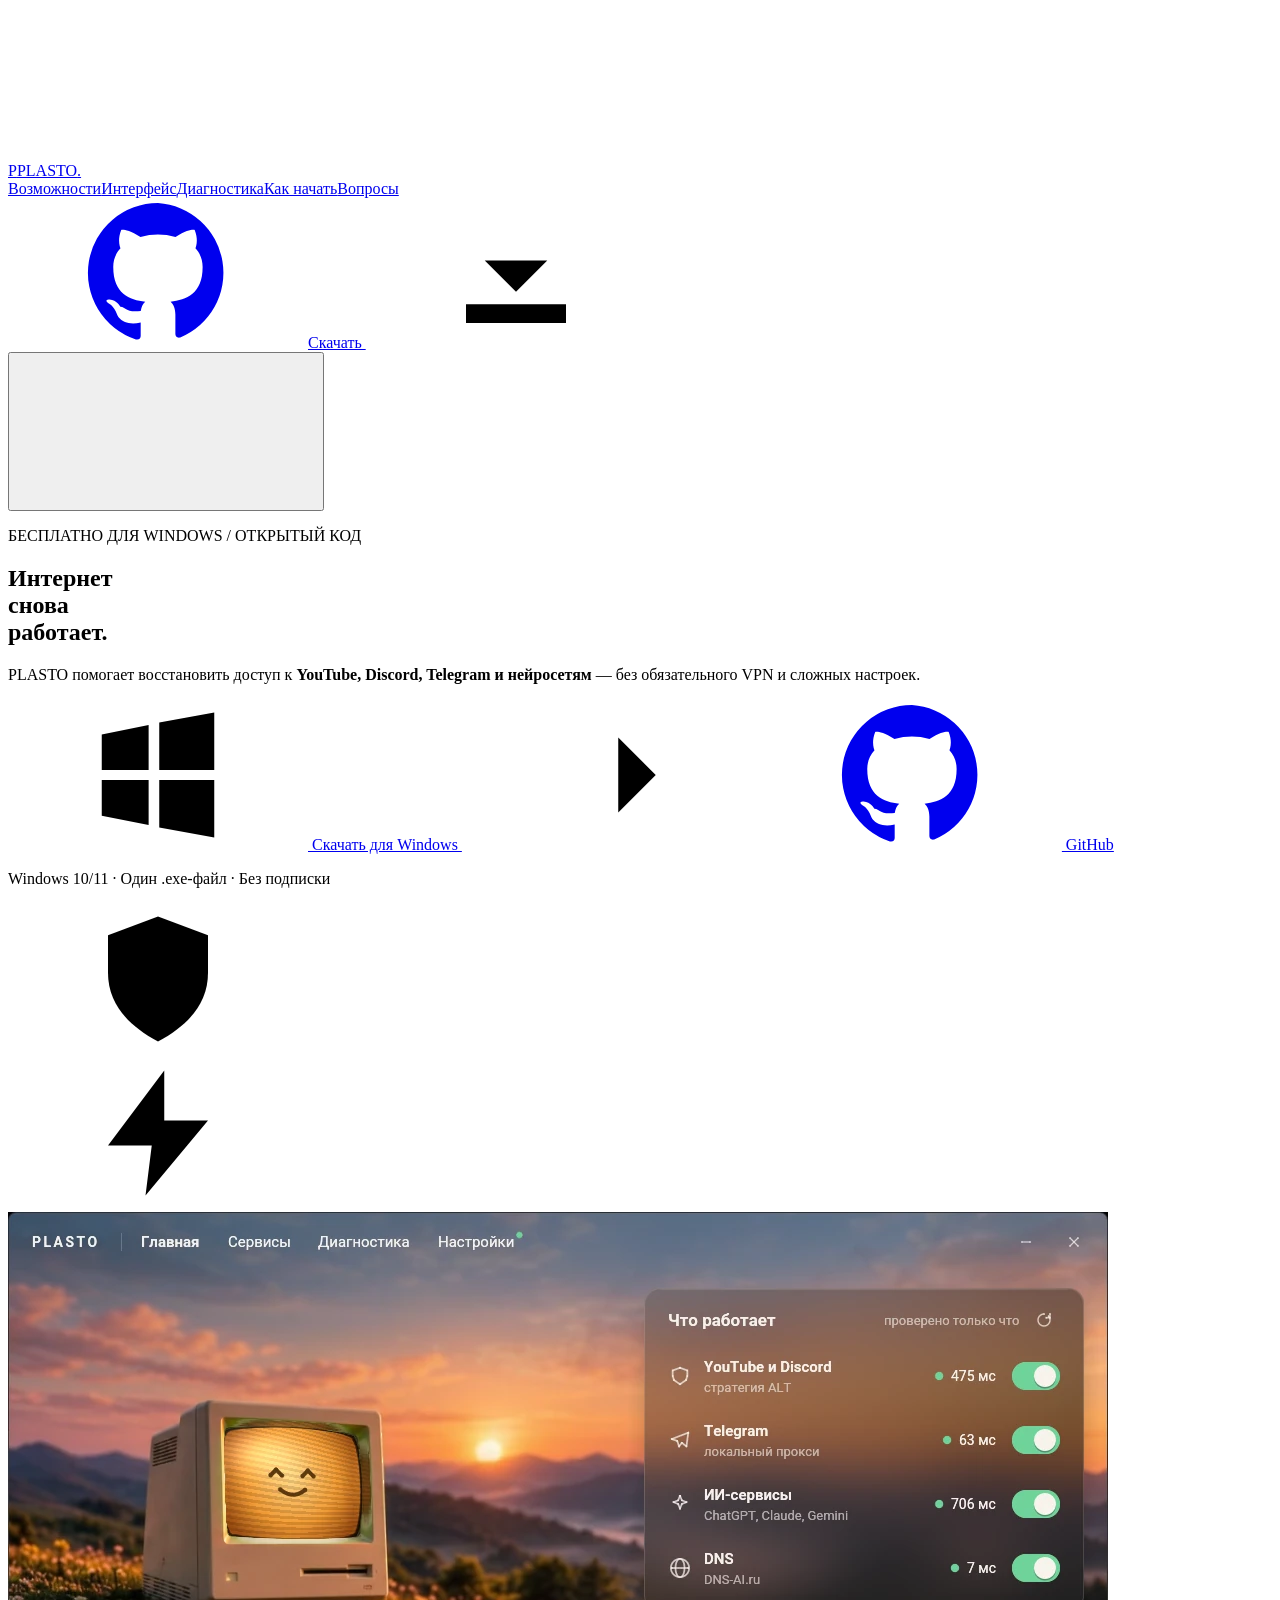
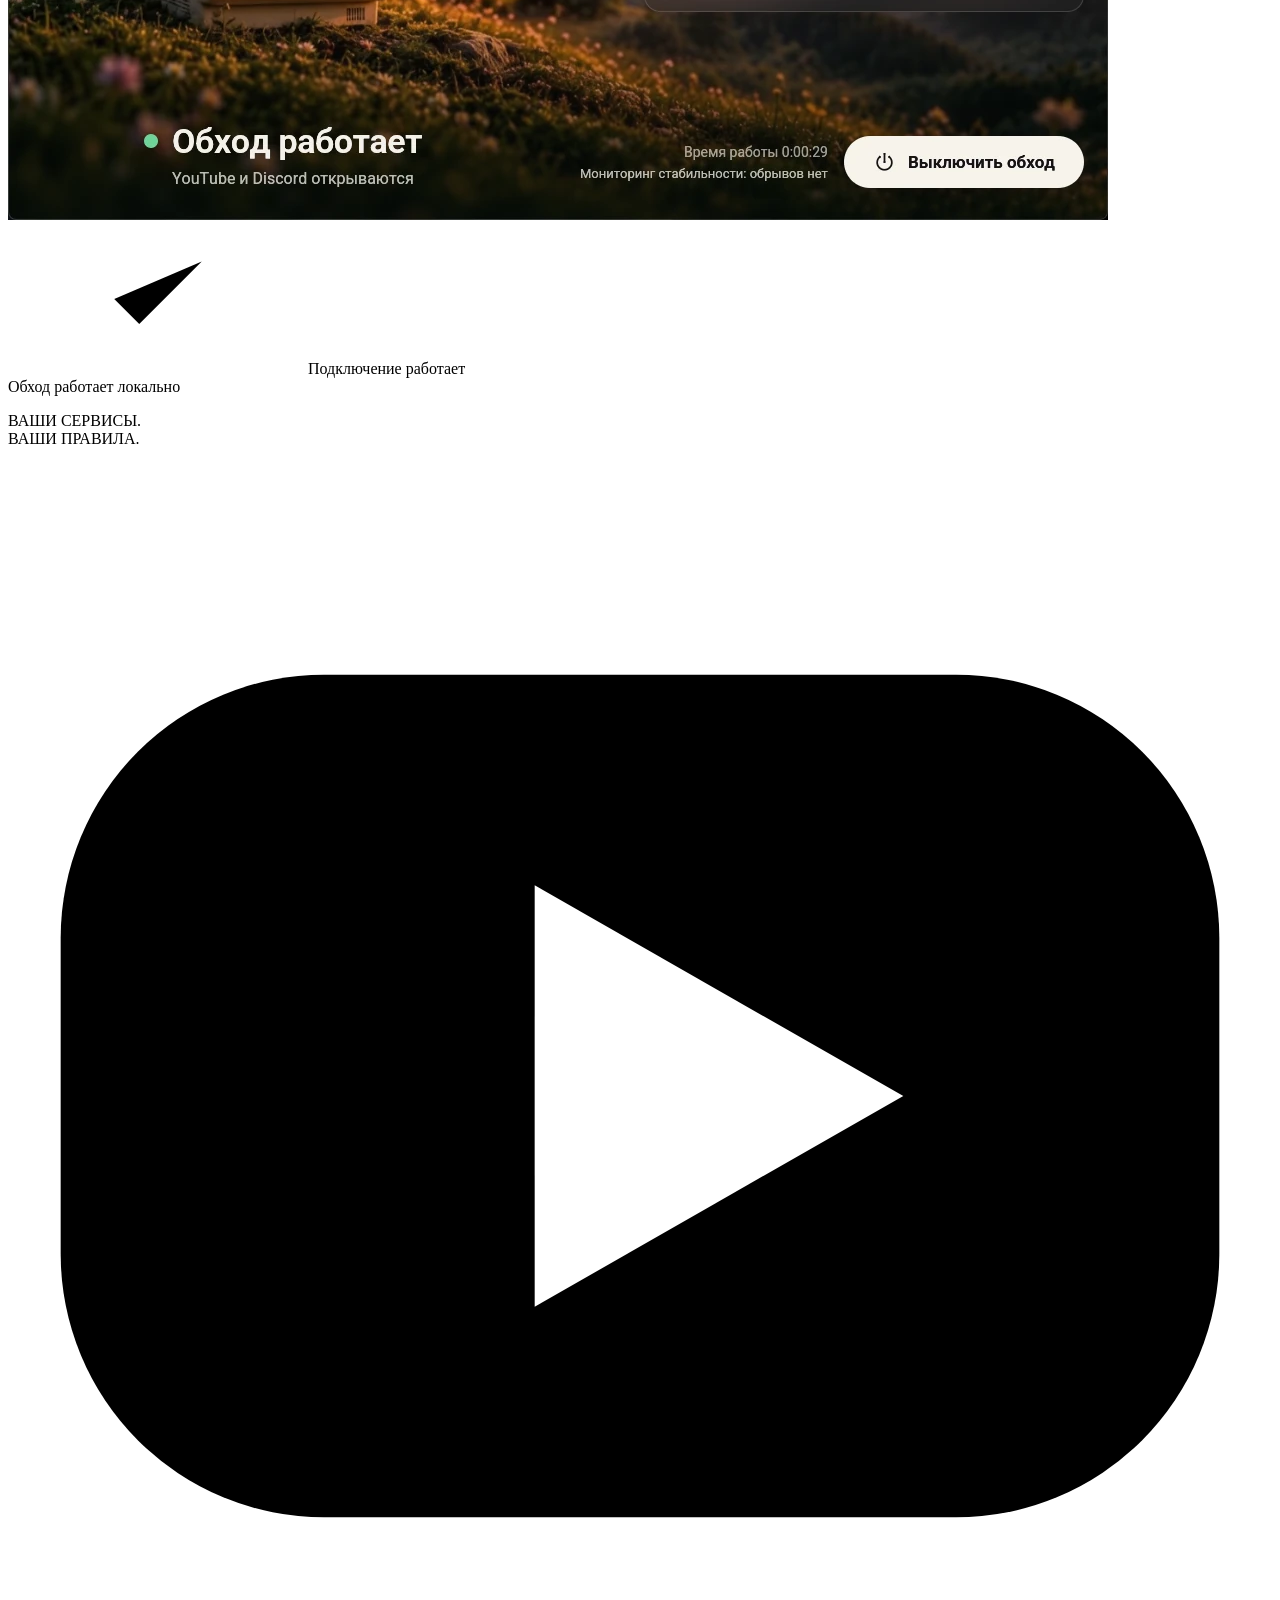
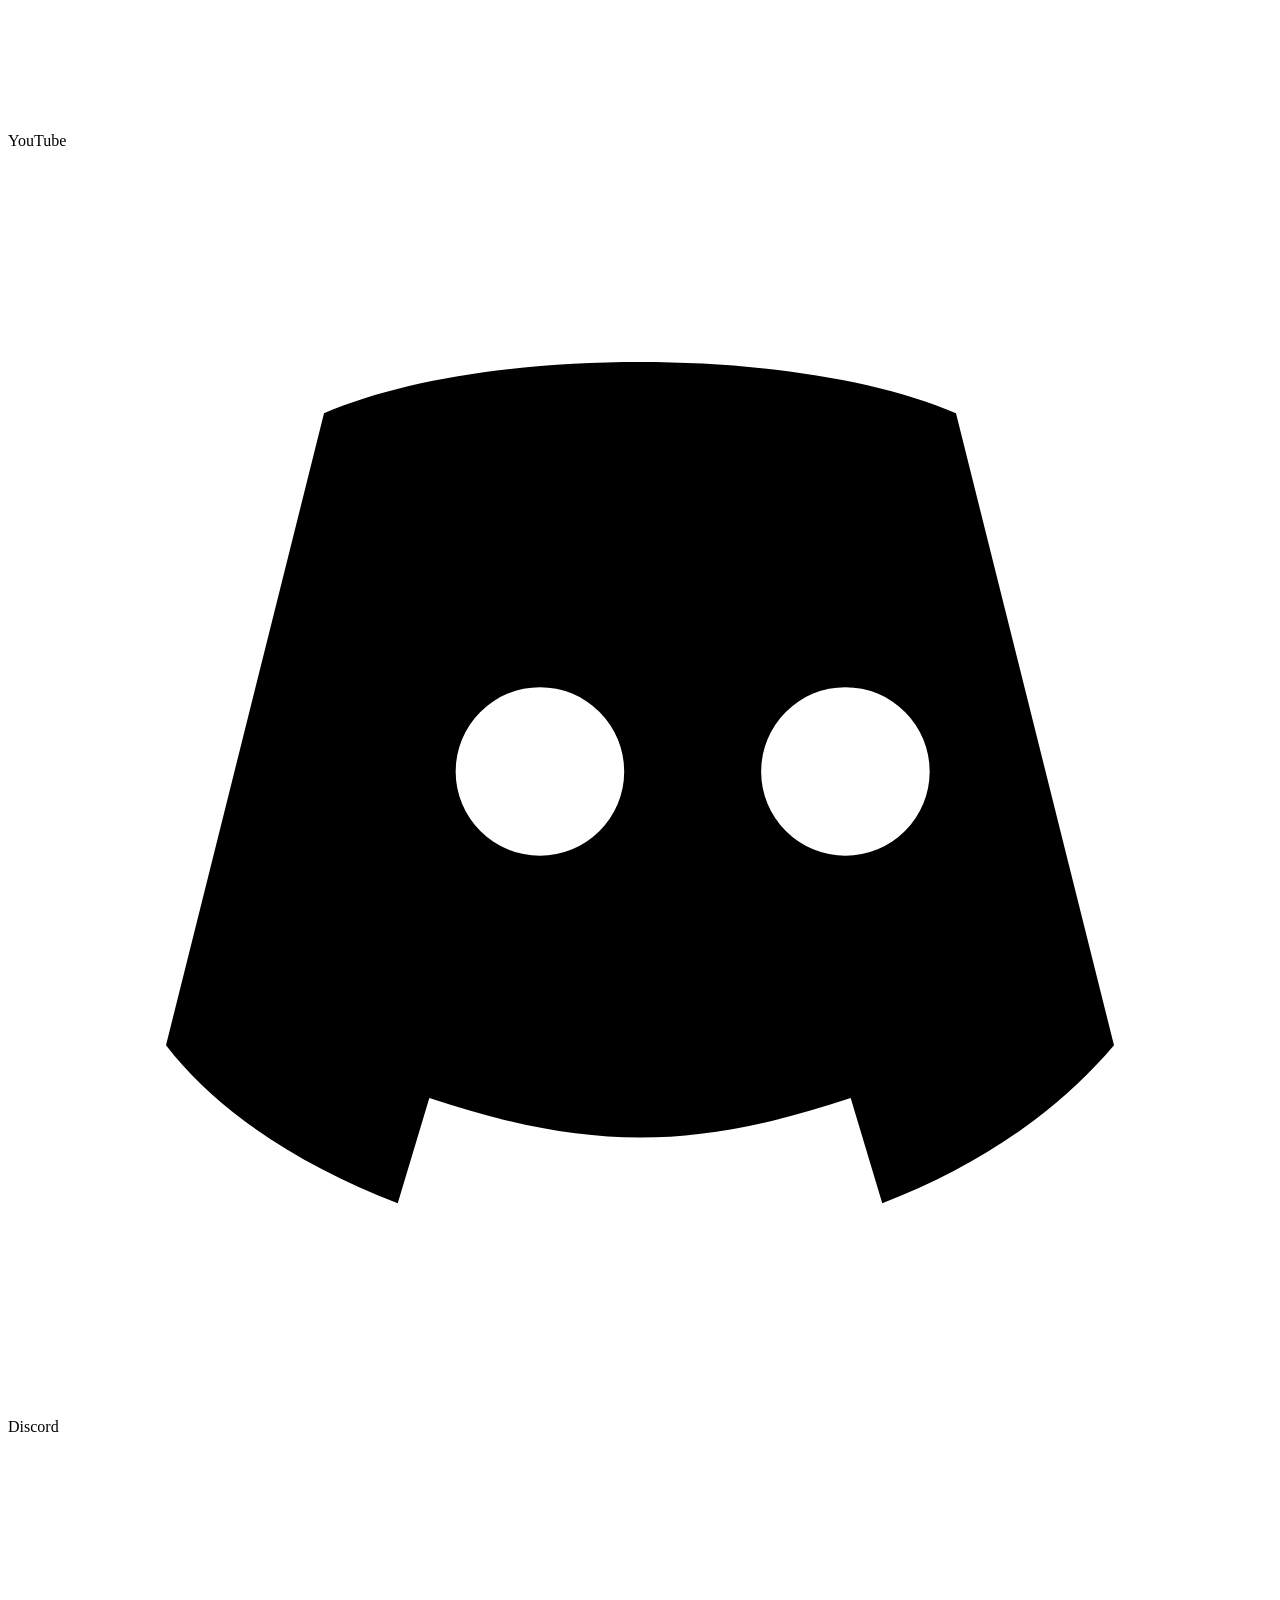
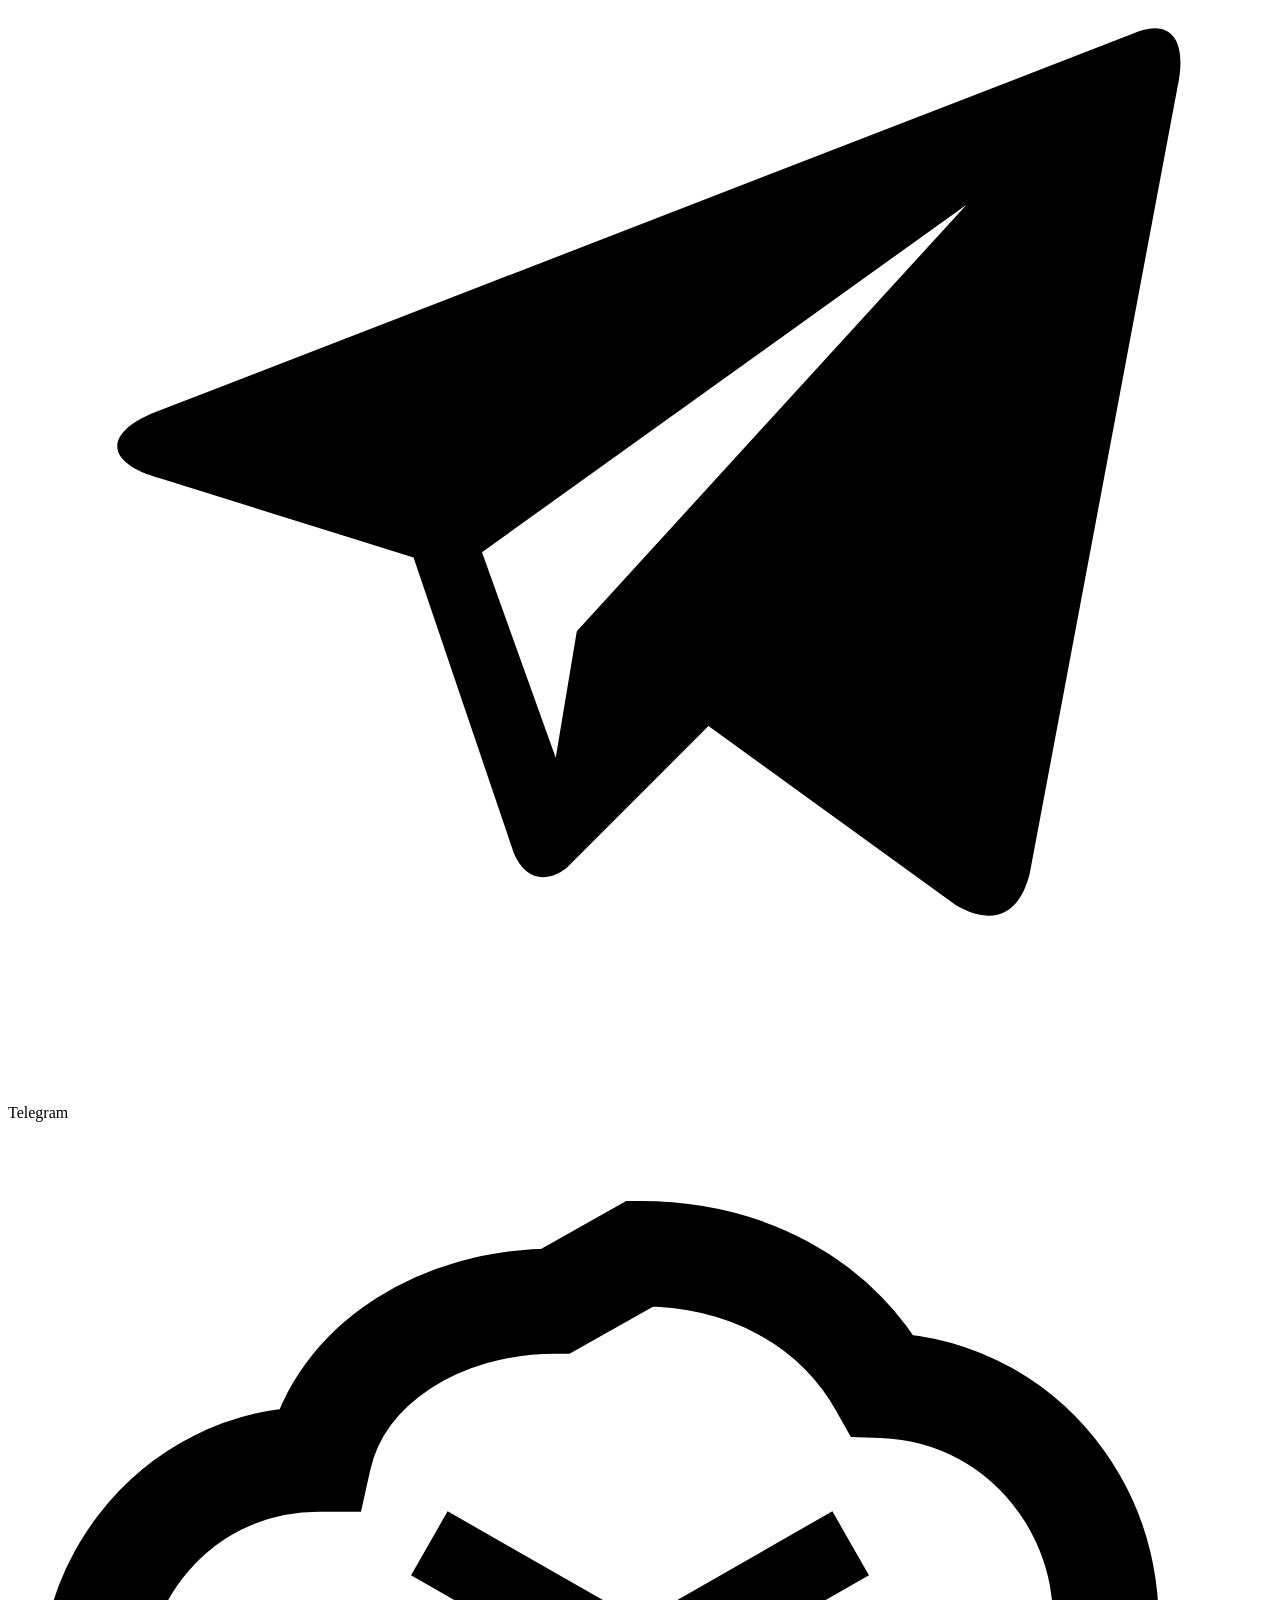
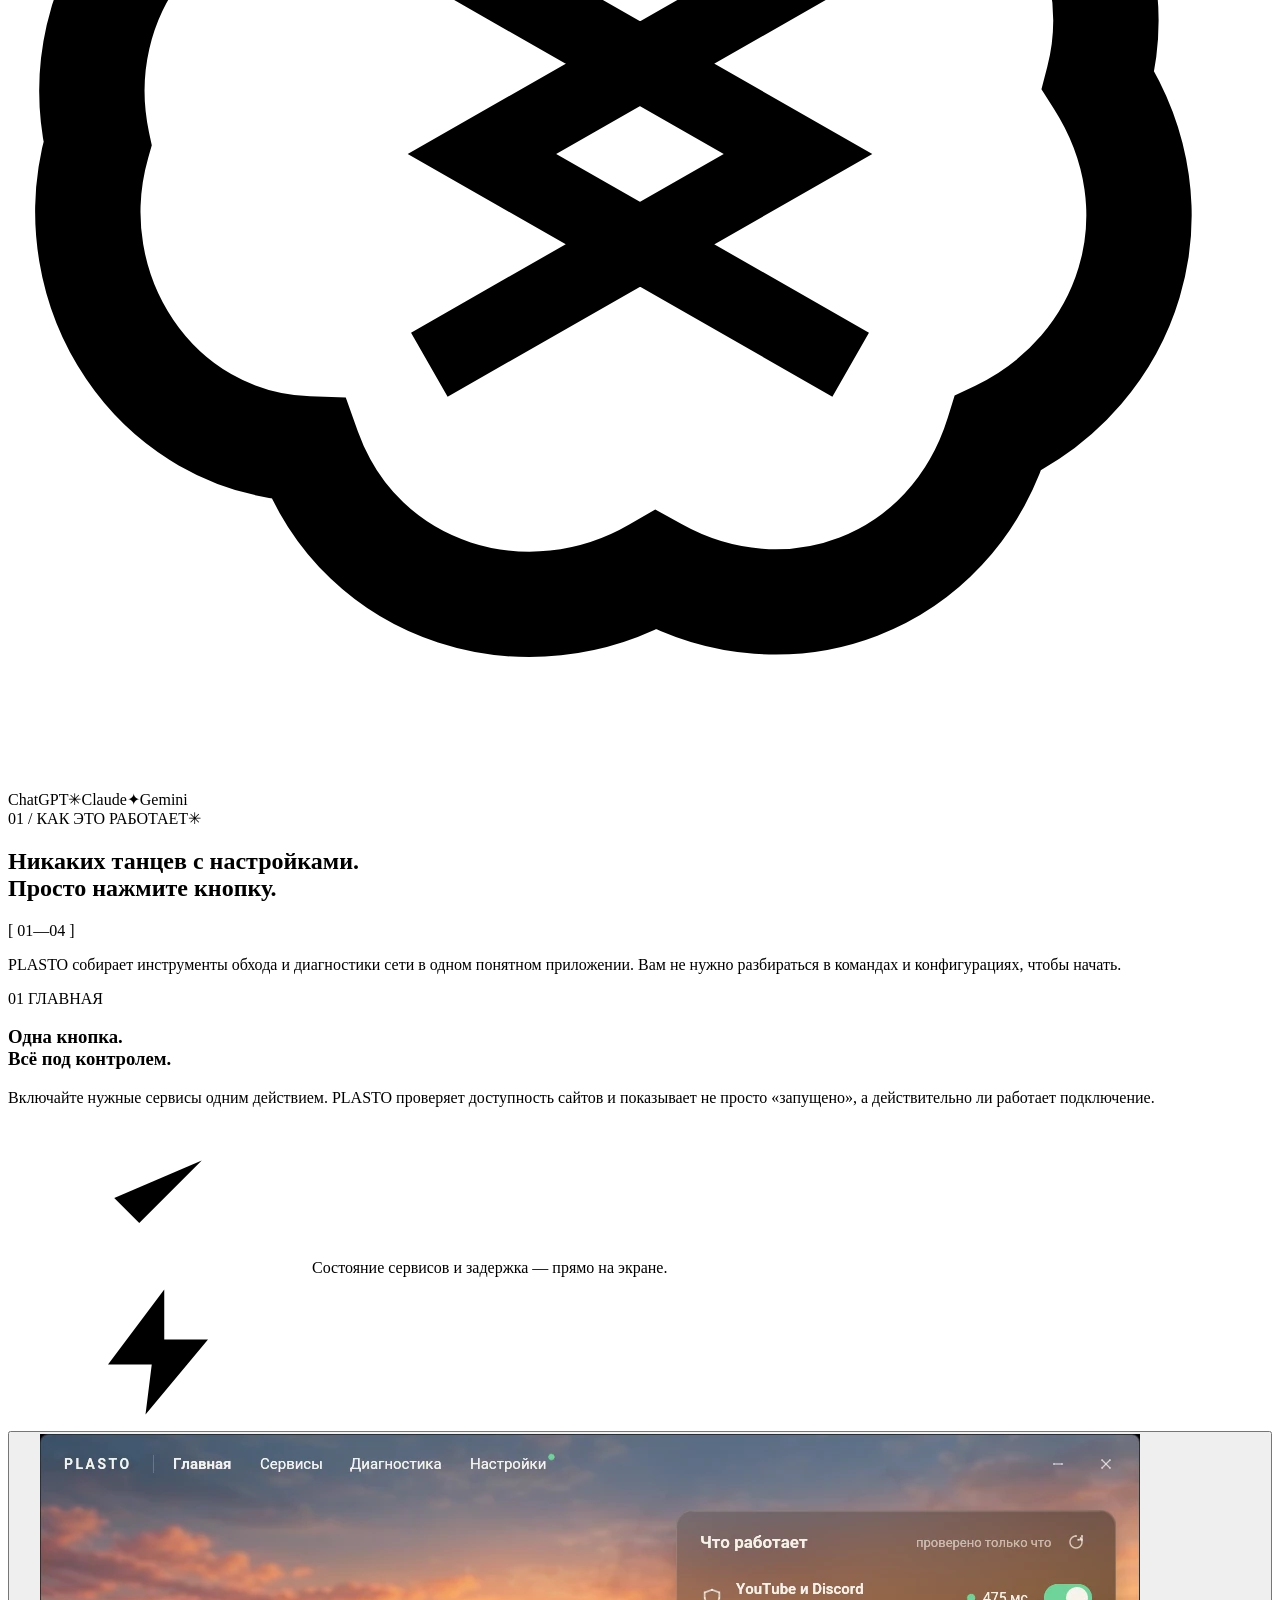
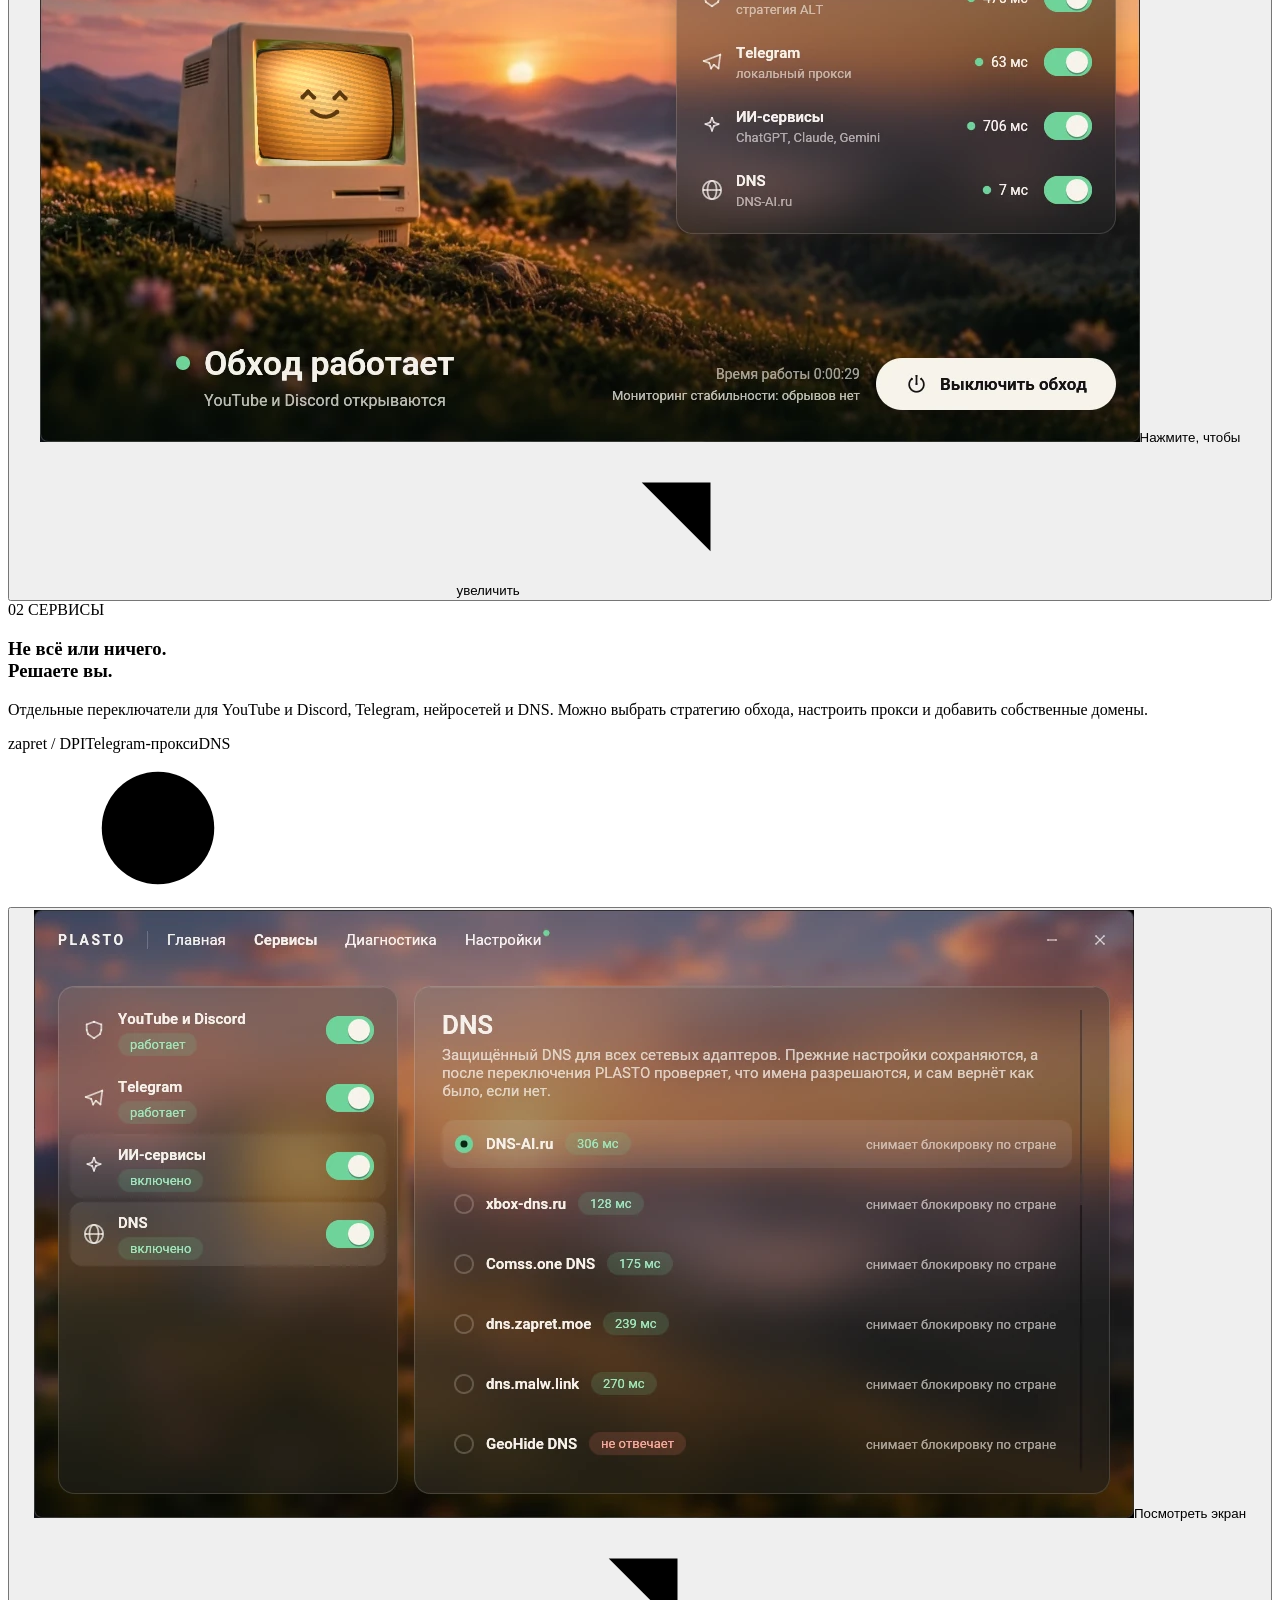
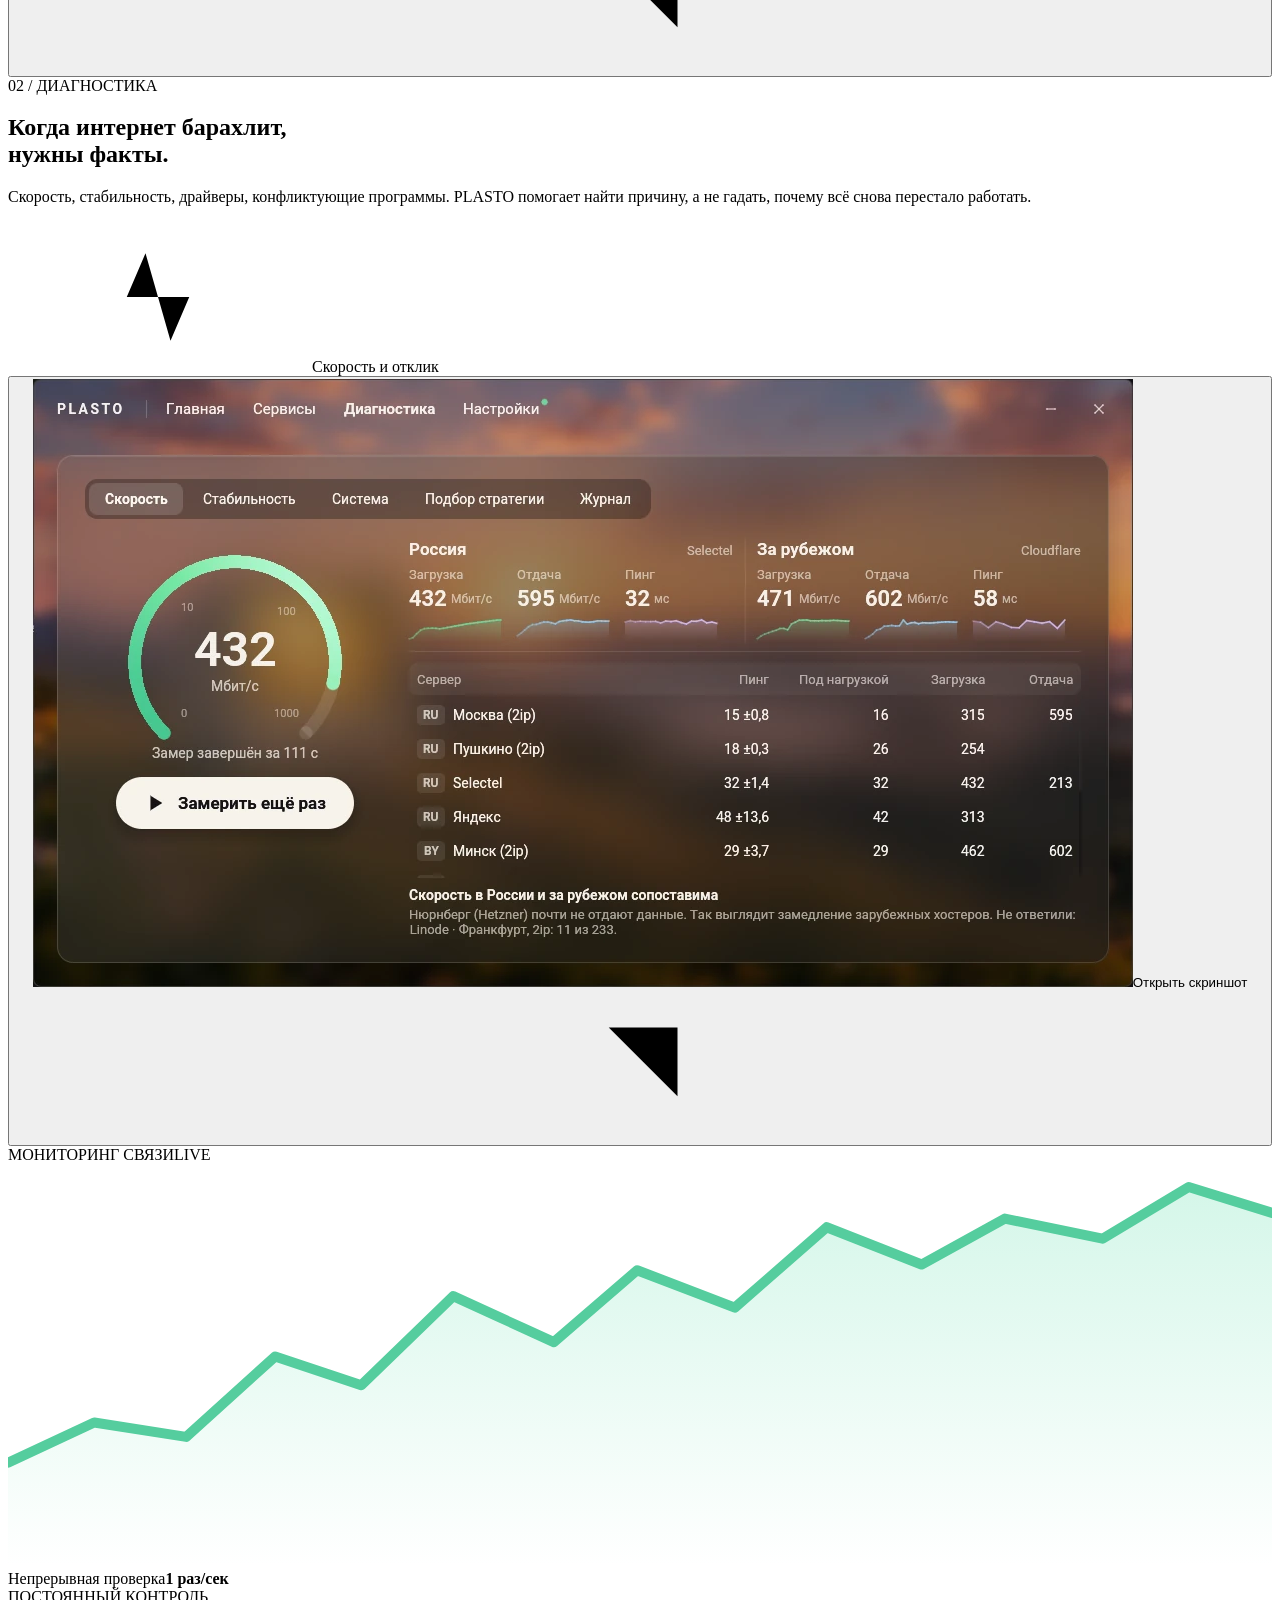
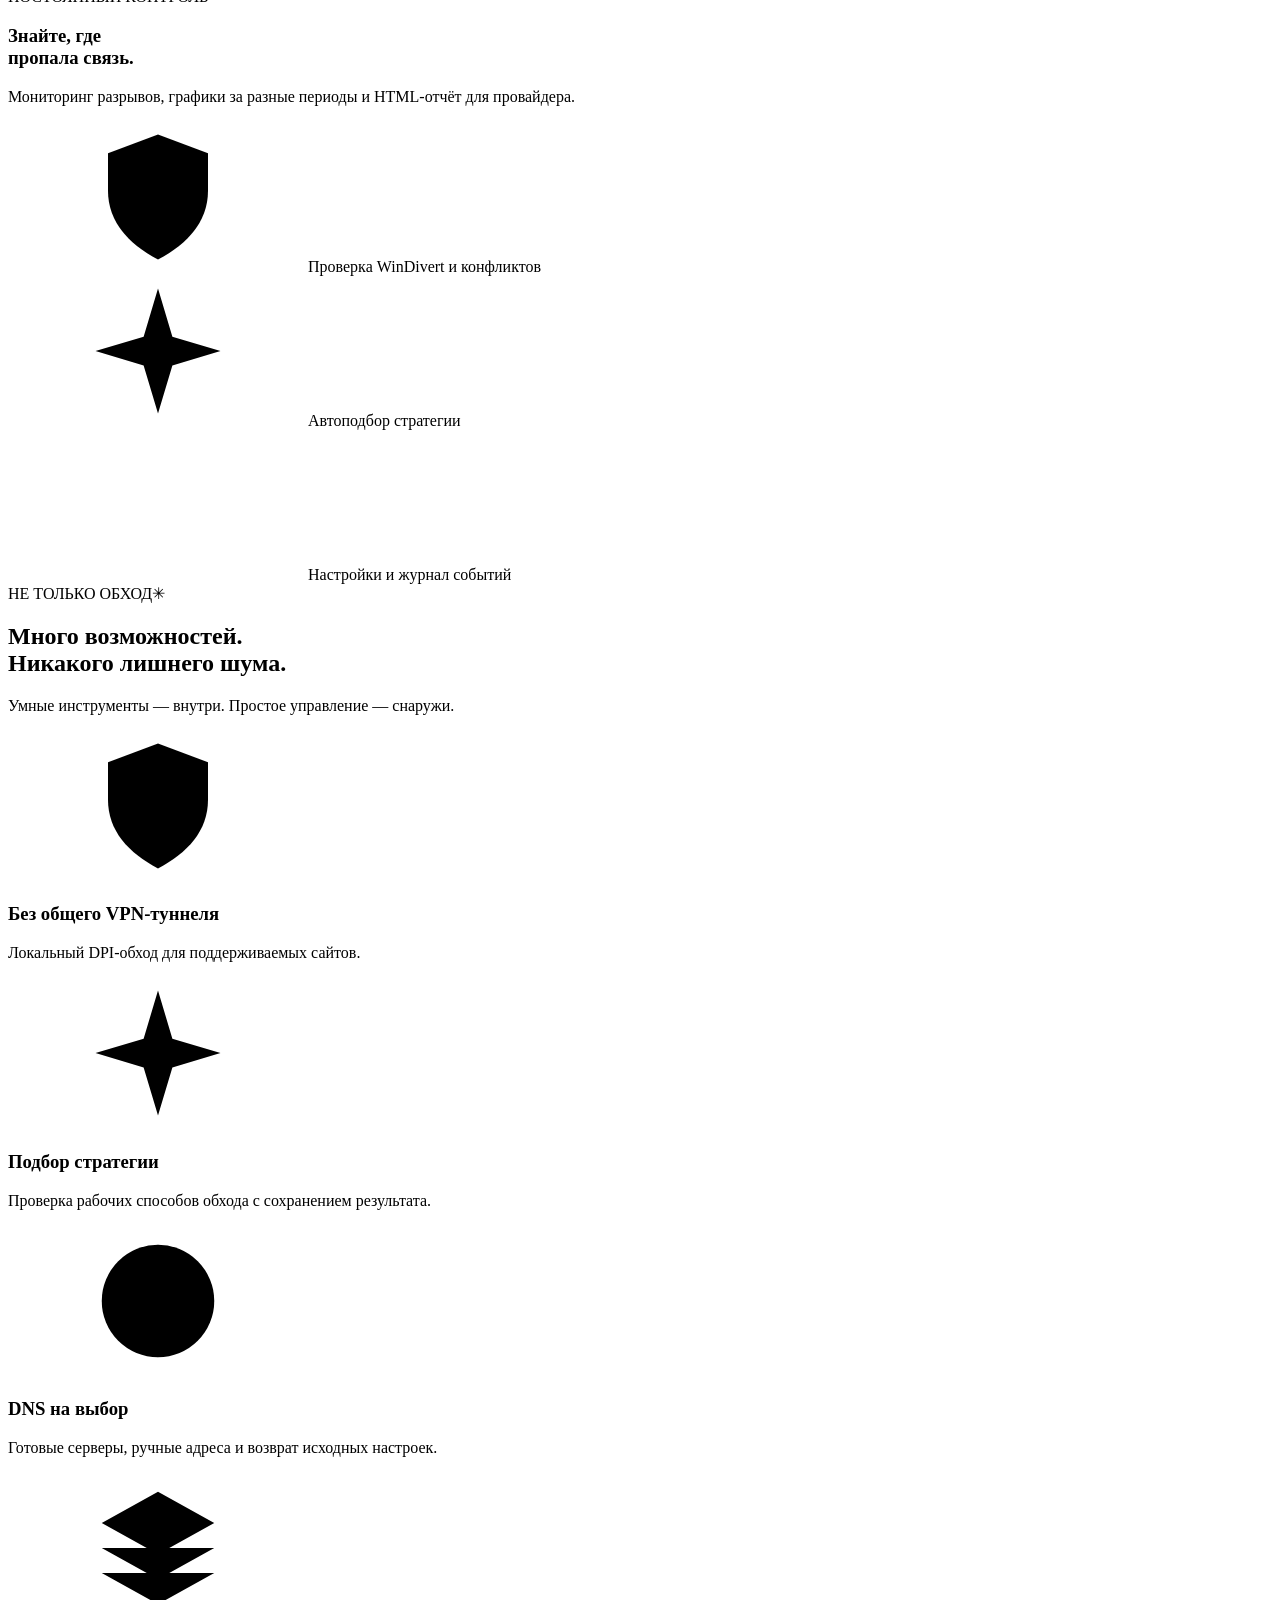
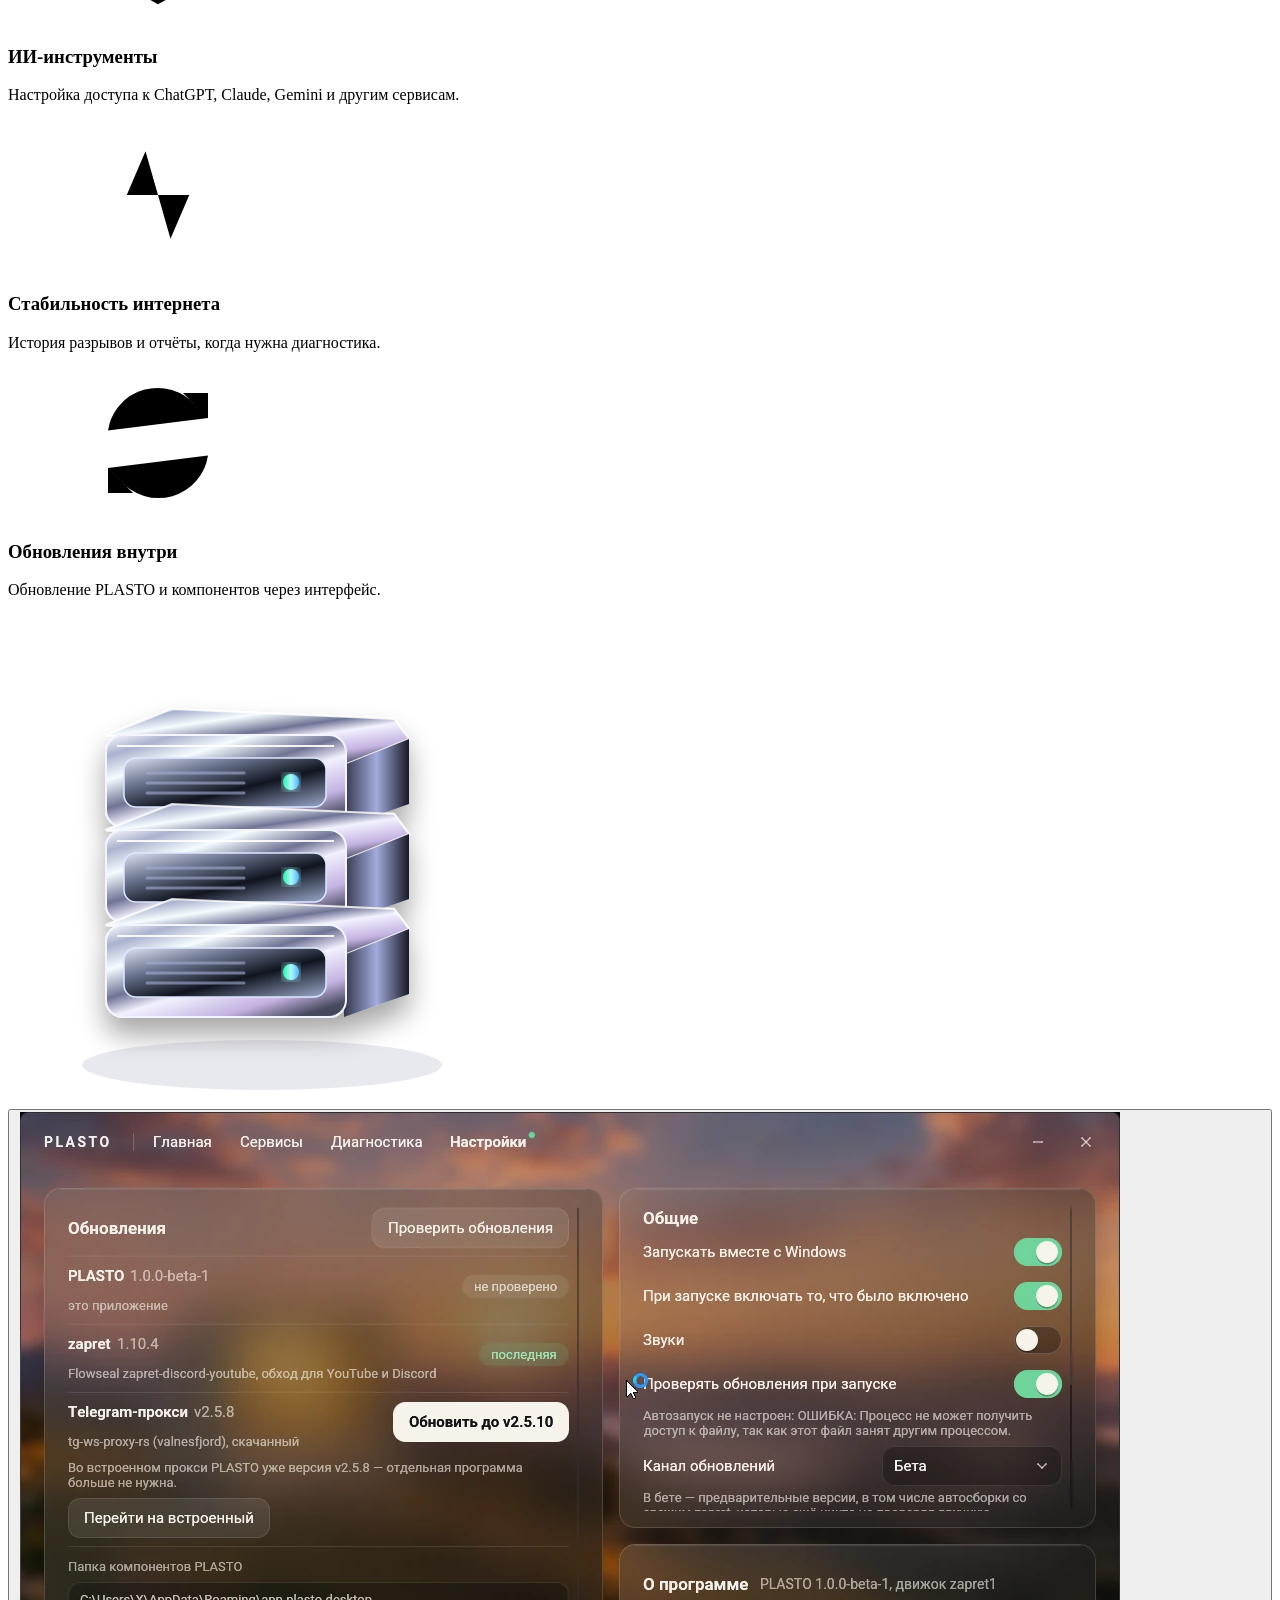
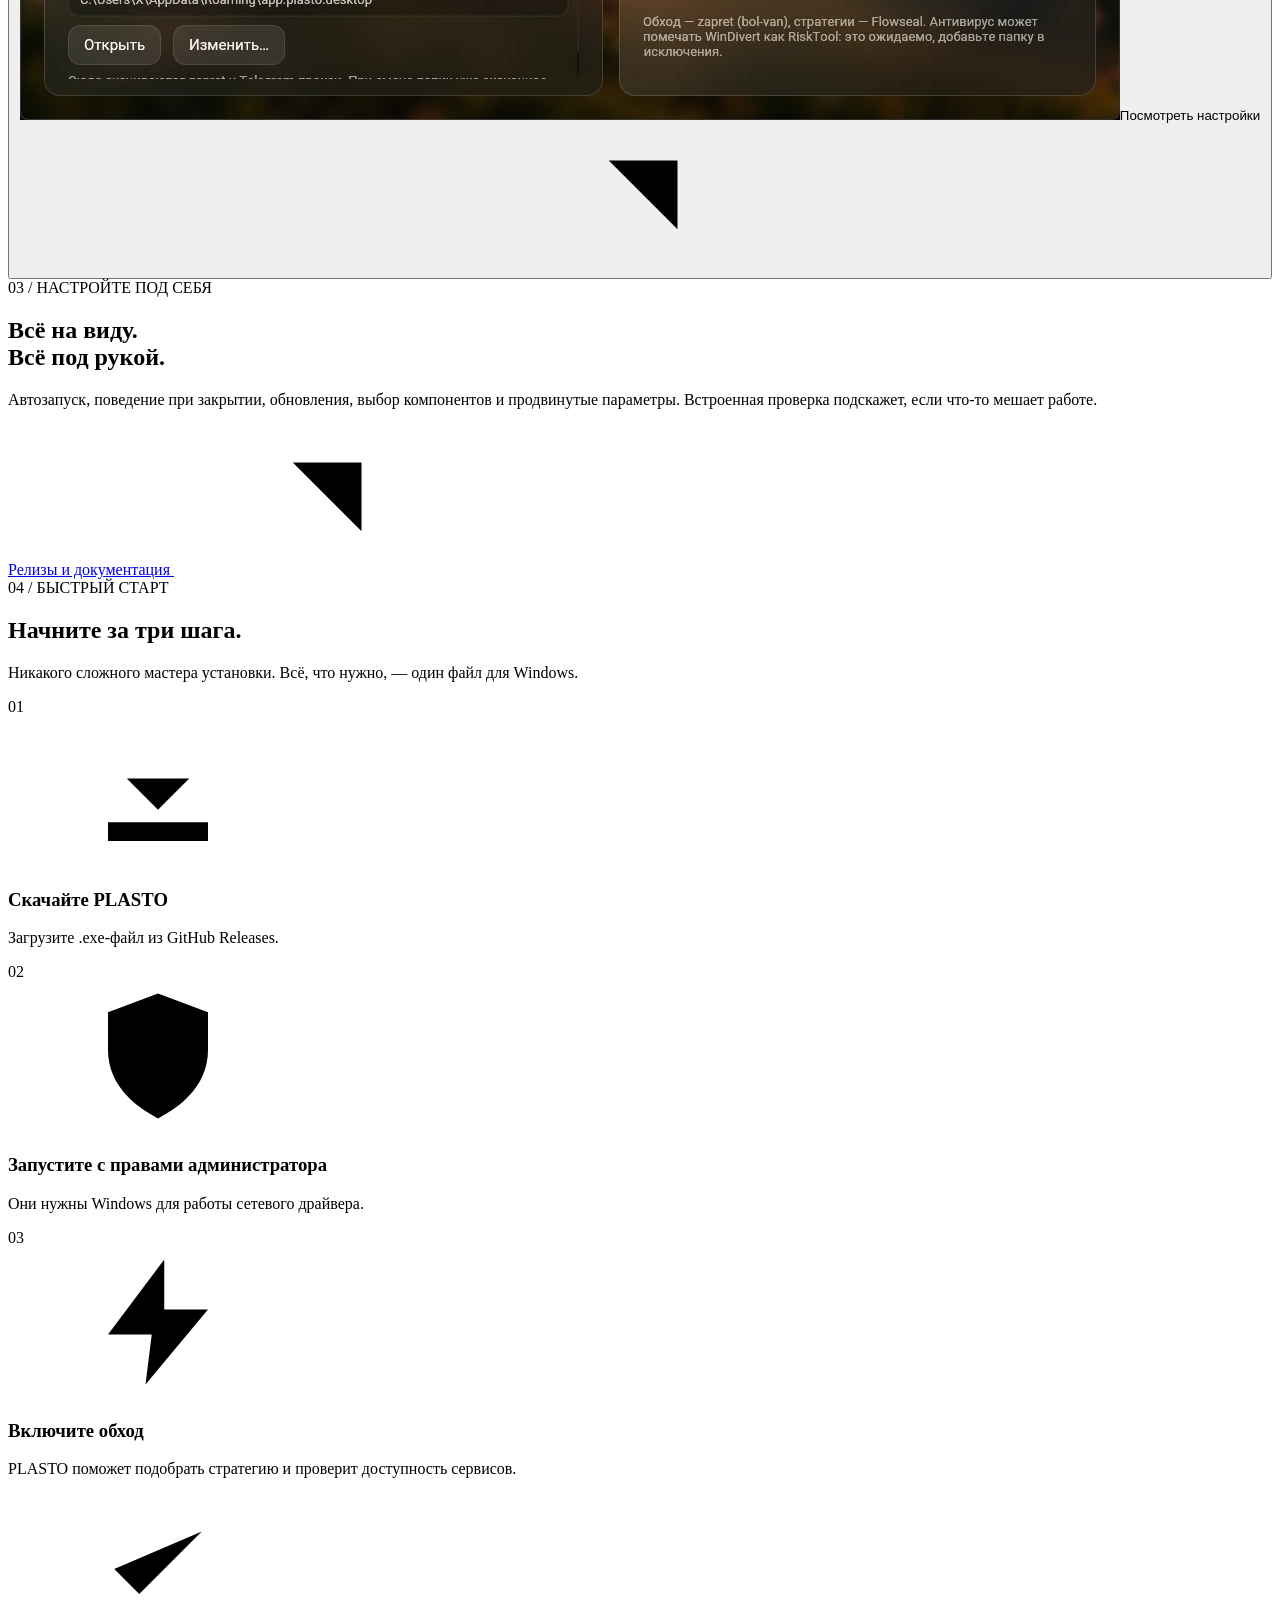
==== docs/index.html @ 97021235 "Update site links for personal account" ====
<!doctype html>
<html lang="ru">
<head>
  <meta charset="utf-8">
  <meta name="viewport" content="width=device-width, initial-scale=1, viewport-fit=cover">
  <meta name="theme-color" content="#f8f9fb">
  <meta name="color-scheme" content="light">
  <meta name="description" content="PLASTO — бесплатная программа для Windows 10/11: обход замедления YouTube и блокировок Discord, прокси для Telegram и ИИ-сервисов, DNS, проверка скорости и стабильности интернета. Без обязательного VPN.">
  <meta name="keywords" content="PLASTO, zapret, обход блокировок, YouTube, Discord, Telegram, Windows, DPI, ИИ, ChatGPT, Claude, DNS, мониторинг интернета">
  <meta name="author" content="PLASTO contributors">
  <meta property="og:type" content="website">
  <meta property="og:locale" content="ru_RU">
  <meta property="og:title" content="PLASTO — интернет снова работает">
  <meta property="og:description" content="Бесплатный инструмент для Windows: YouTube, Discord, Telegram, нейросети и диагностика сети — в одном приложении.">
  <meta property="og:image" content="https://plastoorg.github.io/PLASTO/assets/og-cover.png">
  <meta name="twitter:card" content="summary_large_image">
  <title>PLASTO — обход блокировок YouTube, Discord и Telegram для Windows</title>
  <link rel="icon" type="image/svg+xml" href="assets/favicon.svg">
  <link rel="preconnect" href="https://fonts.googleapis.com">
  <link rel="preconnect" href="https://fonts.gstatic.com" crossorigin>
  <link href="https://fonts.googleapis.com/css2?family=Manrope:wght@400;450;500;550;600;650;700;750;800&family=Instrument+Serif:ital@0;1&display=swap" rel="stylesheet">
  <link rel="stylesheet" href="css/styles.css">
  <script type="application/ld+json">{"@context":"https://schema.org","@type":"SoftwareApplication","name":"PLASTO","applicationCategory":"UtilitiesApplication","operatingSystem":"Windows 10, Windows 11","description":"Бесплатный инструмент обхода DPI-блокировок, настройки прокси и DNS, диагностики сети для Windows.","offers":{"@type":"Offer","price":"0","priceCurrency":"RUB"},"downloadUrl":"https://github.com/plastoorg/PLASTO/releases","softwareHelp":"https://github.com/plastoorg/PLASTO"}</script>
</head>
<body>
  <svg class="svg-defs" xmlns="http://www.w3.org/2000/svg" aria-hidden="true" focusable="false">
    <symbol id="i-arrow" viewBox="0 0 24 24"><path d="M5 12h14m-6-6 6 6-6 6"/></symbol>
    <symbol id="i-arrowup" viewBox="0 0 24 24"><path d="M6 18 18 6M7 6h11v11"/></symbol>
    <symbol id="i-download" viewBox="0 0 24 24"><path d="M12 3v12m-5-5 5 5 5-5M4 17v3h16v-3"/></symbol>
    <symbol id="i-check" viewBox="0 0 24 24"><path d="m5 12 4 4L19 6"/></symbol>
    <symbol id="i-bolt" viewBox="0 0 24 24"><path d="m13 2-9 12h7l-1 8 10-12h-7l0-8Z"/></symbol>
    <symbol id="i-shield" viewBox="0 0 24 24"><path d="M12 2 4 5v6c0 5 3.3 8.5 8 11 4.7-2.5 8-6 8-11V5l-8-3Z"/><path d="m9 11 2 2 4-4"/></symbol>
    <symbol id="i-layers" viewBox="0 0 24 24"><path d="m12 3-9 5 9 5 9-5-9-5Zm-9 9 9 5 9-5M3 16l9 5 9-5"/></symbol>
    <symbol id="i-globe" viewBox="0 0 24 24"><circle cx="12" cy="12" r="9"/><path d="M3 12h18M12 3c-4 4-4 14 0 18 4-4 4-14 0-18"/></symbol>
    <symbol id="i-activity" viewBox="0 0 24 24"><path d="M2 12h5l3-7 4 14 3-7h5"/></symbol>
    <symbol id="i-magic" viewBox="0 0 24 24"><path d="m12 2 2.3 7.7L22 12l-7.7 2.3L12 22l-2.3-7.7L2 12l7.7-2.3L12 2Z"/></symbol>
    <symbol id="i-sliders" viewBox="0 0 24 24"><path d="M4 7h16M4 17h16M9 4v6M15 14v6"/></symbol>
    <symbol id="i-refresh" viewBox="0 0 24 24"><path d="M20 8V4h-4M4 16v4h4M4 10a8 8 0 0 1 14-4l2 2M20 14a8 8 0 0 1-14 4l-2-2"/></symbol>
    <symbol id="i-windows" viewBox="0 0 24 24"><path d="M3 5.5 10.5 4v7.2H3Zm9.2-1.9L21 2v9.2h-8.8ZM3 12.8h7.5V20L3 18.5Zm9.2 0H21V22l-8.8-1.6Z"/></symbol>
    <symbol id="i-menu" viewBox="0 0 24 24"><path d="M3 7h18M3 12h18M3 17h18"/></symbol>
    <symbol id="i-close" viewBox="0 0 24 24"><path d="m5 5 14 14M19 5 5 19"/></symbol>
    <symbol id="i-github" viewBox="0 0 24 24"><path fill="currentColor" stroke="none" d="M12 .8a11.2 11.2 0 0 0-3.54 21.83c.56.1.77-.24.77-.55v-2.16c-3.13.68-3.79-1.33-3.79-1.33-.51-1.31-1.26-1.66-1.26-1.66-1.02-.7.08-.69.08-.69 1.13.08 1.73 1.16 1.73 1.16 1 .1.8.95 3.25.68.1-.72.4-1.2.72-1.48-2.5-.28-5.12-1.25-5.12-5.55 0-1.22.43-2.22 1.16-3-.12-.28-.5-1.42.11-2.95 0 0 .94-.3 3.08 1.14a10.6 10.6 0 0 1 5.61 0c2.14-1.45 3.07-1.14 3.07-1.14.62 1.53.23 2.67.12 2.95.72.78 1.15 1.78 1.15 3 0 4.31-2.62 5.26-5.13 5.54.41.35.77 1.03.77 2.08v3.1c0 .3.2.66.78.55A11.2 11.2 0 0 0 12 .8Z"/></symbol>
  </svg>
  <div class="page-top" id="top"></div>
  <header class="site-header" id="header">
    <div class="nav-wrap shell">
      <a href="#top" class="wordmark" aria-label="PLASTO — главная"><span class="brand-mark" aria-hidden="true">P<span class="brand-dot"></span></span><span>PLASTO<span class="wordmark-period">.</span></span></a>
      <nav class="primary-nav" id="primary-nav" aria-label="Основная навигация">
        <a href="#features">Возможности</a><a href="#experience">Интерфейс</a><a href="#diagnostics">Диагностика</a><a href="#start">Как начать</a><a href="#faq">Вопросы</a>
      </nav>
      <div class="nav-cta"><a class="nav-github" href="https://github.com/plastoorg/PLASTO" target="_blank" rel="noopener noreferrer" aria-label="Репозиторий на GitHub"><svg><use href="#i-github"/></svg></a><a class="btn btn-dark btn-small" href="https://github.com/plastoorg/PLASTO/releases" target="_blank" rel="noopener noreferrer">Скачать <svg><use href="#i-download"/></svg></a></div>
      <button class="mobile-menu-btn" id="menu-toggle" aria-expanded="false" aria-controls="primary-nav" aria-label="Открыть меню"><svg><use href="#i-menu"/></svg></button>
    </div>
  </header>
  <main>
    <section class="hero shell" aria-labelledby="hero-title">
      <div class="hero-left" data-reveal>
        <p class="eyebrow"><span class="status-light"></span> БЕСПЛАТНО ДЛЯ WINDOWS <span class="eyebrow-divider">/</span> ОТКРЫТЫЙ КОД</p>
        <h1 id="hero-title">Интернет<br>снова<br><span class="accent-serif">работает.</span></h1>
        <p class="hero-description">PLASTO помогает восстановить доступ к <strong>YouTube, Discord, Telegram и нейросетям</strong> — без обязательного VPN и сложных настроек.</p>
        <div class="hero-actions"><a class="btn btn-dark btn-large" href="https://github.com/plastoorg/PLASTO/releases" target="_blank" rel="noopener noreferrer"><svg><use href="#i-windows"/></svg> Скачать для Windows <span class="btn-circle"><svg><use href="#i-arrow"/></svg></span></a><a class="btn btn-glass btn-large" href="https://github.com/plastoorg/PLASTO" target="_blank" rel="noopener noreferrer"><svg><use href="#i-github"/></svg> GitHub</a></div>
        <p class="hero-meta">Windows 10/11 <span>·</span> Один .exe-файл <span>·</span> Без подписки</p>
      </div>
      <div class="hero-art" data-reveal>
        <div class="hero-aura"></div>
        <div class="orbit orbit-one" aria-hidden="true"></div>
        <div class="orbit orbit-two" aria-hidden="true"></div>
        <div class="metal-seal seal-top" aria-hidden="true"><svg><use href="#i-shield"/></svg></div>
        <div class="metal-seal seal-bottom" aria-hidden="true"><svg><use href="#i-bolt"/></svg></div>
        <div class="app-window hero-window"><img src="assets/home.webp" alt="Главный экран PLASTO: проверка доступности YouTube, Discord, Telegram, ИИ-сервисов и DNS" width="1100" height="608" fetchpriority="high"></div>
        <div class="hero-float hero-float-top"><span class="float-check"><svg><use href="#i-check"/></svg></span><span>Подключение работает</span></div>
        <div class="hero-float hero-float-bottom"><span class="float-dot"></span><span>Обход работает локально</span></div>
      </div>
    </section>

    <section class="brands shell" aria-label="Поддерживаемые сервисы">
      <p class="brands-label">ВАШИ СЕРВИСЫ.<br> ВАШИ ПРАВИЛА.</p>
      <div class="brand-rail"><span class="service-logo"><span class="brand-icon youtube"><svg viewBox="0 0 24 24" aria-hidden="true"><rect x="1" y="4" width="22" height="16" rx="5"/><path d="m10 8 7 4-7 4Z" fill="white"/></svg></span>YouTube</span><span class="service-logo"><span class="brand-icon discord"><svg viewBox="0 0 24 24" aria-hidden="true"><path d="M6 5c3-1.3 9-1.3 12 0l3 12c-1.1 1.3-2.6 2.3-4.4 3L16 18c-3 1-5 1-8 0l-.6 2C5.6 19.3 4 18.3 3 17Zm2.5 6.8a1.6 1.6 0 1 0 3.2 0 1.6 1.6 0 0 0-3.2 0Zm5.8 0a1.6 1.6 0 1 0 3.2 0 1.6 1.6 0 0 0-3.2 0Z"/></svg></span>Discord</span><span class="service-logo"><span class="brand-icon telegram"><svg viewBox="0 0 24 24" aria-hidden="true"><path d="M21.5 3.7 2.9 10.9c-1.1.4-1.1 1 0 1.3l4.8 1.5 1.9 5.6c.2.5.6.6 1 .3l2.7-2.7 4.7 3.4c.7.4 1.2.2 1.4-.6L22.2 4.8c.2-.9-.1-1.3-.7-1.1ZM9 13.6 18.2 7l-7.4 8.1-.4 2.4Z"/></svg></span>Telegram</span><span class="service-logo"><span class="brand-icon chatgpt"><svg viewBox="0 0 24 24" aria-hidden="true"><path d="M12 2.5c2 0 3.7.9 4.6 2.5 2.9.1 4.8 2.9 4.1 5.6 1.6 2.5.6 5.5-1.9 6.7-.9 2.9-4 4-6.5 2.6-2.4 1.4-5.6.5-6.6-2.3-2.9-.1-4.8-3-4-5.8-.6-2.8 1.4-5.4 4.2-5.4.4-1.8 2.3-3 4.5-3Z" fill="none" stroke="currentColor" stroke-width="2"/><path d="m8 8 7 4-7 4m8-8-7 4 7 4" fill="none" stroke="currentColor" stroke-width="1.4"/></svg></span>ChatGPT</span><span class="service-logo"><span class="brand-icon claude">✳</span>Claude</span><span class="service-logo"><span class="brand-icon gemini">✦</span>Gemini</span></div>
    </section>

    <section class="statement shell" id="features" aria-labelledby="statement-title"><div class="statement-top"><span class="section-index">01 / КАК ЭТО РАБОТАЕТ</span><span class="tiny-asterisk">✳</span></div><h2 id="statement-title" data-reveal>Никаких танцев с настройками.<br><span class="muted">Просто нажмите кнопку.</span></h2><div class="statement-sub"><span class="statement-number">[ 01—04 ]</span><p>PLASTO собирает инструменты обхода и диагностики сети в одном понятном приложении. Вам не нужно разбираться в командах и конфигурациях, чтобы начать.</p></div></section>

    <section class="feature-showcase shell" id="experience" aria-label="Основные возможности PLASTO">
      <article class="showcase-row row-first">
        <div class="showcase-copy" data-reveal><span class="overline"><span class="round-number">01</span> ГЛАВНАЯ</span><h3>Одна кнопка.<br><span class="subtle-serif">Всё под контролем.</span></h3><p>Включайте нужные сервисы одним действием. PLASTO проверяет доступность сайтов и показывает не просто «запущено», а действительно ли работает подключение.</p><div class="mini-proof"><span class="proof-icon"><svg><use href="#i-check"/></svg></span> Состояние сервисов и задержка — прямо на экране.</div></div>
        <div class="showcase-visual visual-peach" data-reveal><div class="visual-glow"></div><div class="glass-icon popup-power" aria-hidden="true"><svg><use href="#i-bolt"/></svg></div><button class="shot-button" data-shot="home" aria-label="Увеличить главный экран PLASTO"><span class="app-window"><img src="assets/home.webp" alt="Работающий обход на главном экране PLASTO" width="1100" height="608" loading="lazy"></span><span class="zoom-hint">Нажмите, чтобы увеличить <svg><use href="#i-arrowup"/></svg></span></button></div>
      </article>
      <article class="showcase-row reverse-row">
        <div class="showcase-copy" data-reveal><span class="overline"><span class="round-number">02</span> СЕРВИСЫ</span><h3>Не всё или ничего.<br><span class="subtle-serif">Решаете вы.</span></h3><p>Отдельные переключатели для YouTube и Discord, Telegram, нейросетей и DNS. Можно выбрать стратегию обхода, настроить прокси и добавить собственные домены.</p><div class="feature-tags"><span>zapret / DPI</span><span>Telegram-прокси</span><span>DNS</span></div></div>
        <div class="showcase-visual visual-lavender" data-reveal><div class="visual-glow"></div><div class="glass-icon popup-globe" aria-hidden="true"><svg><use href="#i-globe"/></svg></div><button class="shot-button" data-shot="services" aria-label="Увеличить экран сервисов PLASTO"><span class="app-window"><img src="assets/services.webp" alt="Выбор DNS в разделе сервисов PLASTO" width="1100" height="608" loading="lazy"></span><span class="zoom-hint">Посмотреть экран <svg><use href="#i-arrowup"/></svg></span></button></div>
      </article>
    </section>

    <section class="diagnostics" id="diagnostics"><div class="shell"><div class="diagnostics-intro"><div><span class="section-index">02 / ДИАГНОСТИКА</span><h2 data-reveal>Когда интернет барахлит,<br><span class="muted">нужны факты.</span></h2></div><p>Скорость, стабильность, драйверы, конфликтующие программы. PLASTO помогает найти причину, а не гадать, почему всё снова перестало работать.</p></div><div class="diag-layout"><div class="diag-large" data-reveal><span class="diag-badge"><svg><use href="#i-activity"/></svg> Скорость и отклик</span><button class="shot-button" data-shot="speed" aria-label="Увеличить экран замера скорости"><span class="app-window"><img src="assets/speed.webp" alt="Замер скорости PLASTO: серверы в России и за рубежом, задержка, загрузка и отдача" width="1100" height="608" loading="lazy"></span><span class="zoom-hint">Открыть скриншот <svg><use href="#i-arrowup"/></svg></span></button></div><div class="diag-side" data-reveal><div class="signal-demo" aria-label="Иллюстрация мониторинга связи"><div class="signal-top"><span><i class="signal-live"></i> МОНИТОРИНГ СВЯЗИ</span><span>LIVE</span></div><svg viewBox="0 0 440 140" preserveAspectRatio="none" aria-hidden="true"><defs><linearGradient id="chartFill" x1="0" y1="0" x2="0" y2="1"><stop offset="0" stop-color="#62dfad" stop-opacity=".27"/><stop offset="1" stop-color="#62dfad" stop-opacity="0"/></linearGradient></defs><path d="M0 104 30 90 62 95 93 67 123 77 155 46 190 62 219 37 253 50 285 22 318 35 347 19 381 26 411 8 440 17 V140 H0Z" fill="url(#chartFill)"/><path d="M0 104 30 90 62 95 93 67 123 77 155 46 190 62 219 37 253 50 285 22 318 35 347 19 381 26 411 8 440 17" fill="none" stroke="#55cd9e" stroke-width="3.5" stroke-linejoin="round" stroke-linecap="round"/></svg><div class="signal-stats"><span>Непрерывная проверка</span><strong>1 раз/сек</strong></div></div><div class="diag-side-copy"><span class="overline">ПОСТОЯННЫЙ КОНТРОЛЬ</span><h3>Знайте, где<br>пропала связь.</h3><p>Мониторинг разрывов, графики за разные периоды и HTML-отчёт для провайдера.</p></div></div></div><div class="diag-bottom"><div><svg><use href="#i-shield"/></svg><span>Проверка WinDivert и конфликтов</span></div><div><svg><use href="#i-magic"/></svg><span>Автоподбор стратегии</span></div><div><svg><use href="#i-sliders"/></svg><span>Настройки и журнал событий</span></div></div></div></section>

    <section class="dark-band shell" aria-labelledby="dark-title"><div class="dark-inner"><div class="dark-band-top"><span class="eyebrow eyebrow-light">НЕ ТОЛЬКО ОБХОД</span><span class="dark-symbol">✳</span></div><div class="dark-band-title"><h2 id="dark-title">Много возможностей.<br><span>Никакого лишнего шума.</span></h2><p>Умные инструменты — внутри. Простое управление — снаружи.</p></div><div class="dark-grid"><div class="dark-cell"><span class="dark-cell-icon"><svg><use href="#i-shield"/></svg></span><h3>Без общего VPN-туннеля</h3><p>Локальный DPI-обход для поддерживаемых сайтов.</p></div><div class="dark-cell"><span class="dark-cell-icon"><svg><use href="#i-magic"/></svg></span><h3>Подбор стратегии</h3><p>Проверка рабочих способов обхода с сохранением результата.</p></div><div class="dark-cell"><span class="dark-cell-icon"><svg><use href="#i-globe"/></svg></span><h3>DNS на выбор</h3><p>Готовые серверы, ручные адреса и возврат исходных настроек.</p></div><div class="dark-cell"><span class="dark-cell-icon"><svg><use href="#i-layers"/></svg></span><h3>ИИ-инструменты</h3><p>Настройка доступа к ChatGPT, Claude, Gemini и другим сервисам.</p></div><div class="dark-cell"><span class="dark-cell-icon"><svg><use href="#i-activity"/></svg></span><h3>Стабильность интернета</h3><p>История разрывов и отчёты, когда нужна диагностика.</p></div><div class="dark-cell"><span class="dark-cell-icon"><svg><use href="#i-refresh"/></svg></span><h3>Обновления внутри</h3><p>Обновление PLASTO и компонентов через интерфейс.</p></div></div><img class="dark-servers" src="assets/chrome-servers.svg" alt="" aria-hidden="true" loading="lazy"></div></section>

    <section class="settings-section shell"><div class="settings-visual" data-reveal><div class="settings-ambient"></div><button class="shot-button" data-shot="settings" aria-label="Увеличить экран настроек"><span class="app-window"><img src="assets/settings.webp" alt="Настройки PLASTO: обновления компонентов и автозапуск в Windows" width="1100" height="608" loading="lazy"></span><span class="zoom-hint">Посмотреть настройки <svg><use href="#i-arrowup"/></svg></span></button></div><div class="settings-copy" data-reveal><span class="section-index">03 / НАСТРОЙТЕ ПОД СЕБЯ</span><h2>Всё на виду.<br><span class="muted">Всё под рукой.</span></h2><p>Автозапуск, поведение при закрытии, обновления, выбор компонентов и продвинутые параметры. Встроенная проверка подскажет, если что-то мешает работе.</p><a class="inline-link" href="https://github.com/plastoorg/PLASTO" target="_blank" rel="noopener noreferrer">Релизы и документация <svg><use href="#i-arrowup"/></svg></a></div></section>

    <section class="steps-section shell" id="start"><div class="steps-heading"><div><span class="section-index">04 / БЫСТРЫЙ СТАРТ</span><h2>Начните за <span class="accent-serif">три шага.</span></h2></div><p>Никакого сложного мастера установки. Всё, что нужно, — один файл для Windows.</p></div><div class="steps-grid"><div class="step"><span class="step-index">01</span><div class="step-art"><svg><use href="#i-download"/></svg></div><h3>Скачайте PLASTO</h3><p>Загрузите .exe-файл из GitHub Releases.</p></div><div class="step"><span class="step-index">02</span><div class="step-art"><svg><use href="#i-shield"/></svg></div><h3>Запустите с правами администратора</h3><p>Они нужны Windows для работы сетевого драйвера.</p></div><div class="step"><span class="step-index">03</span><div class="step-art"><svg><use href="#i-bolt"/></svg></div><h3>Включите обход</h3><p>PLASTO поможет подобрать стратегию и проверит доступность сервисов.</p></div></div><p class="steps-note"><svg><use href="#i-check"/></svg> Для базового DPI-обхода компоненты zapret уже включены в сборку.</p></section>

    <section class="faq-section shell" id="faq"><div class="faq-left"><span class="section-index">05 / ВОПРОСЫ</span><h2>Коротко<br>о <span class="accent-serif">главном.</span></h2><p>Никакой магии — только понятные инструменты.</p></div><div class="faq-list"><details><summary>Это действительно бесплатно?<span>+</span></summary><p>Да. PLASTO распространяется бесплатно. Описание проекта и версии для скачивания доступны в публичном репозитории на GitHub.</p></details><details><summary>PLASTO — это VPN?<span>+</span></summary><p>Нет. Для сайтов с DPI-блокировками PLASTO использует локальные способы обхода и не отправляет весь интернет-трафик через единый VPN-сервер. При этом для отдельных сервисов, включая Telegram и некоторые ИИ-платформы, могут использоваться отдельные прокси.</p></details><details><summary>Какая версия Windows нужна?<span>+</span></summary><p>Windows 10 или Windows 11, 64-бит. Для некоторых функций зашифрованного DNS нужна Windows 11. Для сетевого драйвера WinDivert потребуются права администратора.</p></details><details><summary>Что делать, если сервис перестал открываться?<span>+</span></summary><p>Проверьте статус на главном экране, запустите подбор стратегии или диагностику системы. Доступность зависит от конкретного провайдера и действующих ограничений; работа всех сервисов не гарантируется.</p></details><details><summary>Как удалить PLASTO без следов?<span>+</span></summary><p>Сначала выключите обход, при необходимости восстановите hosts и DNS через настройки, затем отключите автозапуск. После завершения приложения удалите .exe и каталог <code>%AppData%\app.plasto.desktop</code>.</p></details></div></section>

    <section class="final-cta shell"><div class="cta-surface"><div class="cta-orbit" aria-hidden="true"></div><div class="cta-content"><span class="eyebrow">PLASTO / WINDOWS</span><h2>Интернет должен<br><span class="accent-serif">работать.</span></h2><p>Скачайте бесплатное приложение для Windows. Всё самое важное — в одном окне.</p><div class="cta-actions"><a class="btn btn-dark btn-large" href="https://github.com/plastoorg/PLASTO/releases" target="_blank" rel="noopener noreferrer"><svg><use href="#i-windows"/></svg> Скачать бесплатно <span class="btn-circle"><svg><use href="#i-arrow"/></svg></span></a><a class="btn btn-glass btn-large" href="https://github.com/plastoorg/PLASTO" target="_blank" rel="noopener noreferrer"><svg><use href="#i-github"/></svg> Открыть GitHub</a></div></div><div class="cta-emblem" aria-hidden="true"><div class="emblem-ring"><div class="emblem-core">P<span>.</span></div></div></div></div></section>
  </main>
  <footer class="footer shell"><div class="footer-first"><a href="#top" class="wordmark"><span class="brand-mark">P<span class="brand-dot"></span></span><span>PLASTO<span class="wordmark-period">.</span></span></a><p>Бесплатный инструмент для свободного доступа и диагностики сети на Windows.</p></div><div class="footer-links"><div><span>ПРОЕКТ</span><a href="https://github.com/plastoorg/PLASTO" target="_blank" rel="noopener noreferrer">GitHub</a><a href="https://github.com/plastoorg/PLASTO/releases" target="_blank" rel="noopener noreferrer">Все релизы</a><a href="https://github.com/plastoorg/PLASTO/issues" target="_blank" rel="noopener noreferrer">Сообщить о проблеме</a></div><div><span>ОСНОВА</span><a href="https://github.com/bol-van/zapret" target="_blank" rel="noopener noreferrer">zapret / bol-van</a><a href="https://github.com/Flowseal/zapret-discord-youtube" target="_blank" rel="noopener noreferrer">Flowseal</a><a href="https://github.com/valnesfjord/tg-ws-proxy-rs" target="_blank" rel="noopener noreferrer">tg-ws-proxy-rs</a></div></div><div class="footer-bottom"><span>© 2026 PLASTO · Приложение для Windows</span><a href="#top">Наверх ↑</a></div></footer>
  <dialog class="lightbox" id="lightbox" aria-label="Скриншот приложения PLASTO"><button class="lightbox-close" id="lightbox-close" aria-label="Закрыть"><svg><use href="#i-close"/></svg></button><button class="lightbox-prev" id="lightbox-prev" aria-label="Предыдущий скриншот">‹</button><figure><img id="lightbox-image" alt=""><figcaption id="lightbox-caption"></figcaption></figure><button class="lightbox-next" id="lightbox-next" aria-label="Следующий скриншот">›</button></dialog>
  <script src="js/main.js" defer></script>
</body>
</html>
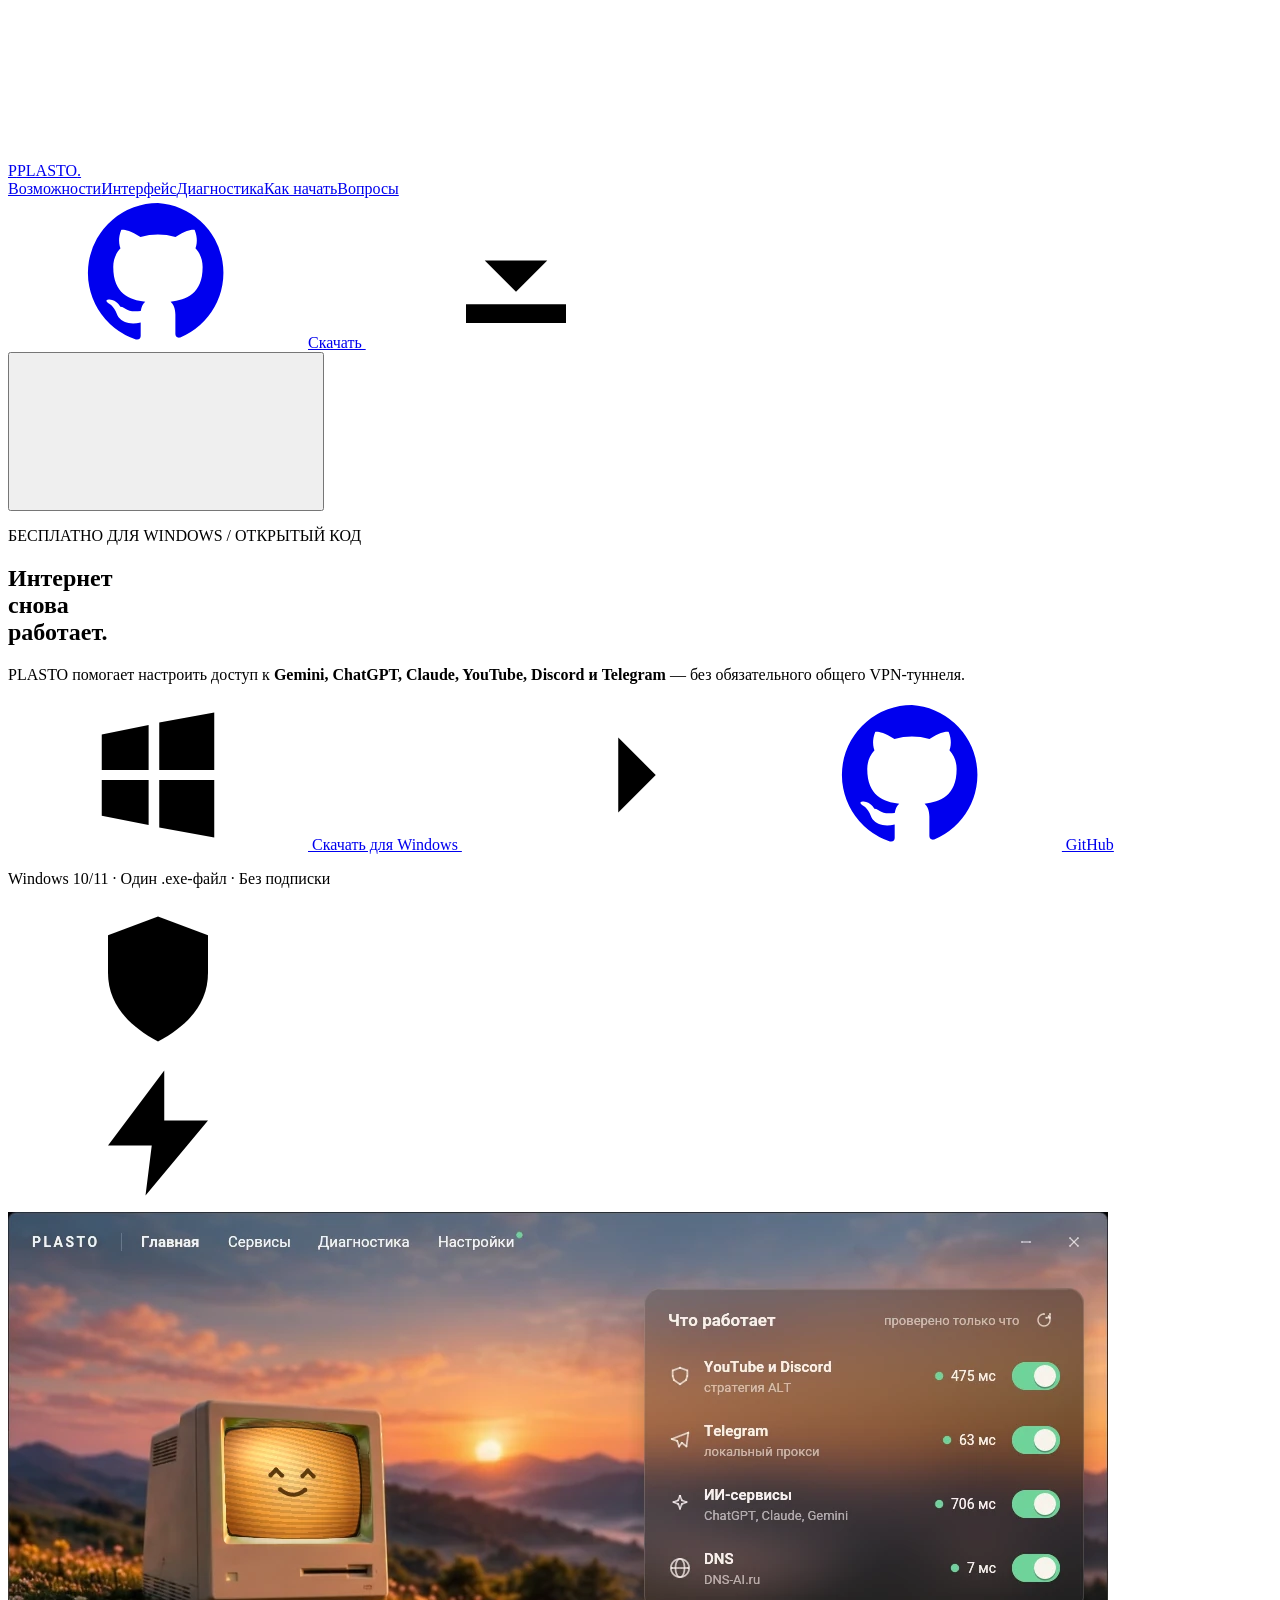
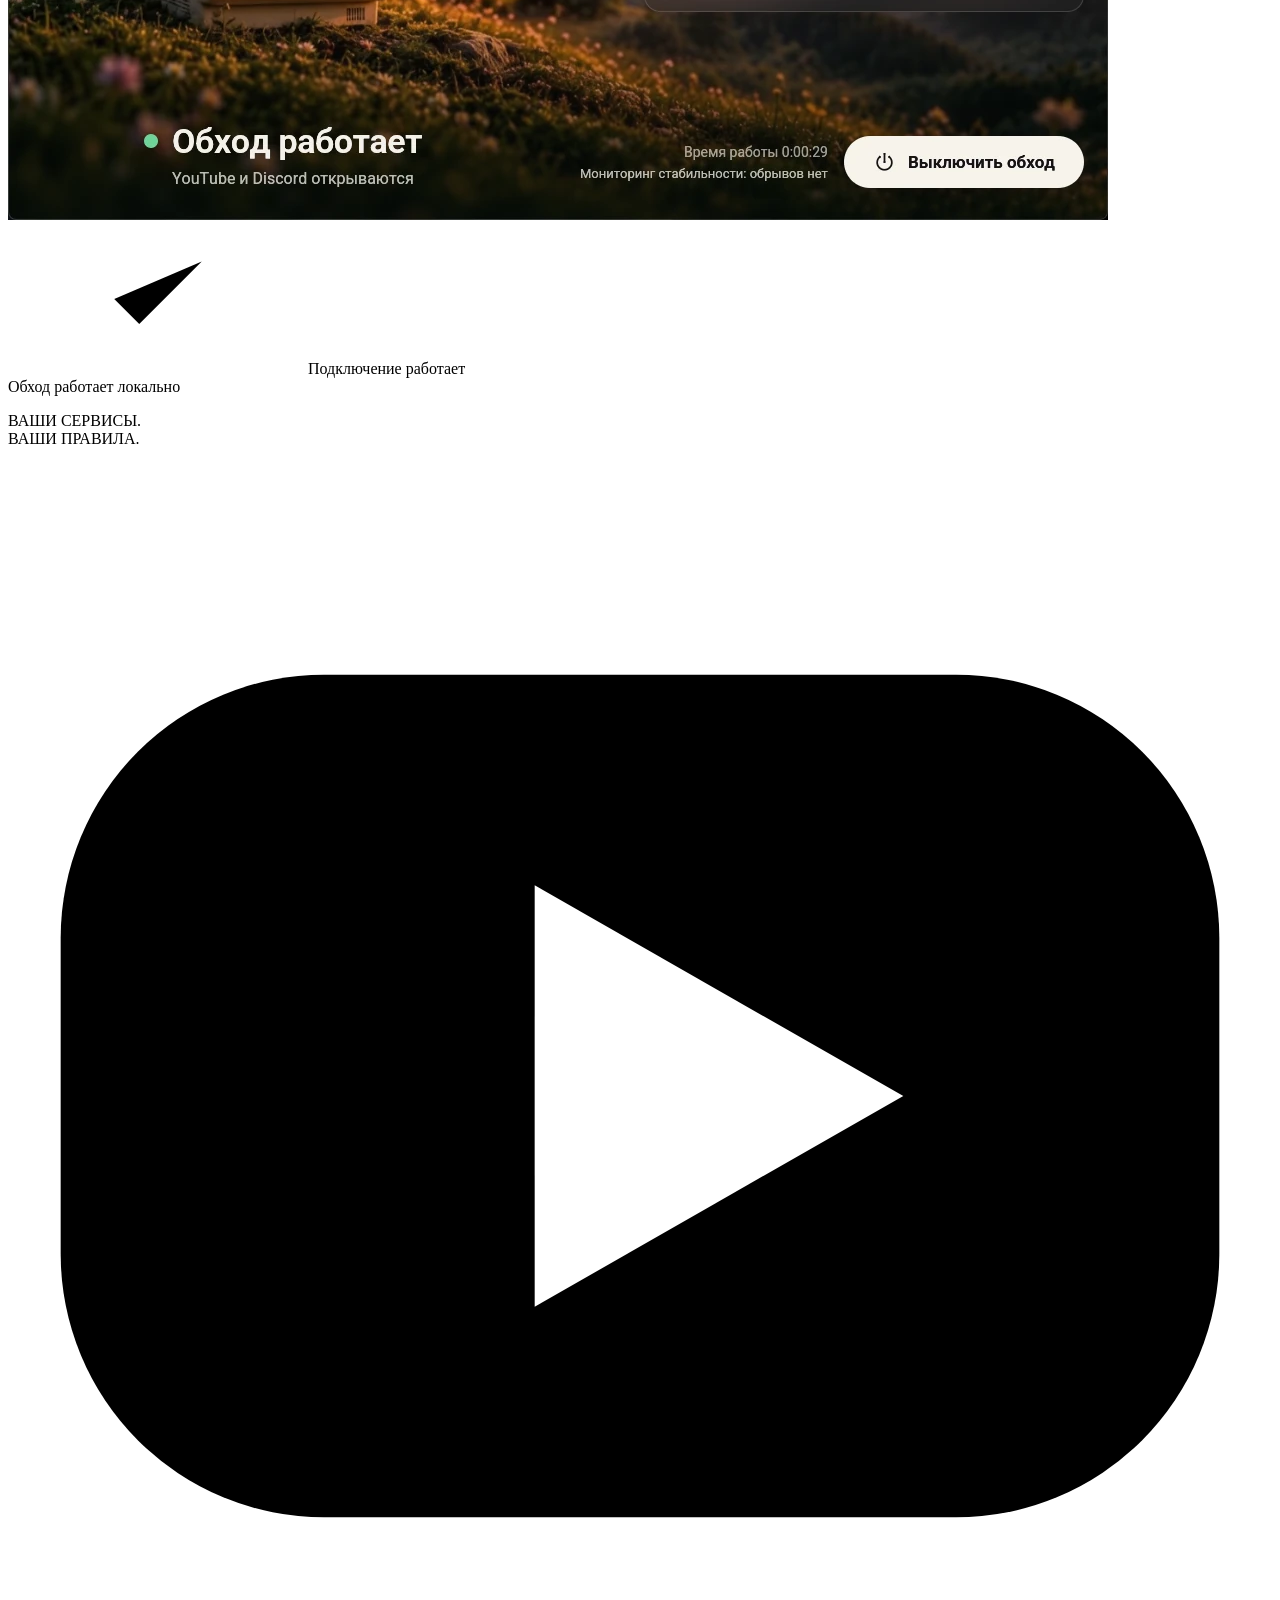
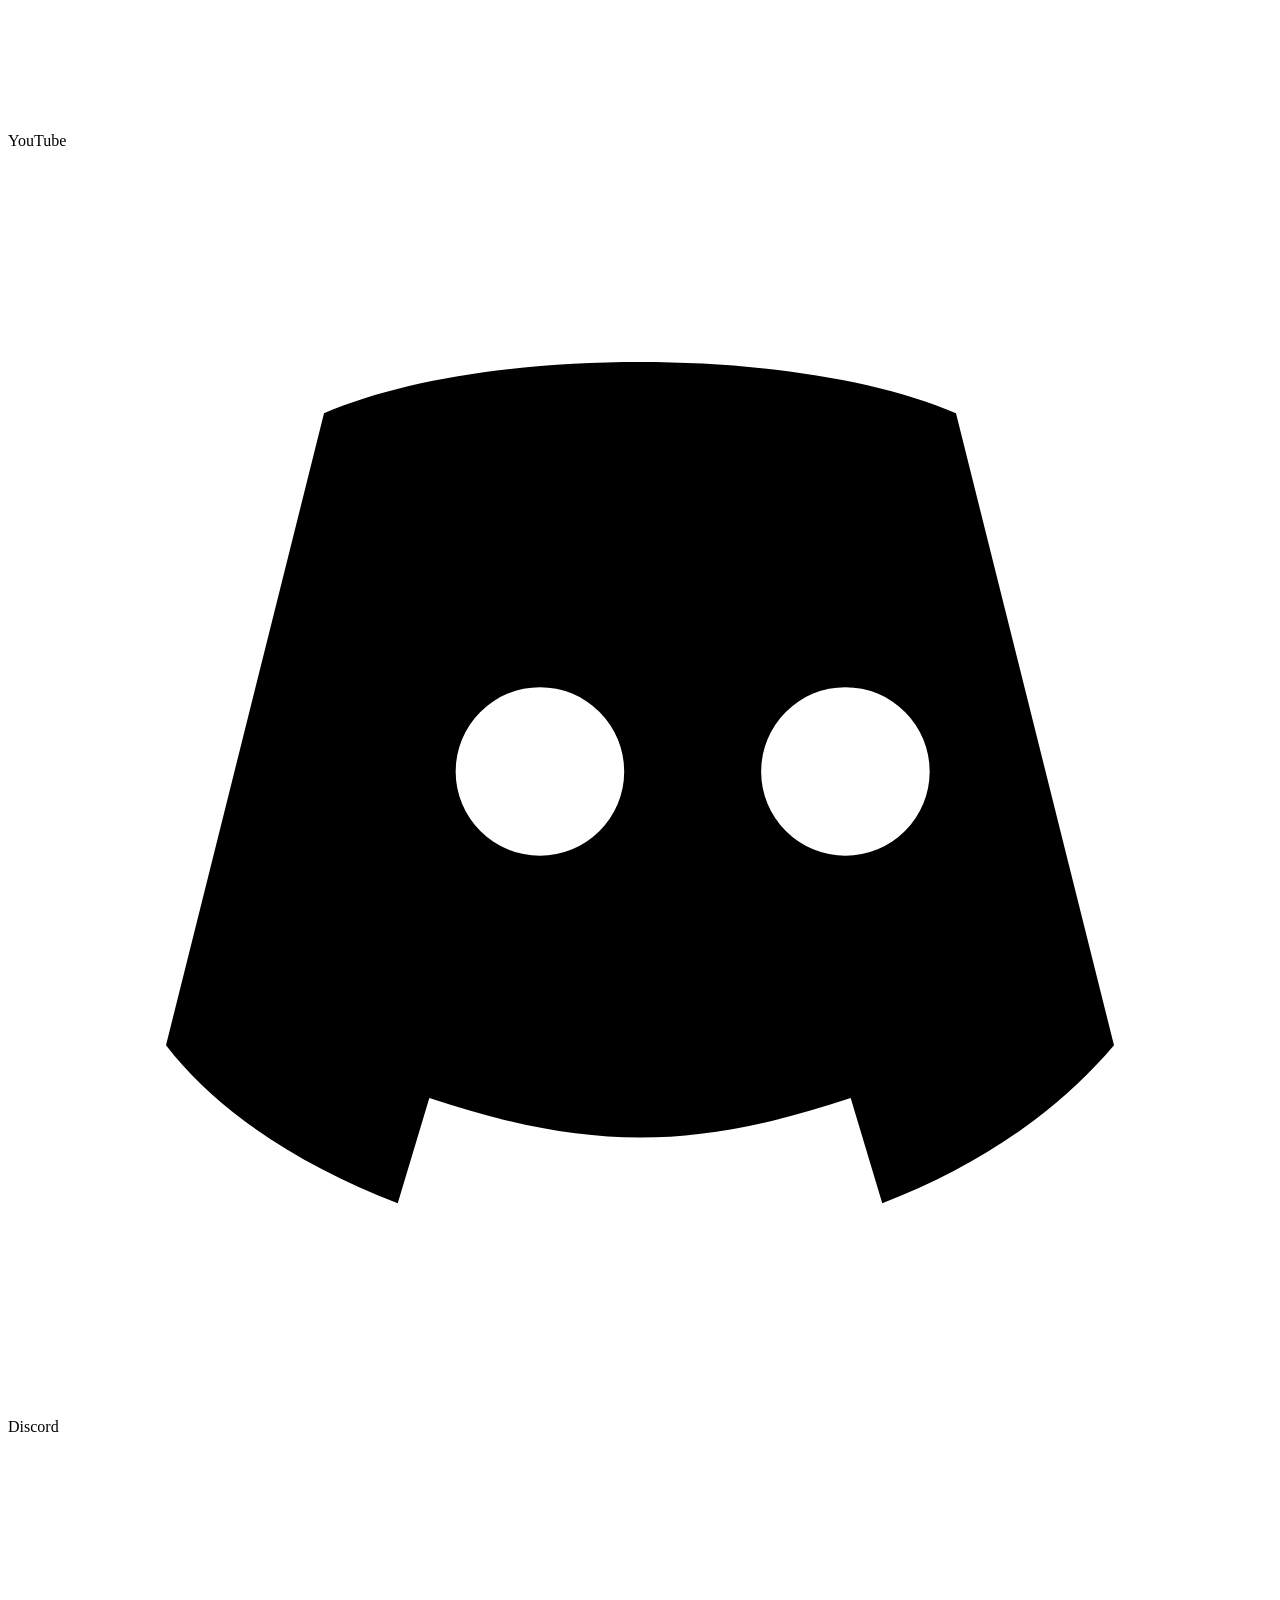
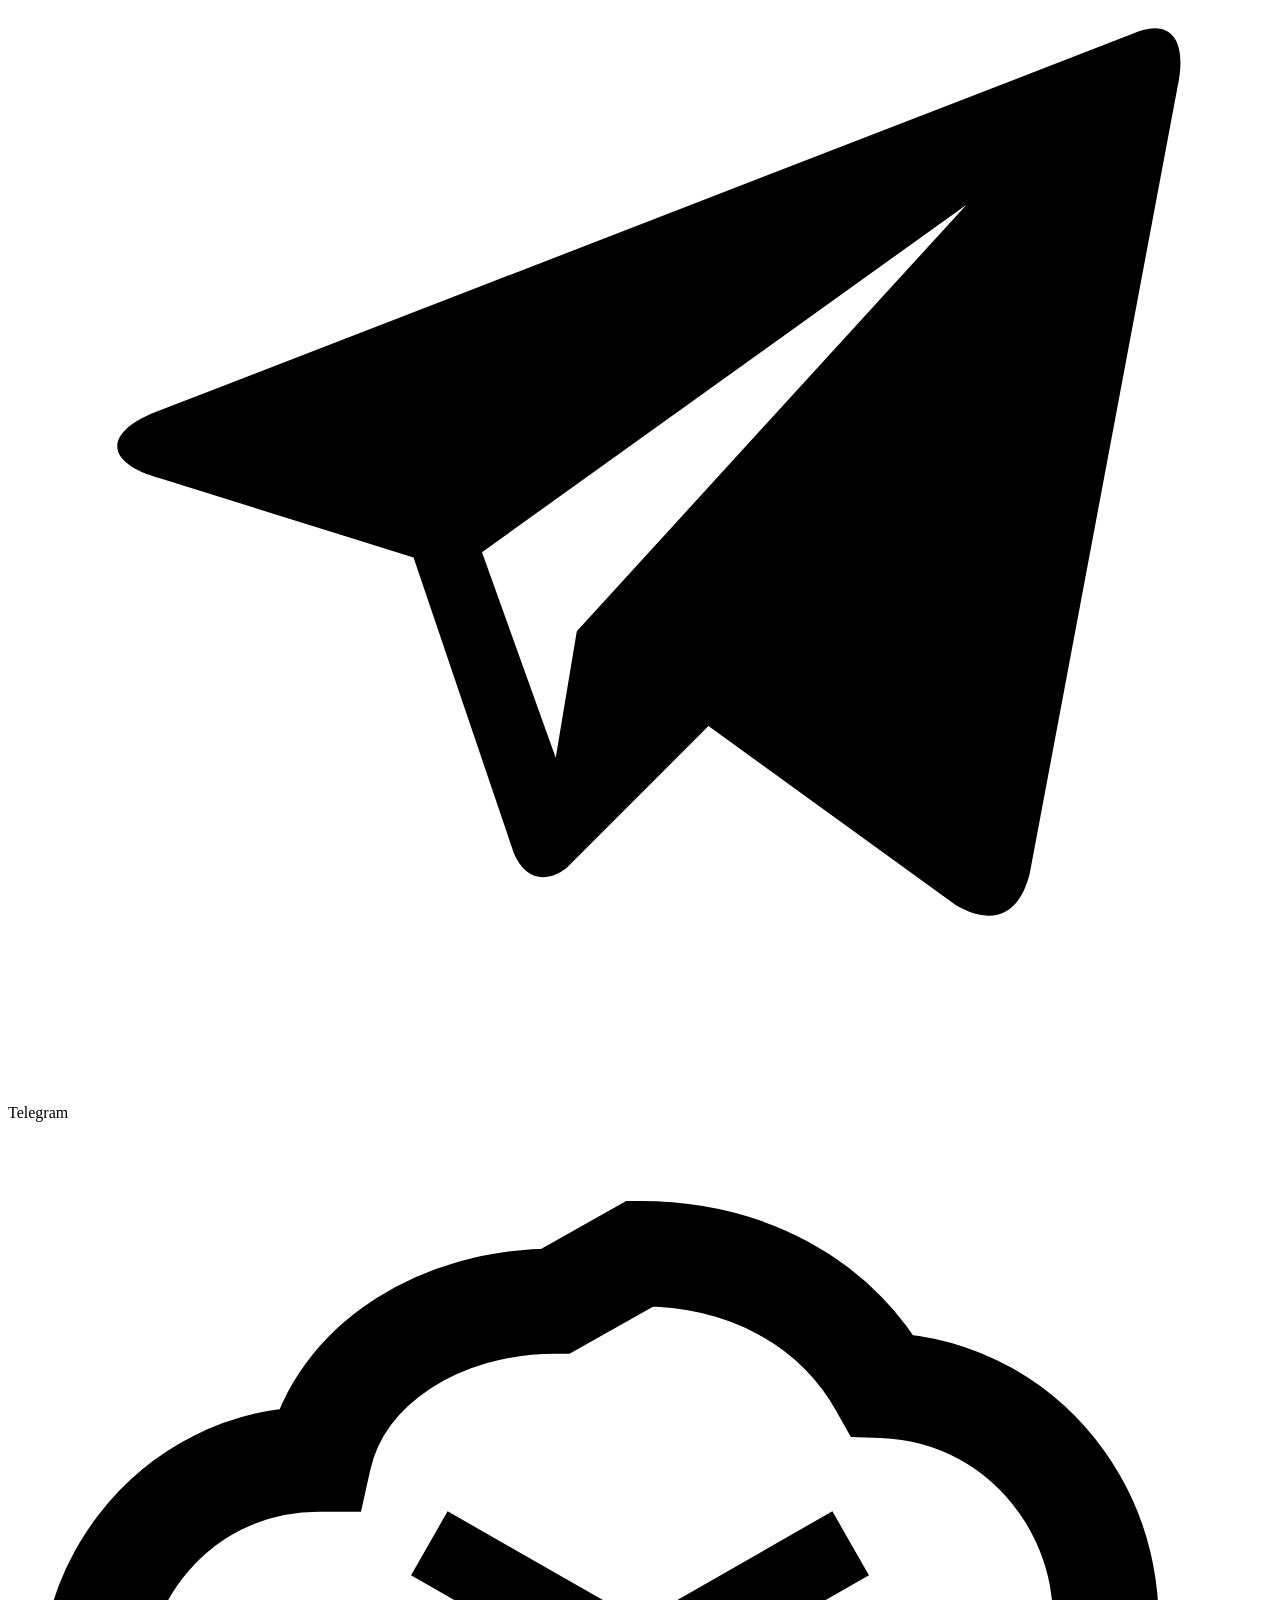
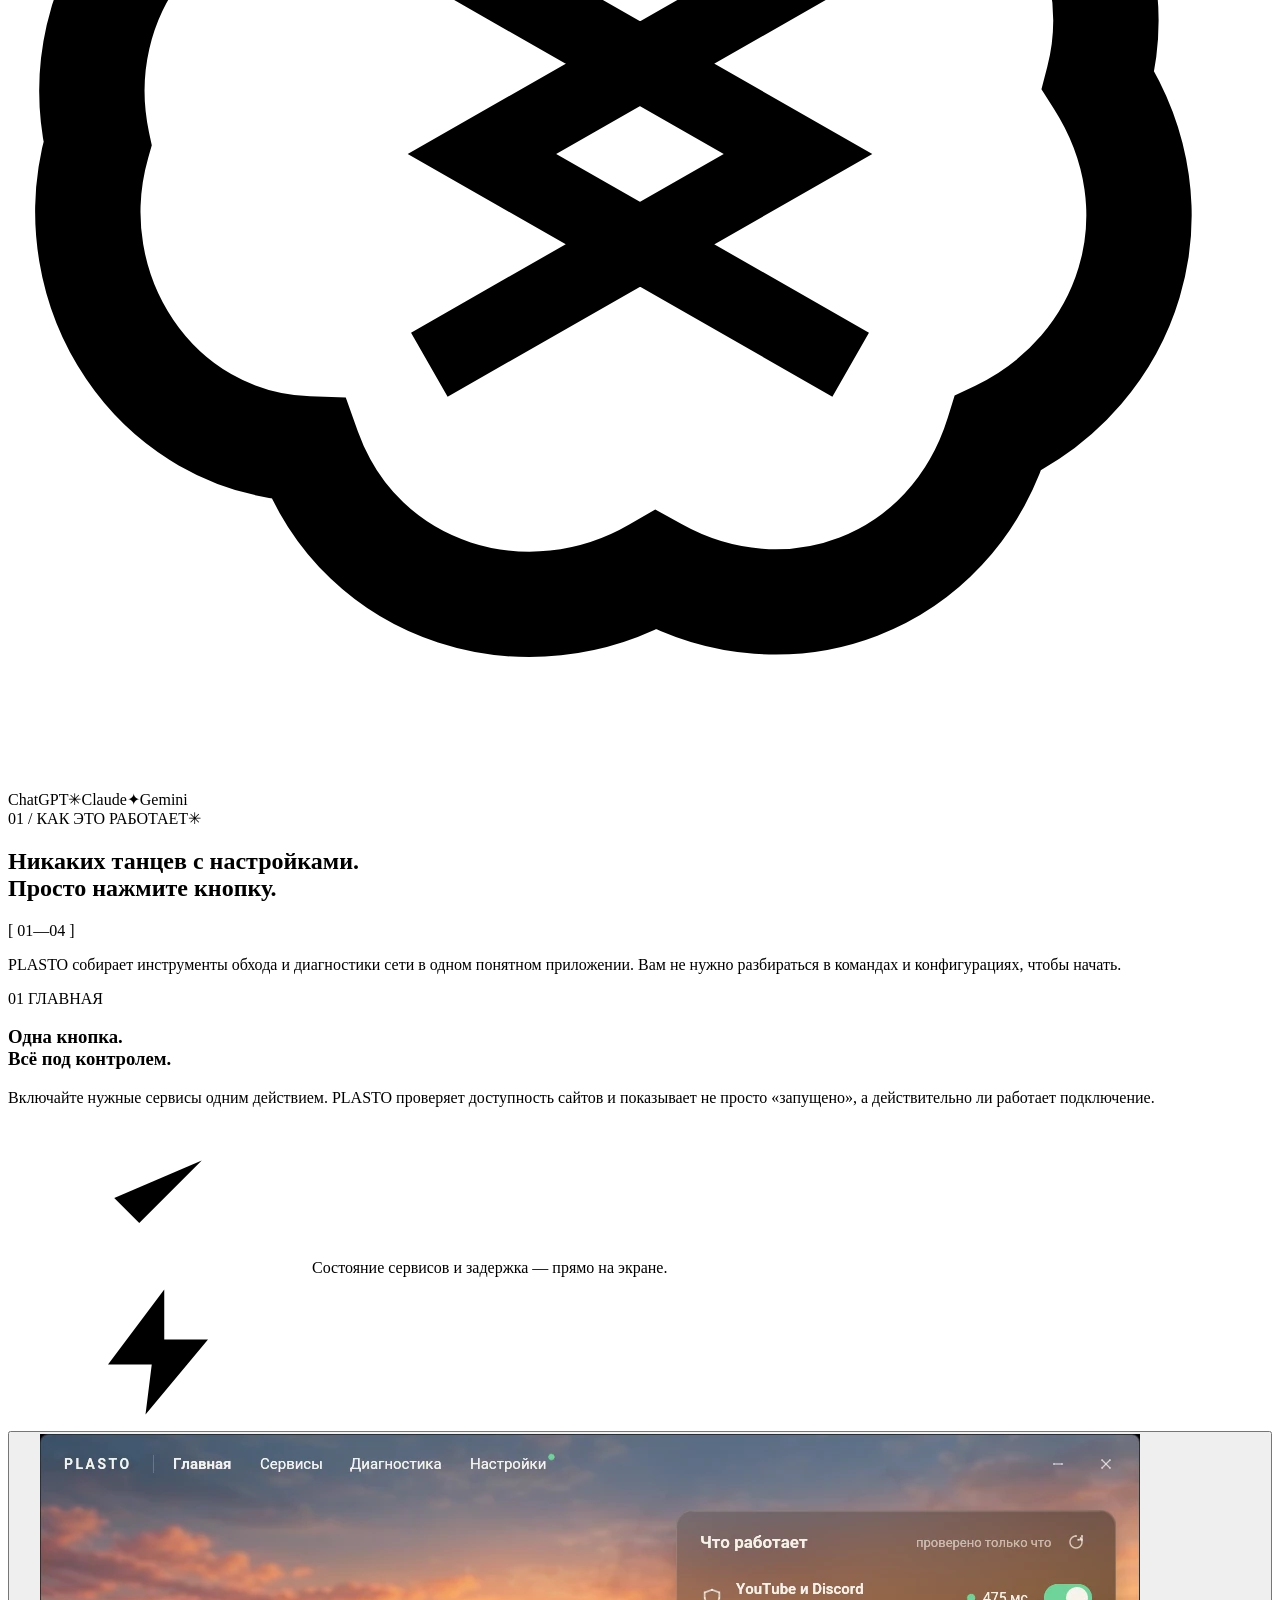
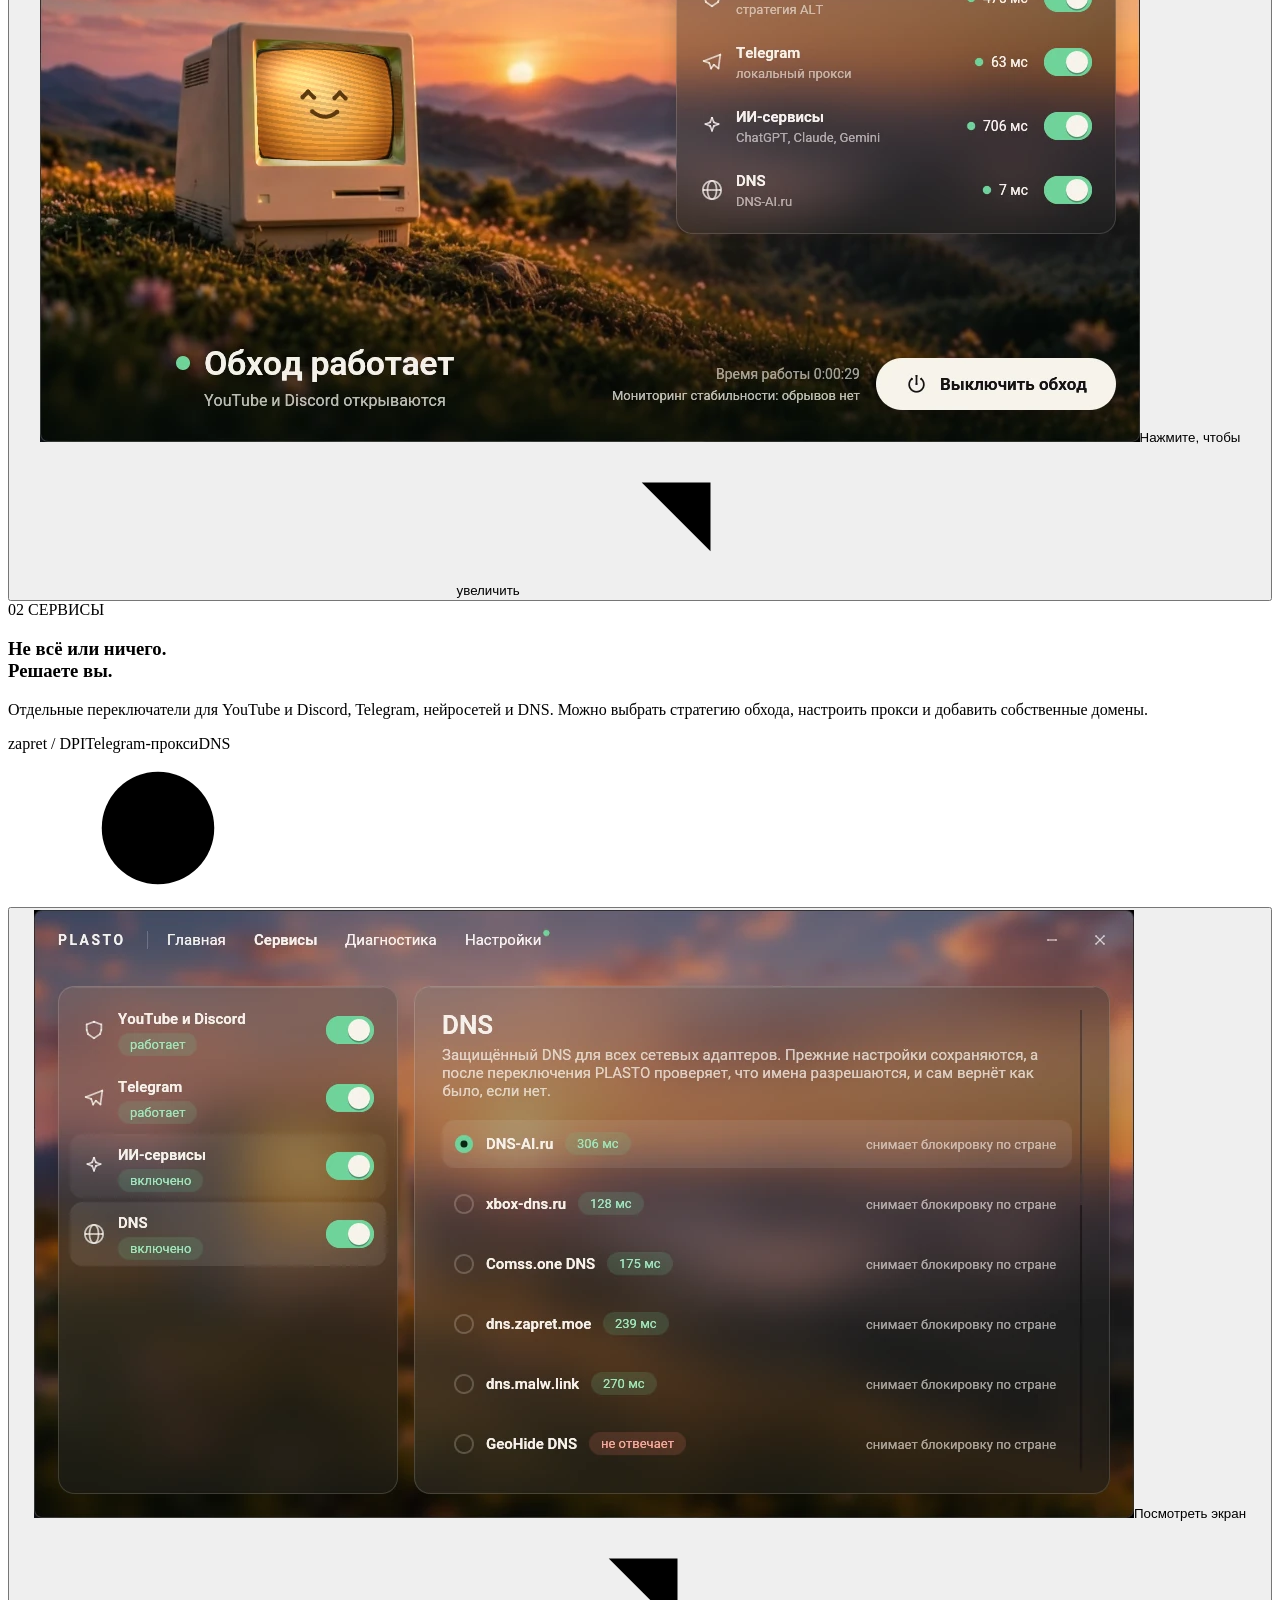
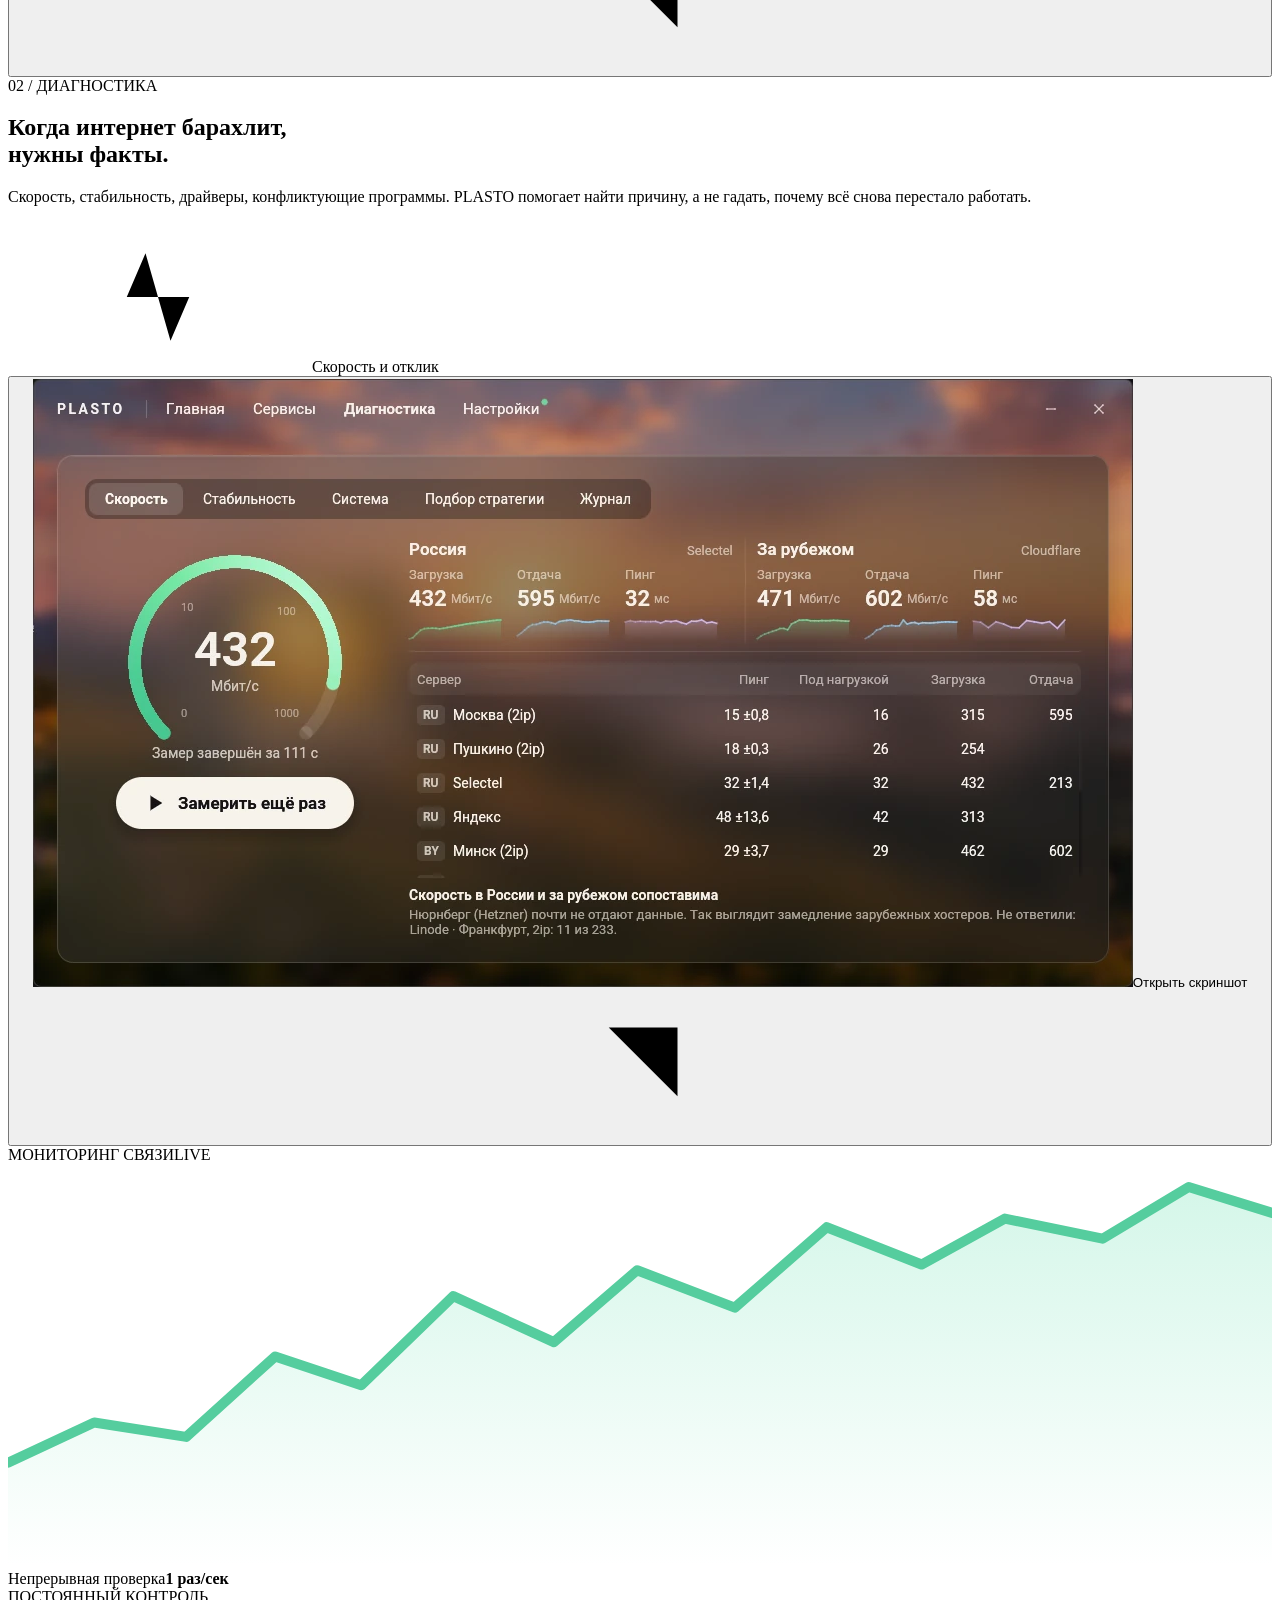
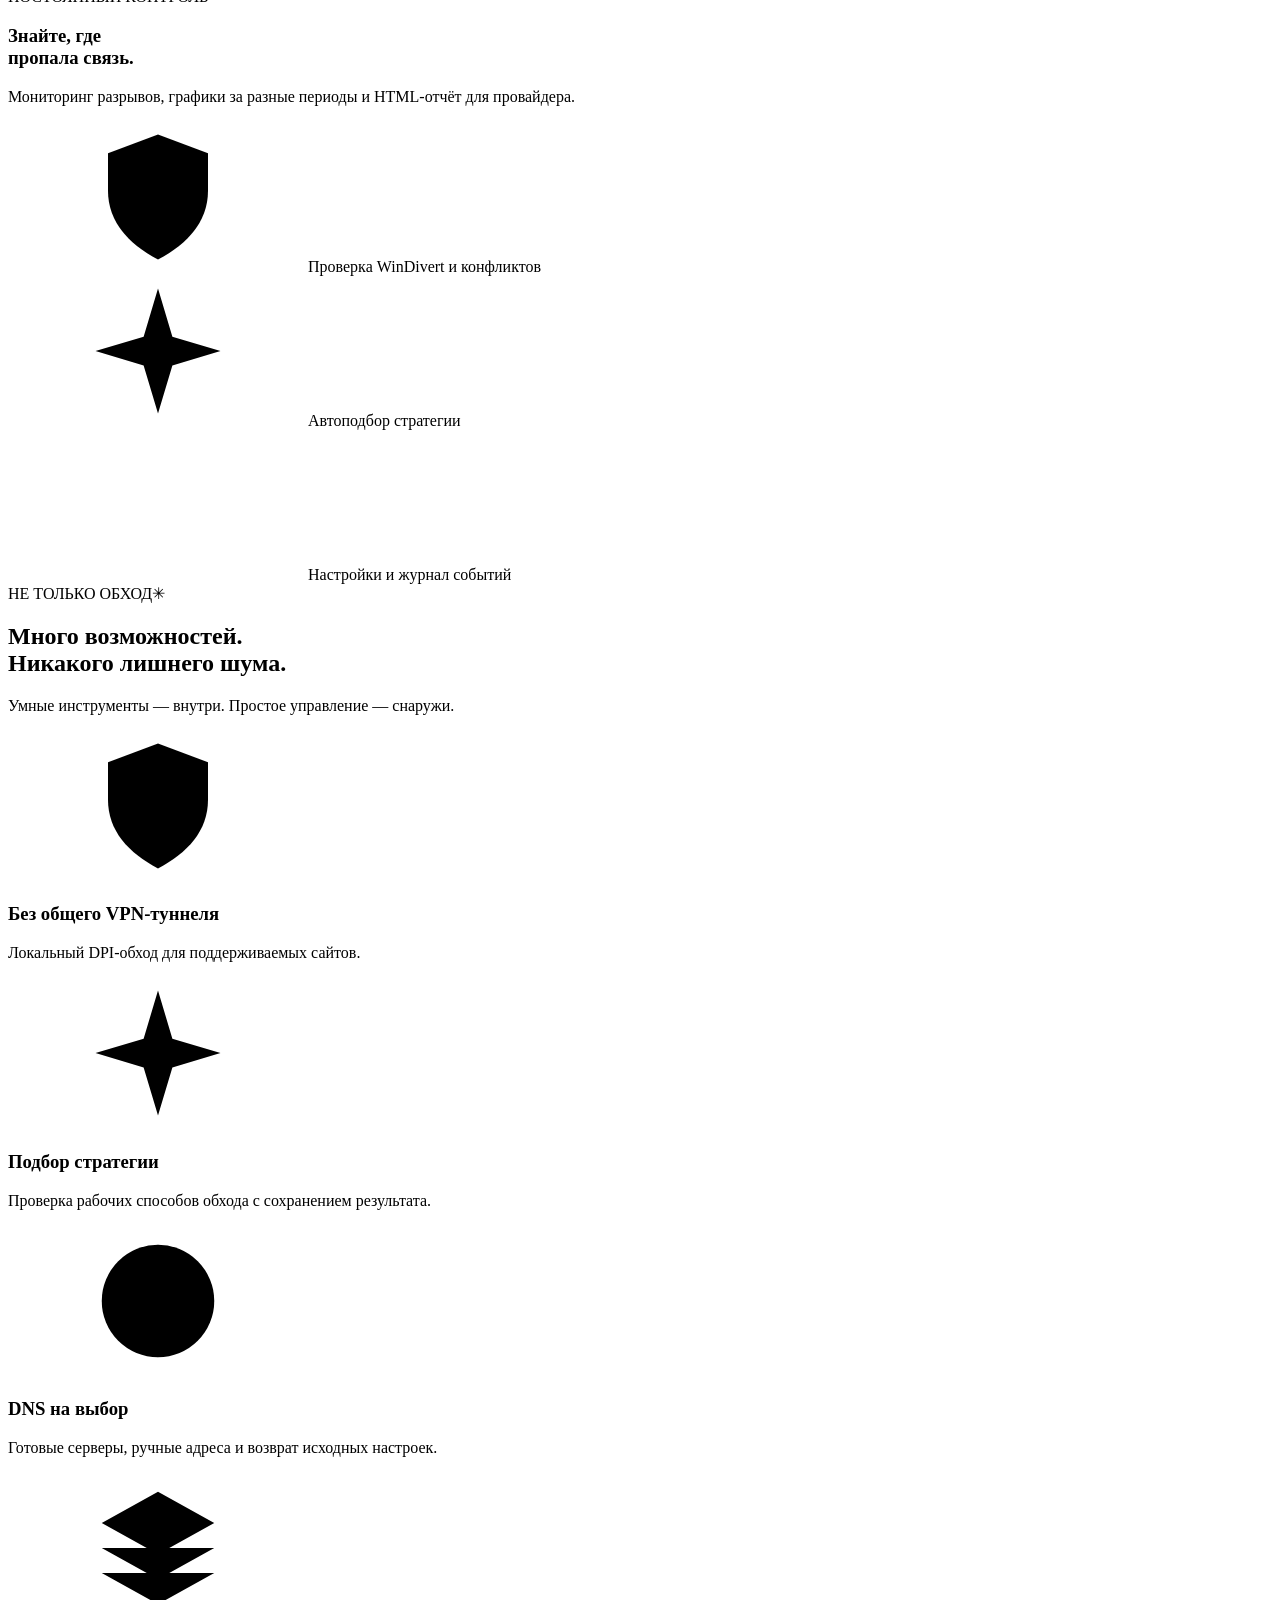
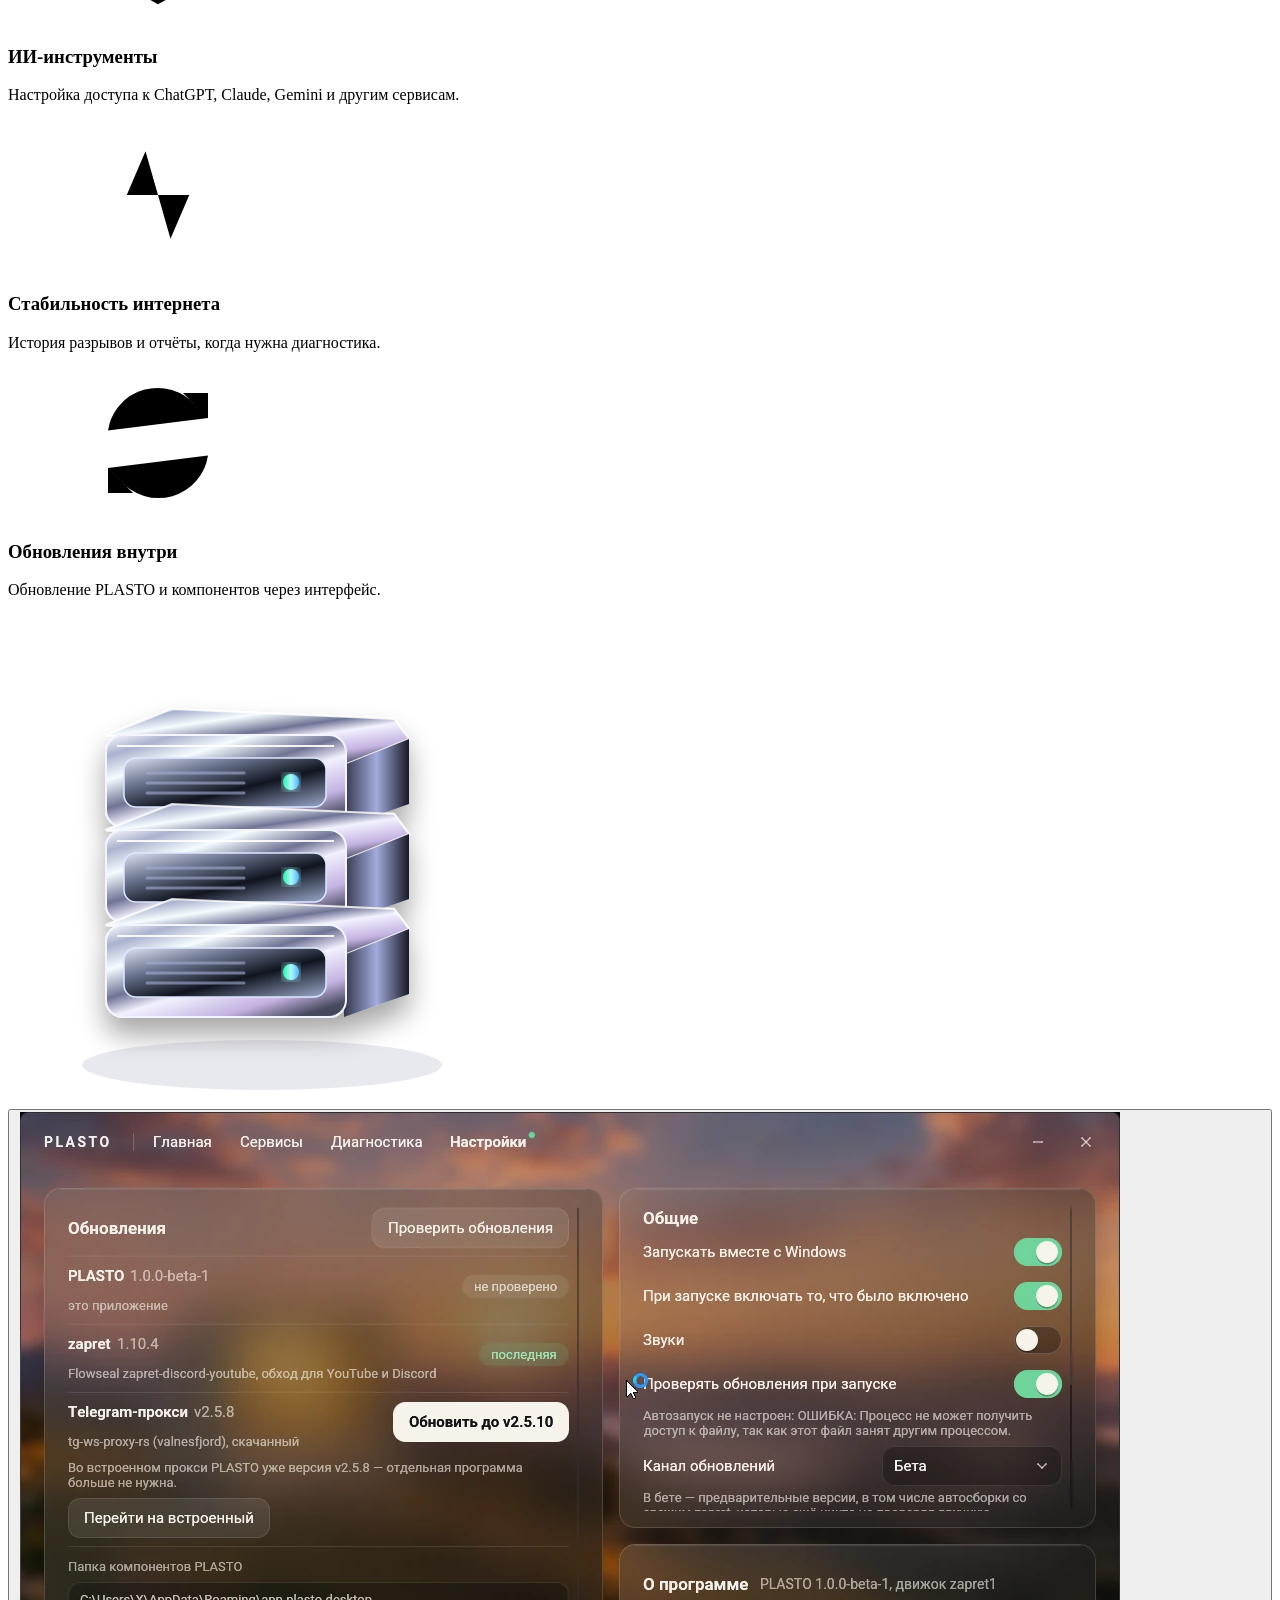
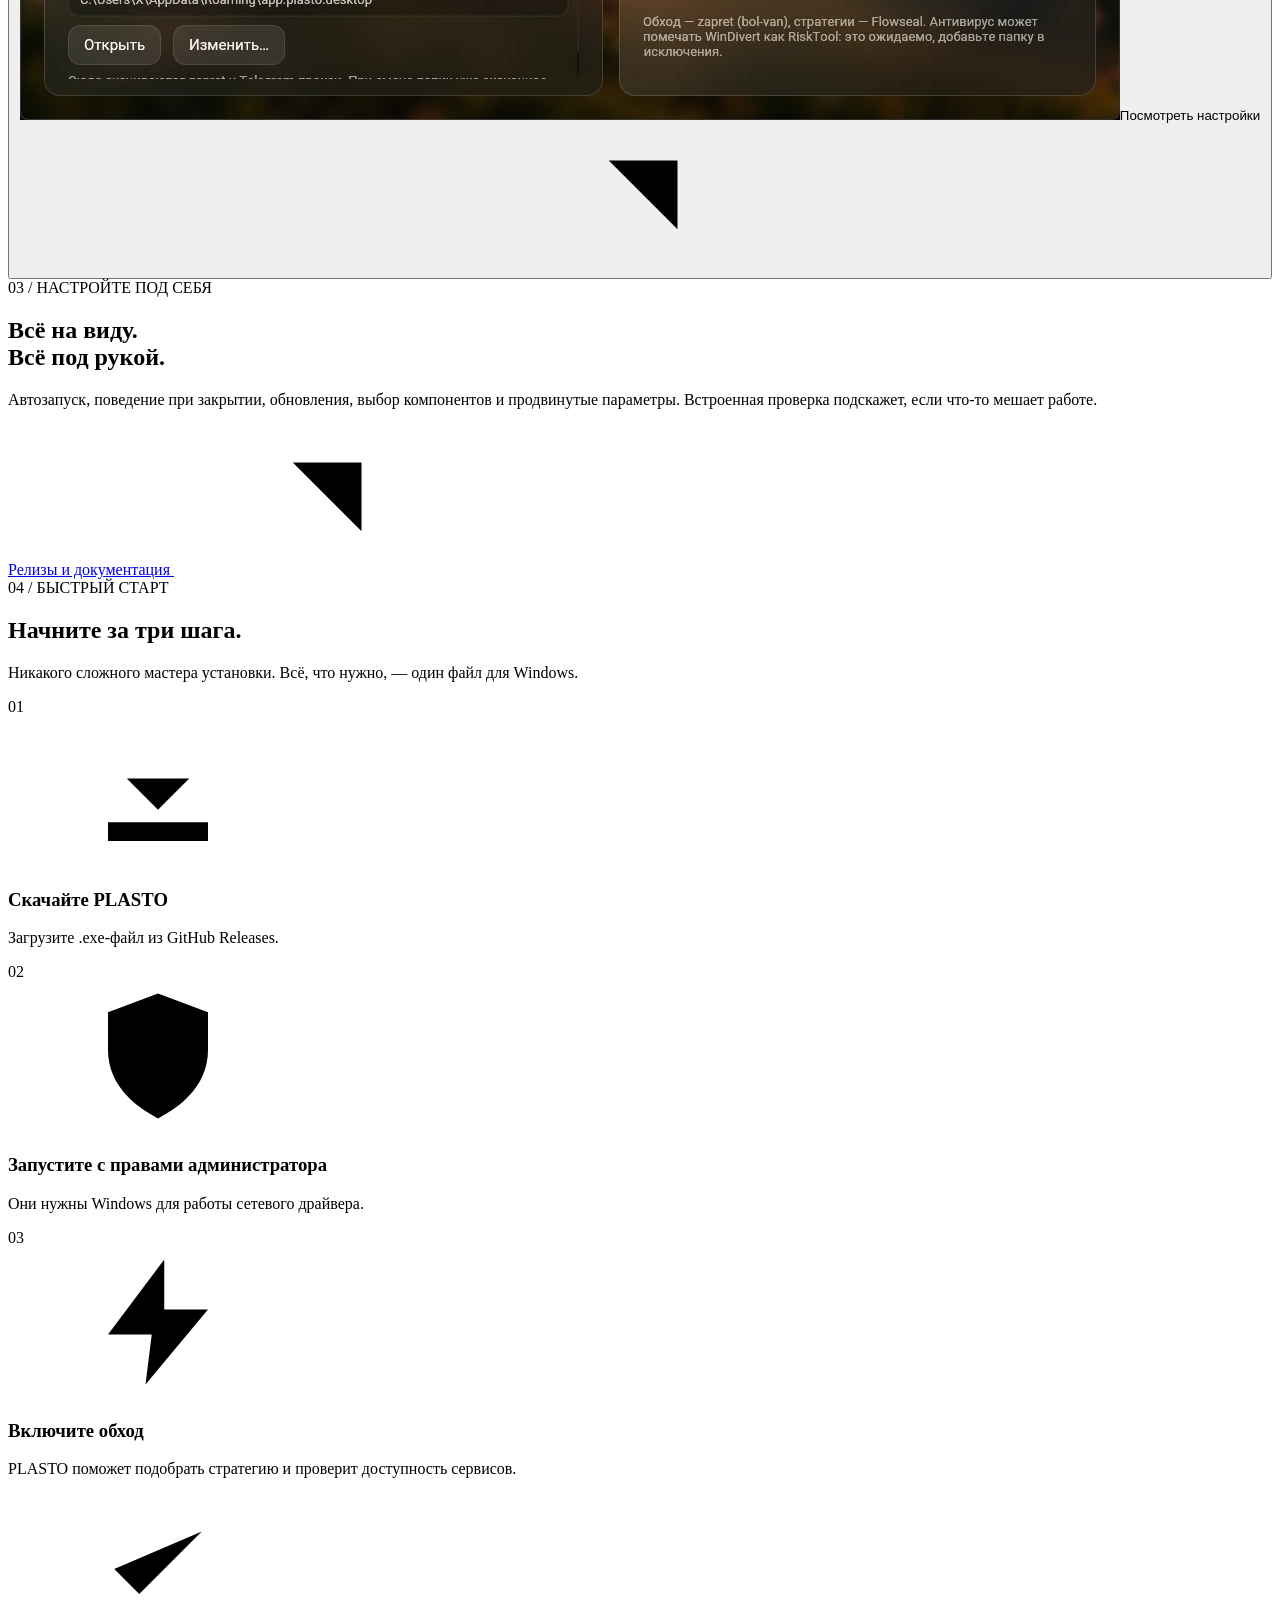
==== commit 7877b4d2: "Highlight Gemini and AI access" ====
--- a/docs/index.html
+++ b/docs/index.html
@@ -5,16 +5,21 @@
   <meta name="viewport" content="width=device-width, initial-scale=1, viewport-fit=cover">
   <meta name="theme-color" content="#f8f9fb">
   <meta name="color-scheme" content="light">
-  <meta name="description" content="PLASTO — бесплатная программа для Windows 10/11: обход замедления YouTube и блокировок Discord, прокси для Telegram и ИИ-сервисов, DNS, проверка скорости и стабильности интернета. Без обязательного VPN.">
-  <meta name="keywords" content="PLASTO, zapret, обход блокировок, YouTube, Discord, Telegram, Windows, DPI, ИИ, ChatGPT, Claude, DNS, мониторинг интернета">
+  <meta name="description" content="PLASTO для Windows 10/11 помогает настроить доступ к Gemini, ChatGPT, Claude, YouTube, Discord и Telegram. Прокси, DPI-обход, DNS и диагностика сети в одном приложении.">
+  <meta name="keywords" content="PLASTO, Gemini, Google Gemini, ChatGPT, Claude, нейросети, доступ к ИИ, YouTube, Discord, Telegram, Windows, zapret, DPI, DNS">
   <meta name="author" content="PLASTO contributors">
   <meta property="og:type" content="website">
   <meta property="og:locale" content="ru_RU">
   <meta property="og:title" content="PLASTO — интернет снова работает">
-  <meta property="og:description" content="Бесплатный инструмент для Windows: YouTube, Discord, Telegram, нейросети и диагностика сети — в одном приложении.">
+  <meta property="og:description" content="Gemini, ChatGPT, Claude, YouTube, Discord и Telegram: настройка доступа и диагностика сети в приложении для Windows.">
   <meta property="og:image" content="https://plastoorg.github.io/PLASTO/assets/og-cover.png">
+  <link rel="canonical" href="https://plastoorg.github.io/PLASTO/">
+  <meta property="og:url" content="https://plastoorg.github.io/PLASTO/">
+  <meta name="twitter:title" content="PLASTO — приложение для Windows">
+  <meta name="twitter:description" content="Настройка доступа к Gemini, ChatGPT, Claude, YouTube и Discord, Telegram-прокси и диагностика сети.">
+  <meta name="twitter:image" content="https://plastoorg.github.io/PLASTO/assets/og-cover.png">
   <meta name="twitter:card" content="summary_large_image">
-  <title>PLASTO — обход блокировок YouTube, Discord и Telegram для Windows</title>
+  <title>PLASTO — Gemini, ChatGPT, Claude, YouTube и Discord для Windows</title>
   <link rel="icon" type="image/svg+xml" href="assets/favicon.svg">
   <link rel="preconnect" href="https://fonts.googleapis.com">
   <link rel="preconnect" href="https://fonts.gstatic.com" crossorigin>
@@ -57,7 +62,7 @@
       <div class="hero-left" data-reveal>
         <p class="eyebrow"><span class="status-light"></span> БЕСПЛАТНО ДЛЯ WINDOWS <span class="eyebrow-divider">/</span> ОТКРЫТЫЙ КОД</p>
         <h1 id="hero-title">Интернет<br>снова<br><span class="accent-serif">работает.</span></h1>
-        <p class="hero-description">PLASTO помогает восстановить доступ к <strong>YouTube, Discord, Telegram и нейросетям</strong> — без обязательного VPN и сложных настроек.</p>
+        <p class="hero-description">PLASTO помогает настроить доступ к <strong>Gemini, ChatGPT, Claude, YouTube, Discord и Telegram</strong> — без обязательного общего VPN-туннеля.</p>
         <div class="hero-actions"><a class="btn btn-dark btn-large" href="https://github.com/plastoorg/PLASTO/releases" target="_blank" rel="noopener noreferrer"><svg><use href="#i-windows"/></svg> Скачать для Windows <span class="btn-circle"><svg><use href="#i-arrow"/></svg></span></a><a class="btn btn-glass btn-large" href="https://github.com/plastoorg/PLASTO" target="_blank" rel="noopener noreferrer"><svg><use href="#i-github"/></svg> GitHub</a></div>
         <p class="hero-meta">Windows 10/11 <span>·</span> Один .exe-файл <span>·</span> Без подписки</p>
       </div>
@@ -103,7 +108,7 @@
 
     <section class="final-cta shell"><div class="cta-surface"><div class="cta-orbit" aria-hidden="true"></div><div class="cta-content"><span class="eyebrow">PLASTO / WINDOWS</span><h2>Интернет должен<br><span class="accent-serif">работать.</span></h2><p>Скачайте бесплатное приложение для Windows. Всё самое важное — в одном окне.</p><div class="cta-actions"><a class="btn btn-dark btn-large" href="https://github.com/plastoorg/PLASTO/releases" target="_blank" rel="noopener noreferrer"><svg><use href="#i-windows"/></svg> Скачать бесплатно <span class="btn-circle"><svg><use href="#i-arrow"/></svg></span></a><a class="btn btn-glass btn-large" href="https://github.com/plastoorg/PLASTO" target="_blank" rel="noopener noreferrer"><svg><use href="#i-github"/></svg> Открыть GitHub</a></div></div><div class="cta-emblem" aria-hidden="true"><div class="emblem-ring"><div class="emblem-core">P<span>.</span></div></div></div></div></section>
   </main>
-  <footer class="footer shell"><div class="footer-first"><a href="#top" class="wordmark"><span class="brand-mark">P<span class="brand-dot"></span></span><span>PLASTO<span class="wordmark-period">.</span></span></a><p>Бесплатный инструмент для свободного доступа и диагностики сети на Windows.</p></div><div class="footer-links"><div><span>ПРОЕКТ</span><a href="https://github.com/plastoorg/PLASTO" target="_blank" rel="noopener noreferrer">GitHub</a><a href="https://github.com/plastoorg/PLASTO/releases" target="_blank" rel="noopener noreferrer">Все релизы</a><a href="https://github.com/plastoorg/PLASTO/issues" target="_blank" rel="noopener noreferrer">Сообщить о проблеме</a></div><div><span>ОСНОВА</span><a href="https://github.com/bol-van/zapret" target="_blank" rel="noopener noreferrer">zapret / bol-van</a><a href="https://github.com/Flowseal/zapret-discord-youtube" target="_blank" rel="noopener noreferrer">Flowseal</a><a href="https://github.com/valnesfjord/tg-ws-proxy-rs" target="_blank" rel="noopener noreferrer">tg-ws-proxy-rs</a></div></div><div class="footer-bottom"><span>© 2026 PLASTO · Приложение для Windows</span><a href="#top">Наверх ↑</a></div></footer>
+  <footer class="footer shell"><div class="footer-first"><a href="#top" class="wordmark"><span class="brand-mark">P<span class="brand-dot"></span></span><span>PLASTO<span class="wordmark-period">.</span></span></a><p>Бесплатный инструмент для свободного доступа и диагностики сети на Windows.</p></div><div class="footer-links"><div><span>ПРОЕКТ</span><a href="help.html">Помощь и антивирус</a><a href="https://github.com/plastoorg/PLASTO" target="_blank" rel="noopener noreferrer">GitHub</a><a href="https://github.com/plastoorg/PLASTO/releases" target="_blank" rel="noopener noreferrer">Все релизы</a><a href="https://github.com/plastoorg/PLASTO/issues" target="_blank" rel="noopener noreferrer">Сообщить о проблеме</a></div><div><span>ОСНОВА</span><a href="https://github.com/bol-van/zapret" target="_blank" rel="noopener noreferrer">zapret / bol-van</a><a href="https://github.com/Flowseal/zapret-discord-youtube" target="_blank" rel="noopener noreferrer">Flowseal</a><a href="https://github.com/valnesfjord/tg-ws-proxy-rs" target="_blank" rel="noopener noreferrer">tg-ws-proxy-rs</a></div></div><div class="footer-bottom"><span>© 2026 PLASTO · Приложение для Windows</span><a href="#top">Наверх ↑</a></div></footer>
   <dialog class="lightbox" id="lightbox" aria-label="Скриншот приложения PLASTO"><button class="lightbox-close" id="lightbox-close" aria-label="Закрыть"><svg><use href="#i-close"/></svg></button><button class="lightbox-prev" id="lightbox-prev" aria-label="Предыдущий скриншот">‹</button><figure><img id="lightbox-image" alt=""><figcaption id="lightbox-caption"></figcaption></figure><button class="lightbox-next" id="lightbox-next" aria-label="Следующий скриншот">›</button></dialog>
   <script src="js/main.js" defer></script>
 </body>
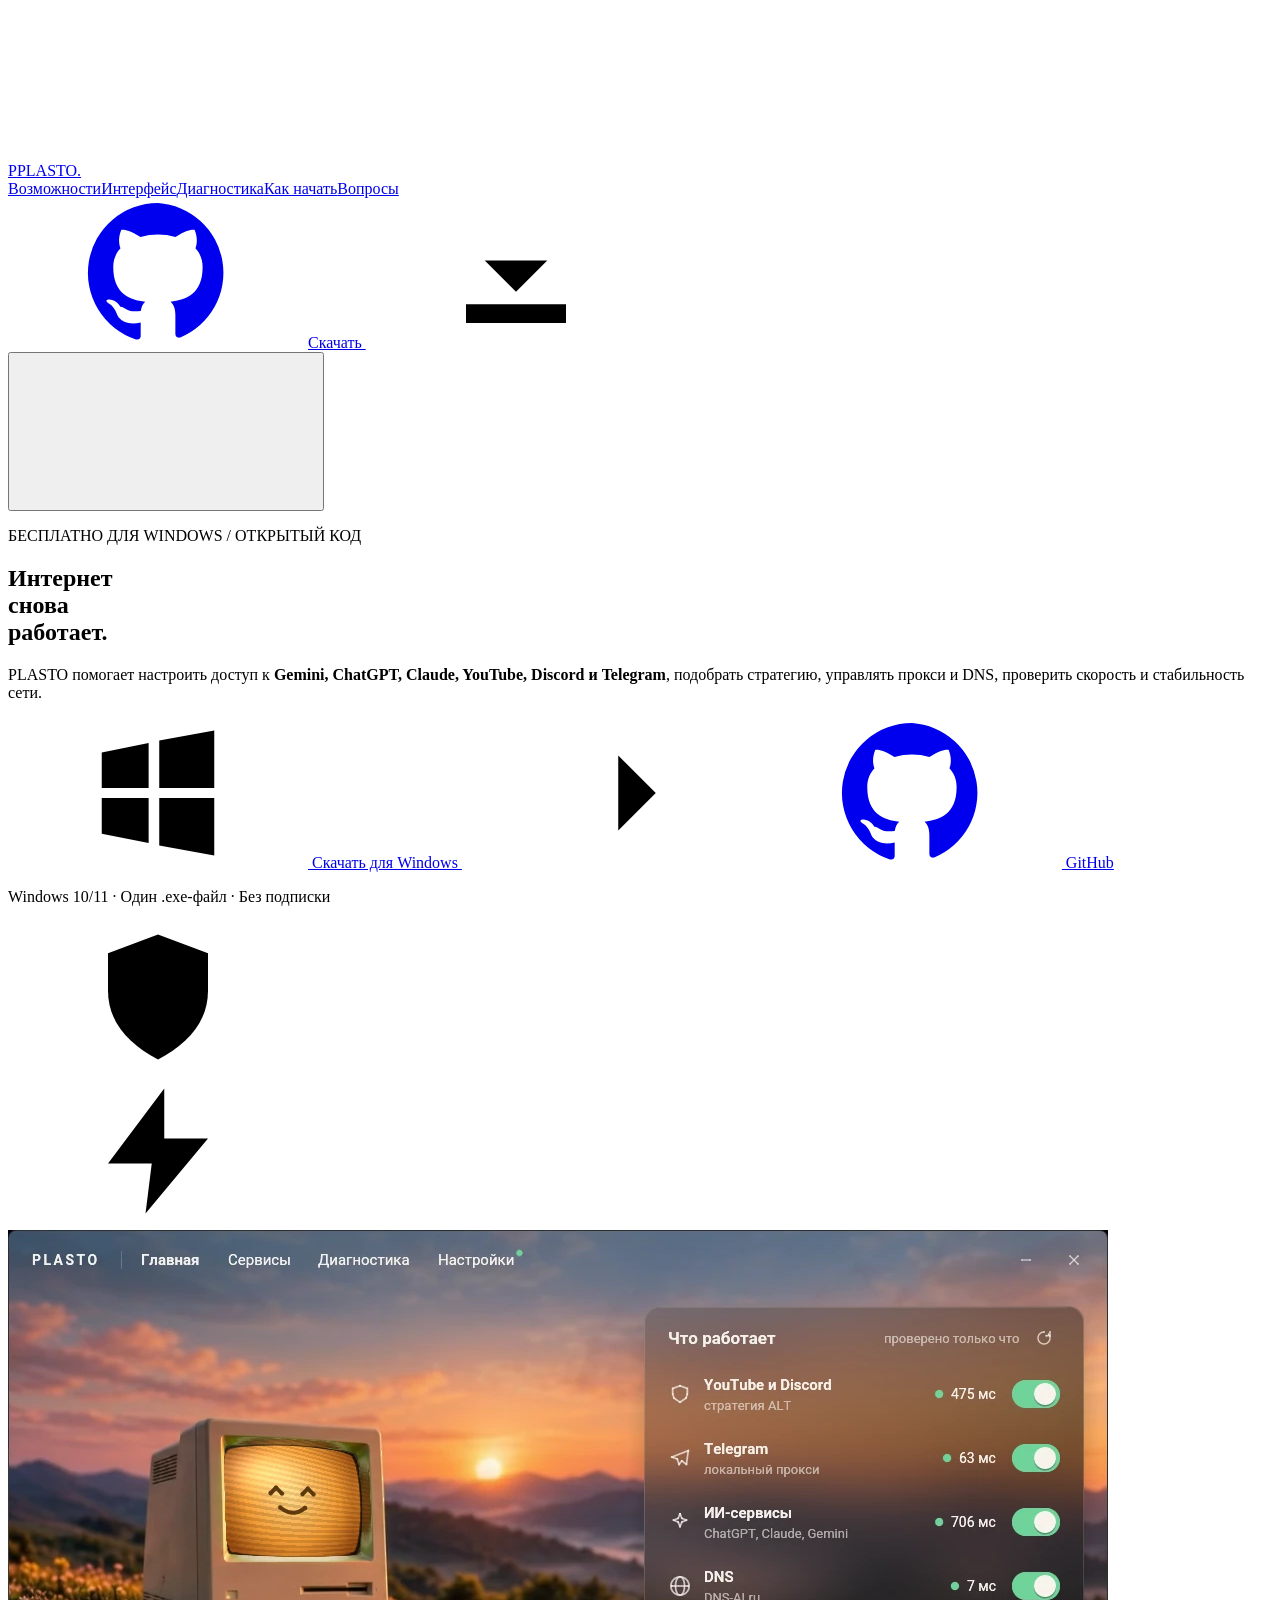
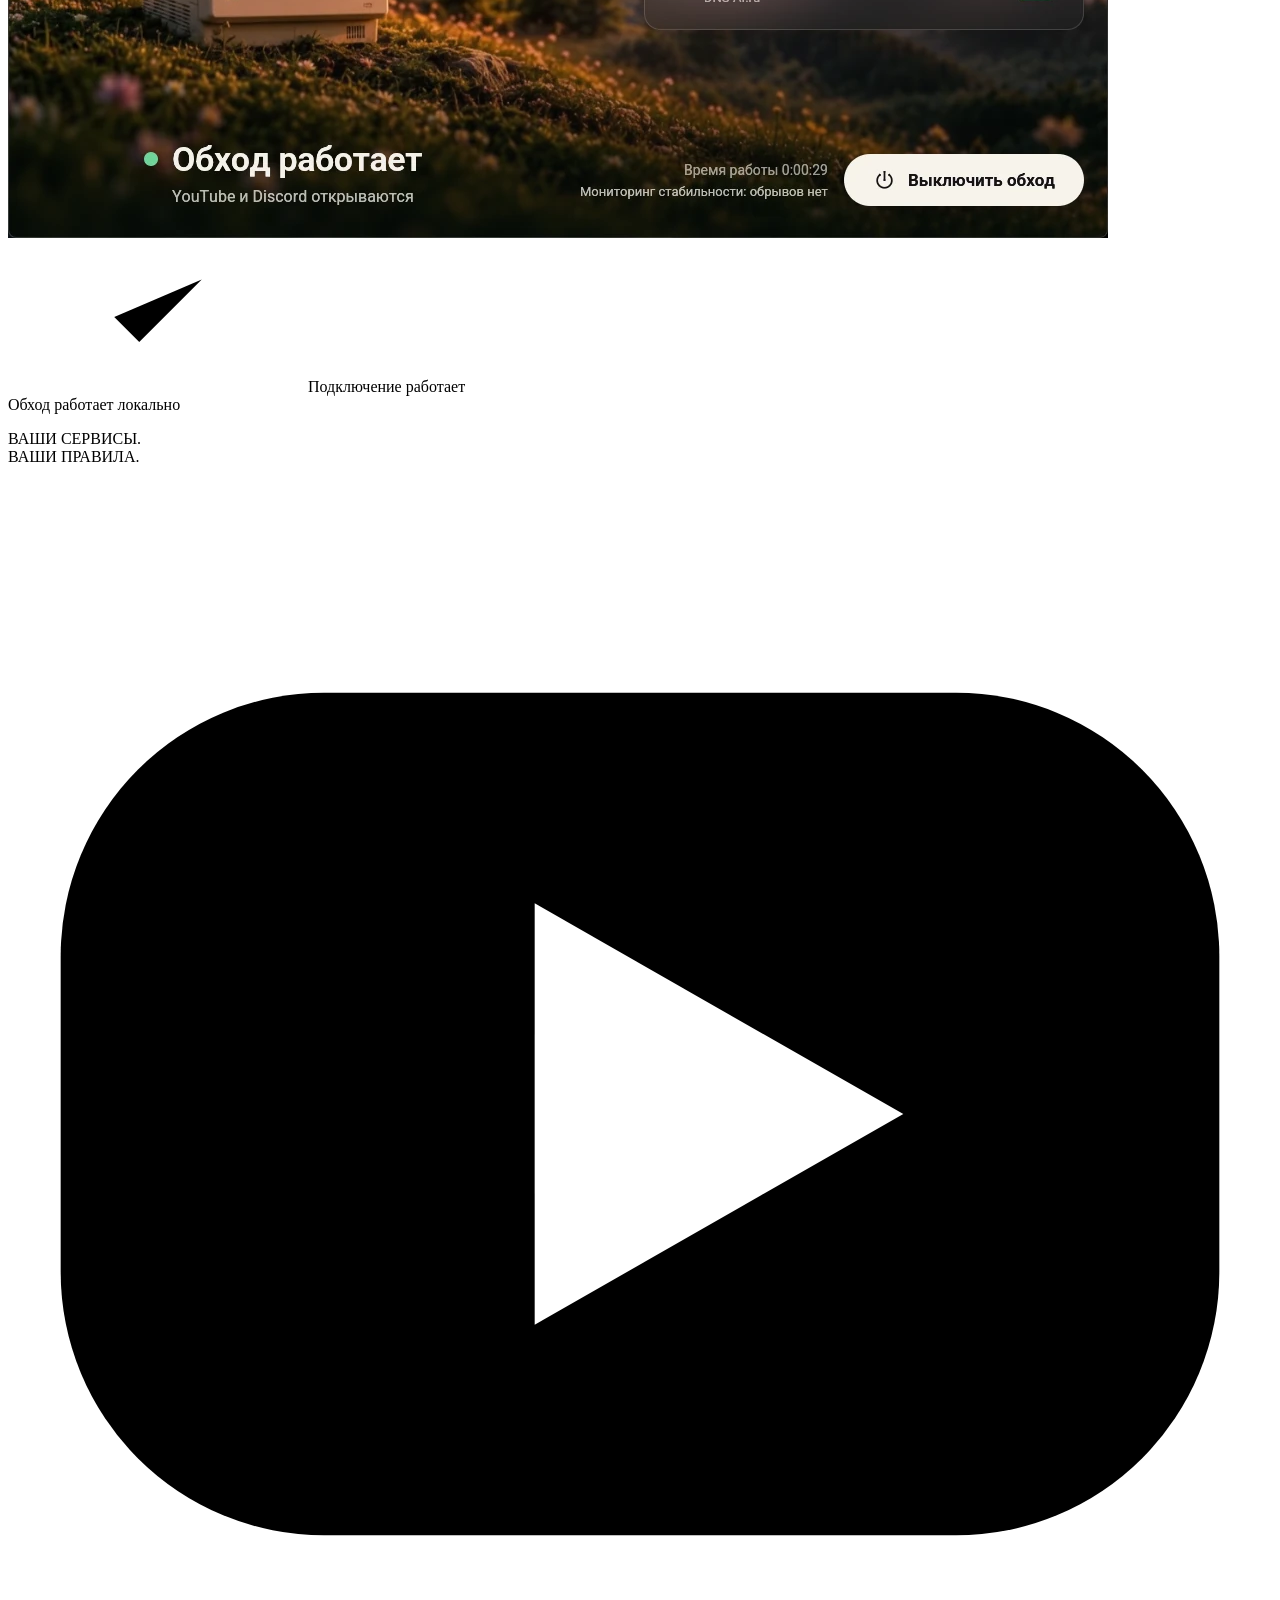
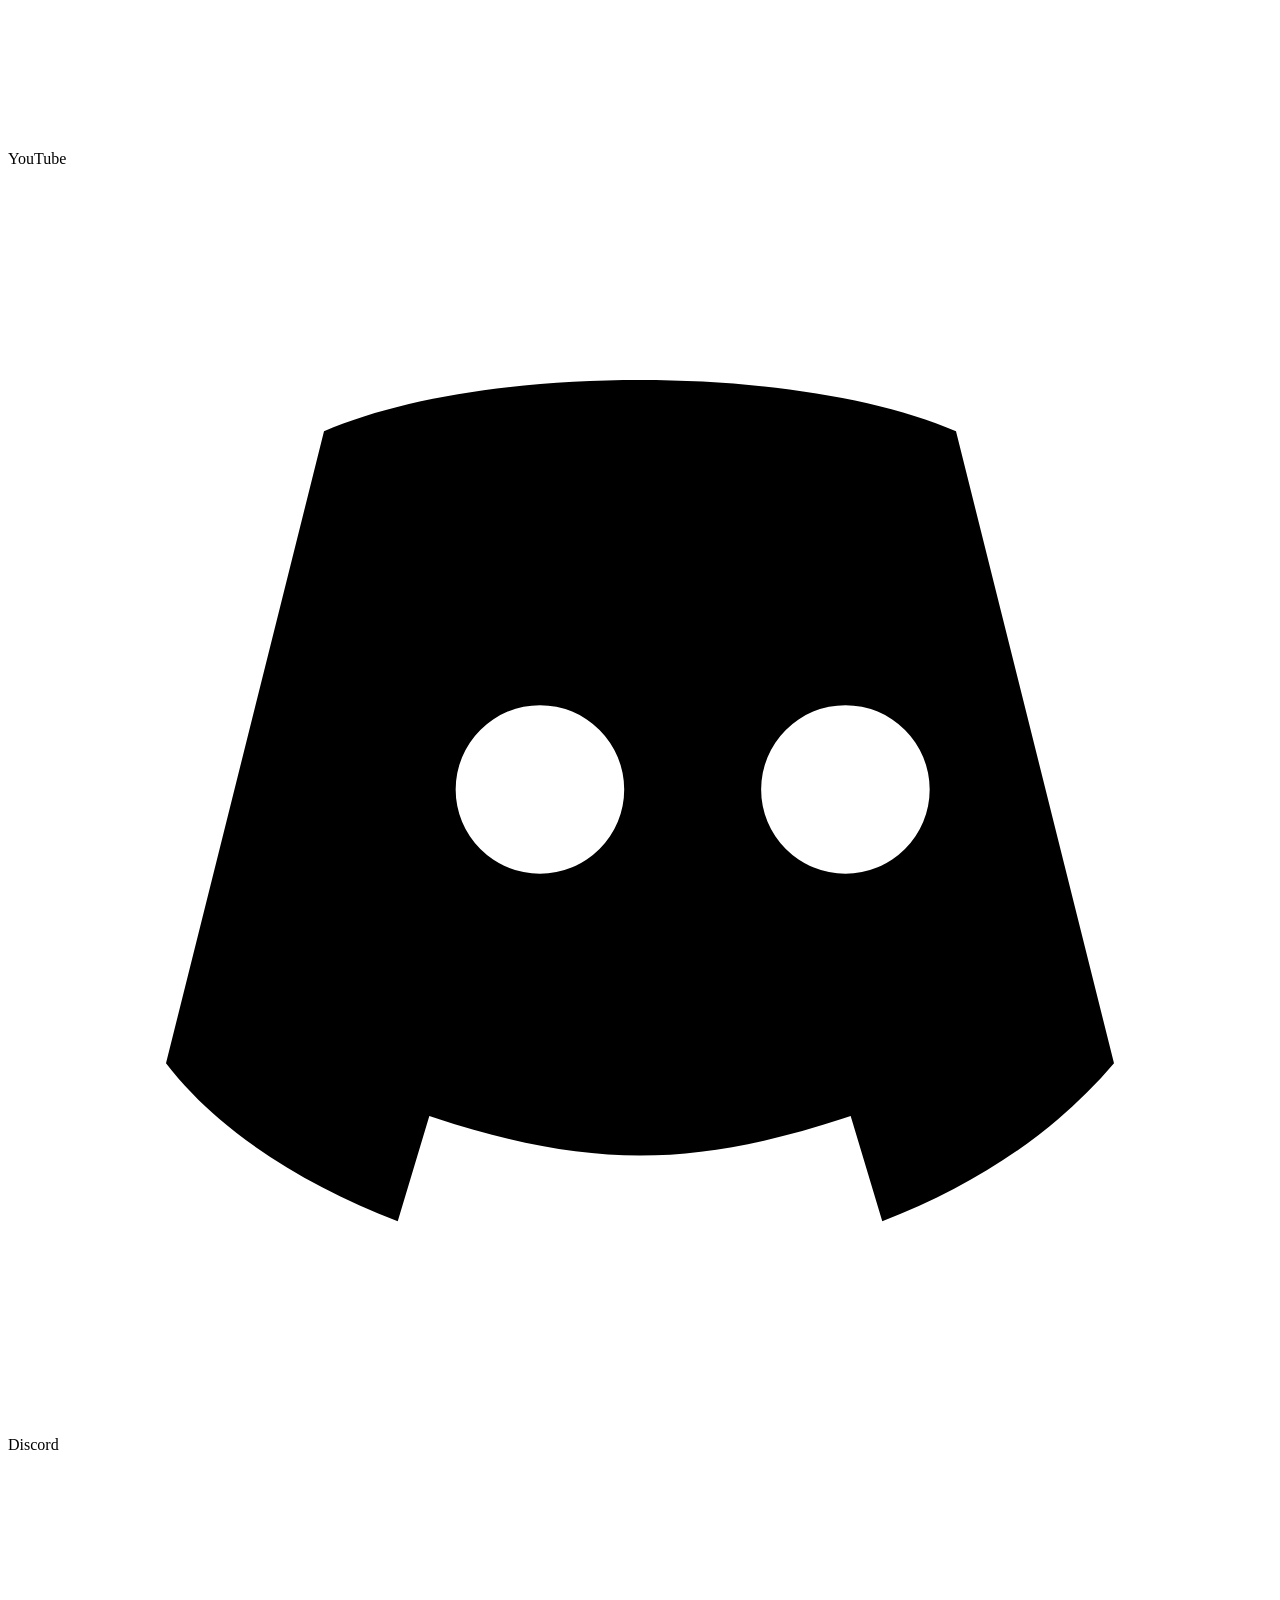
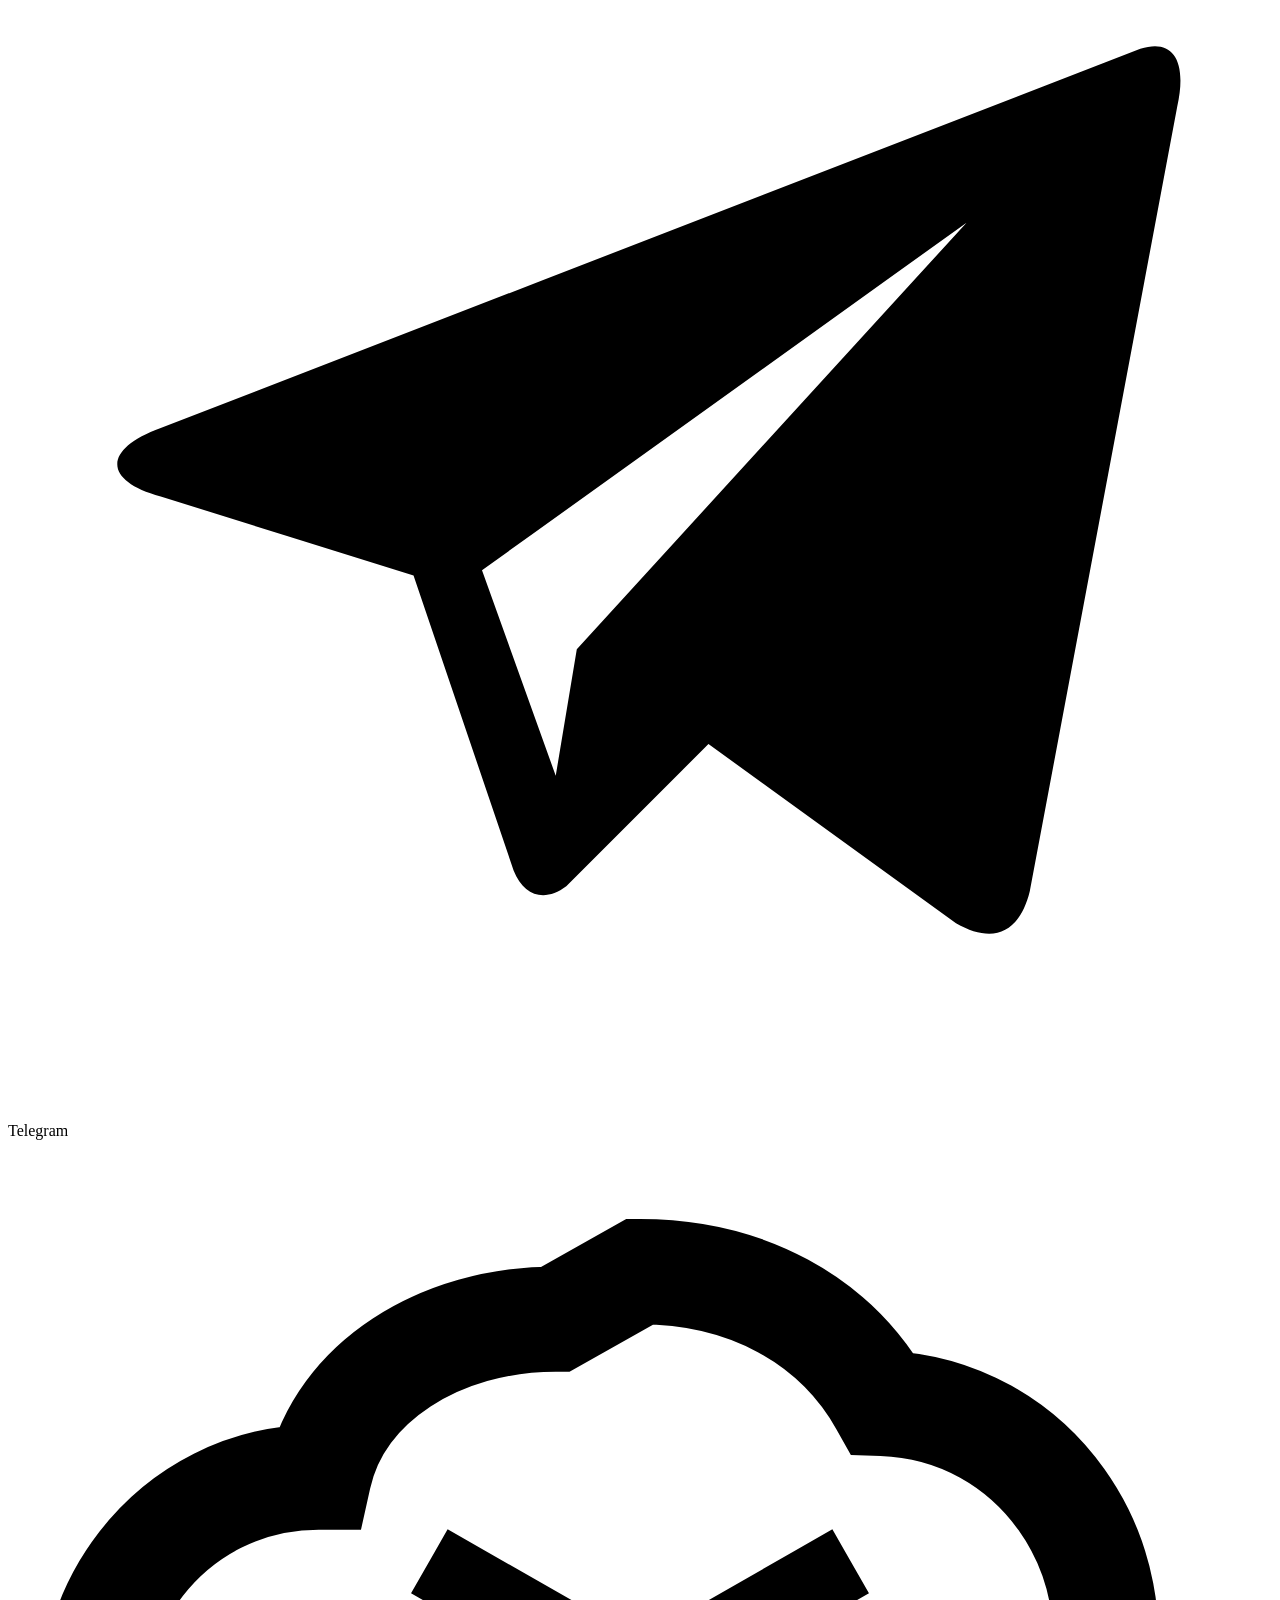
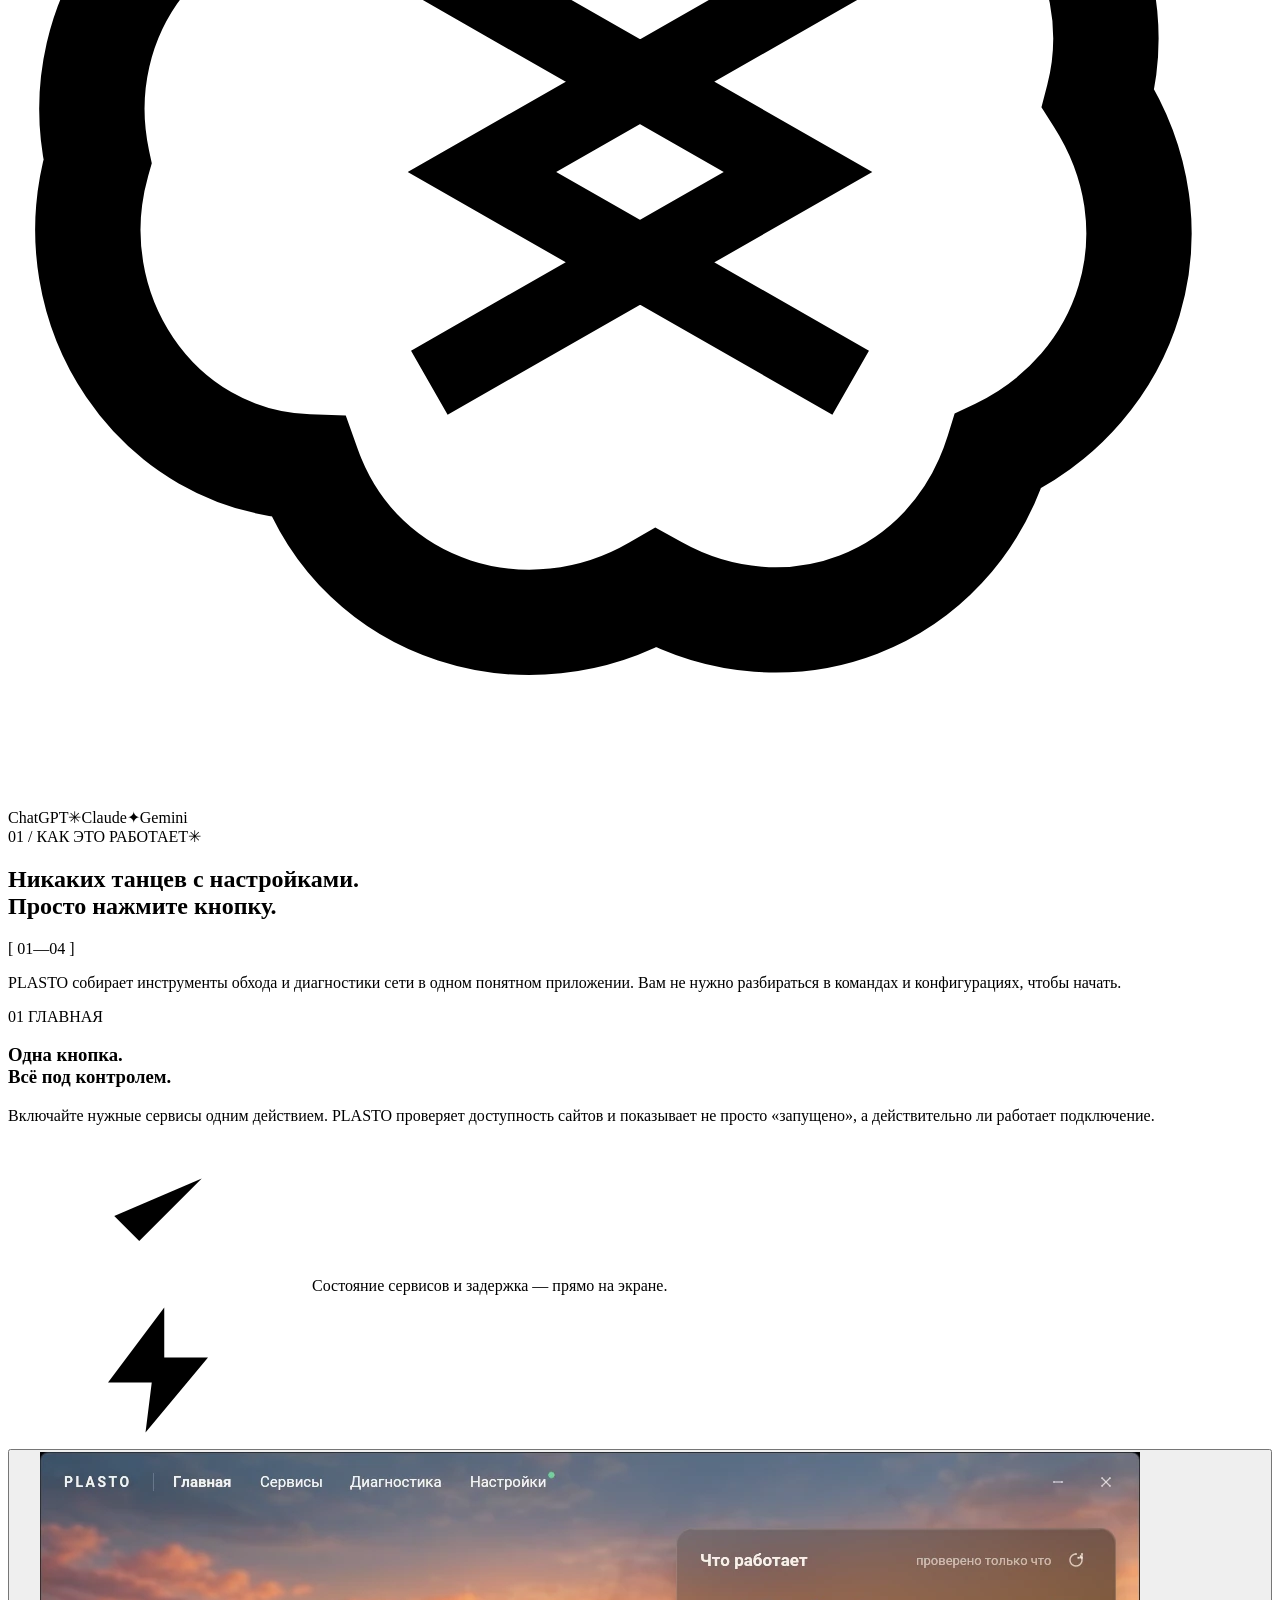
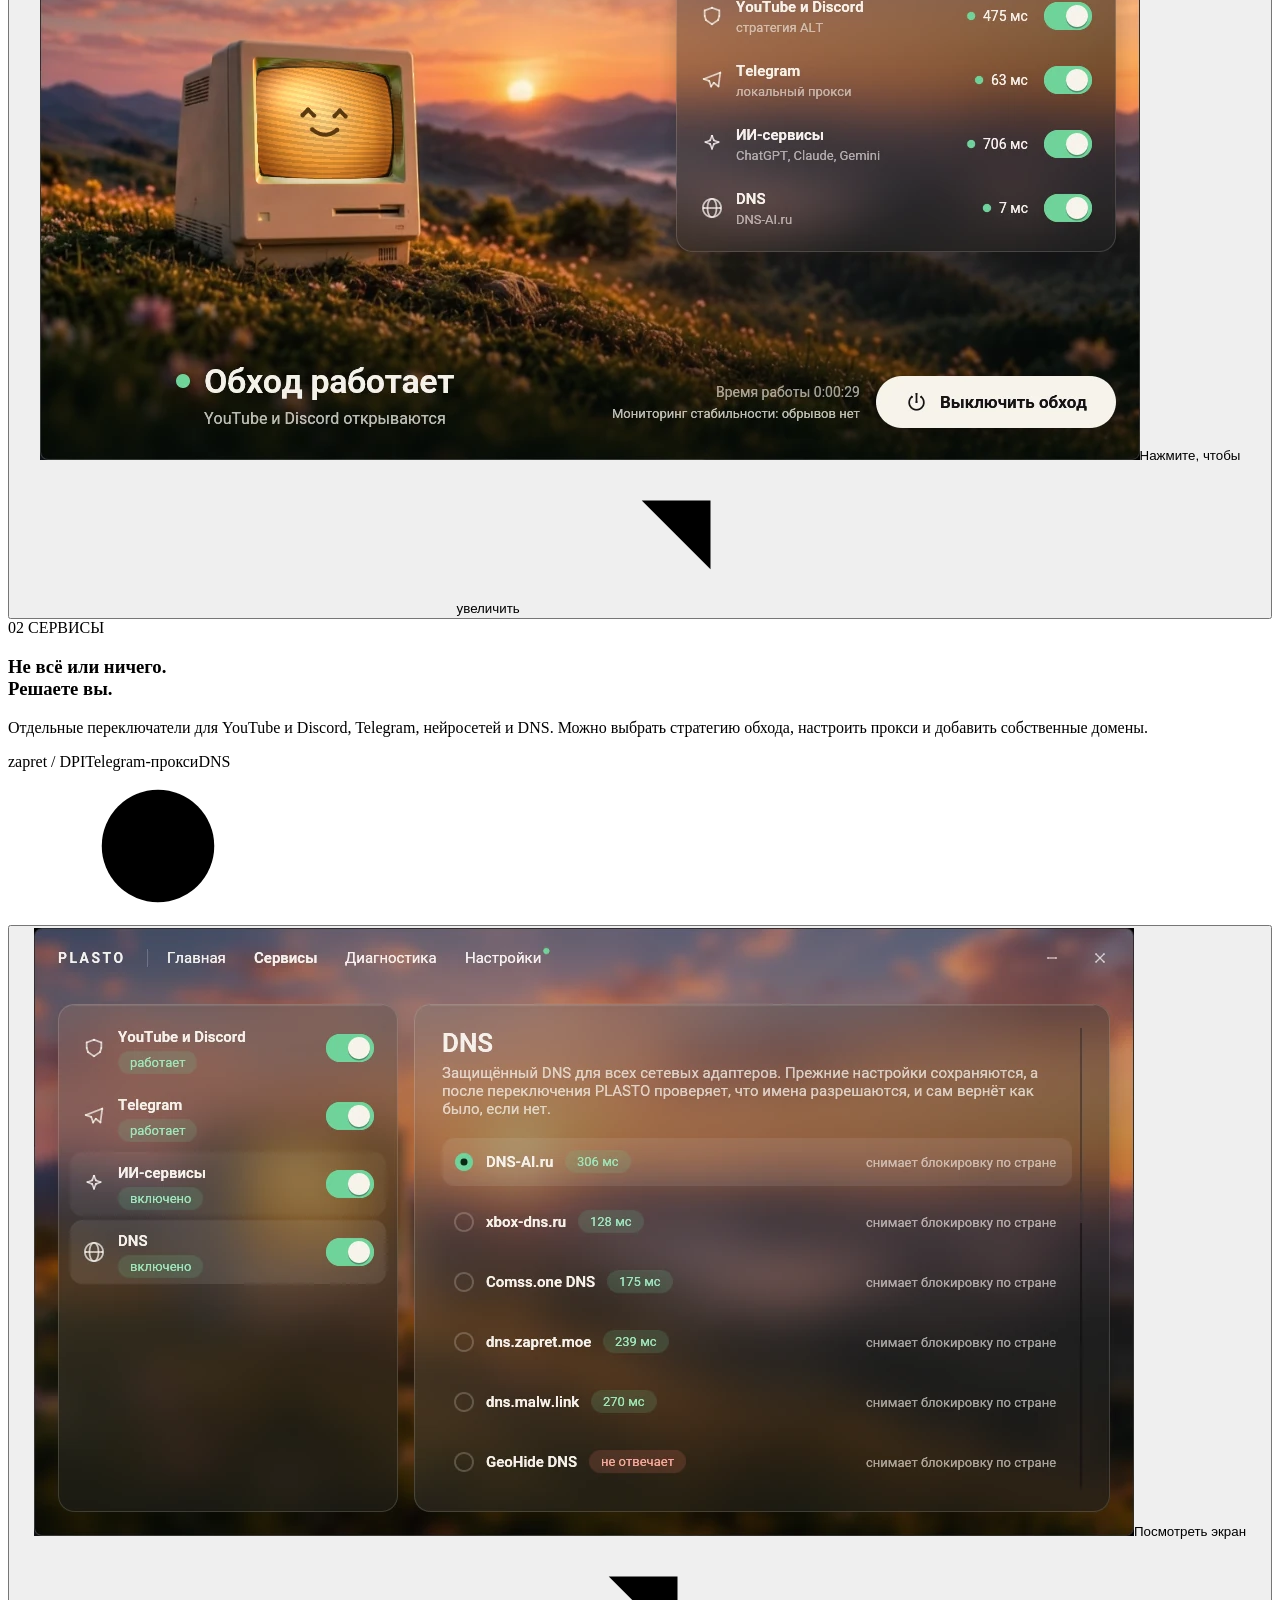
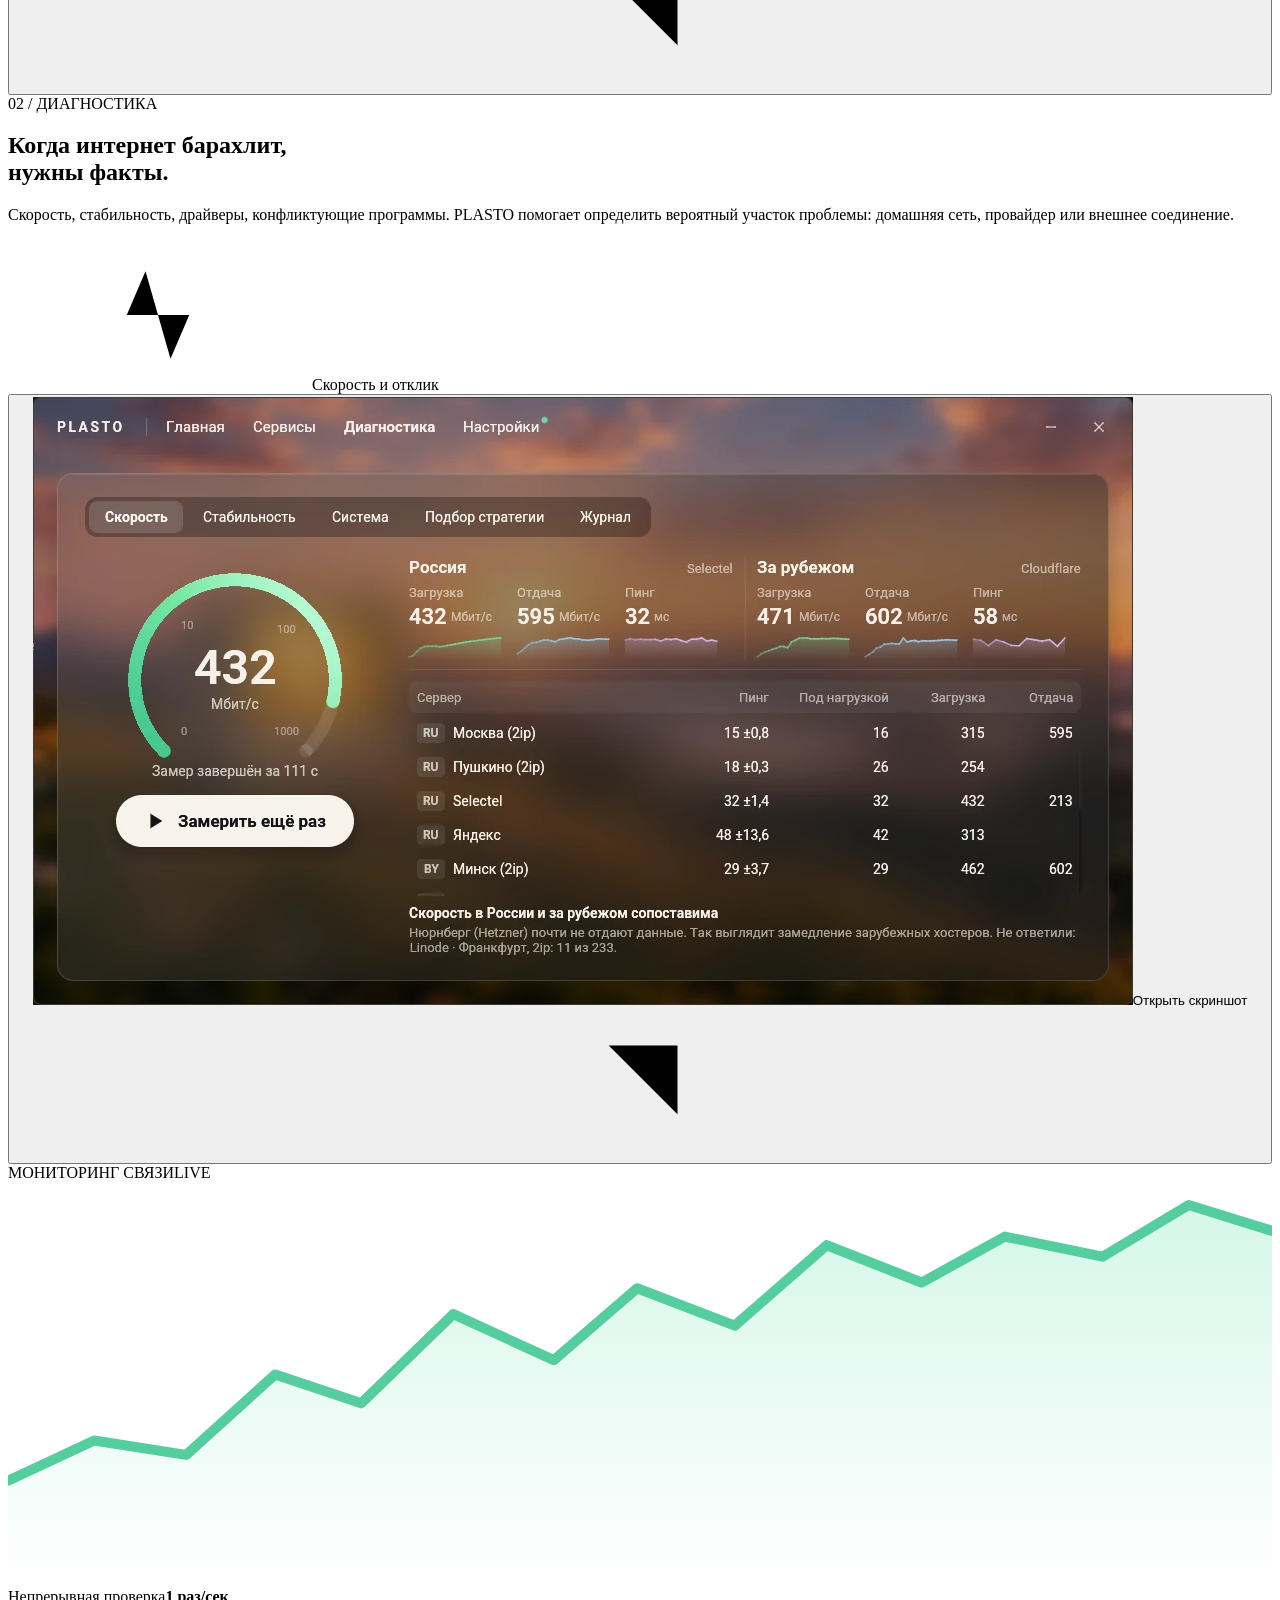
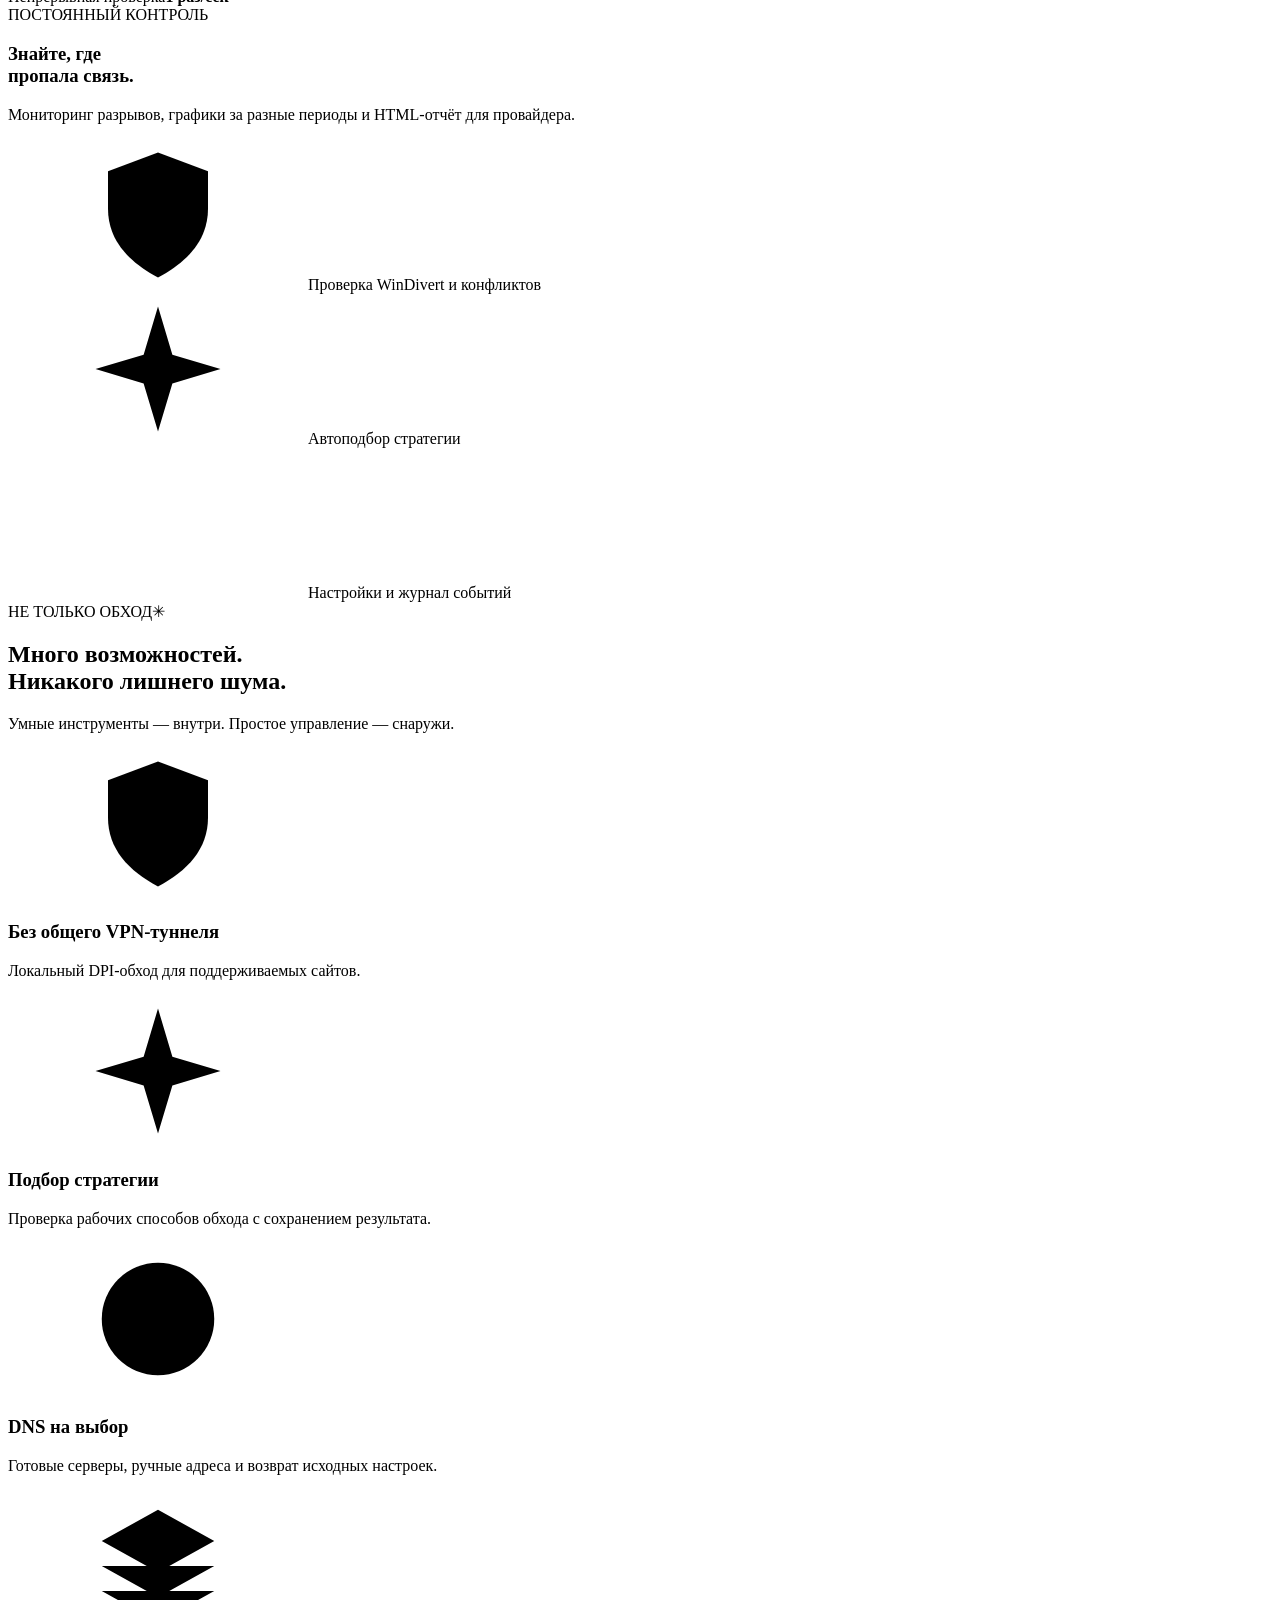
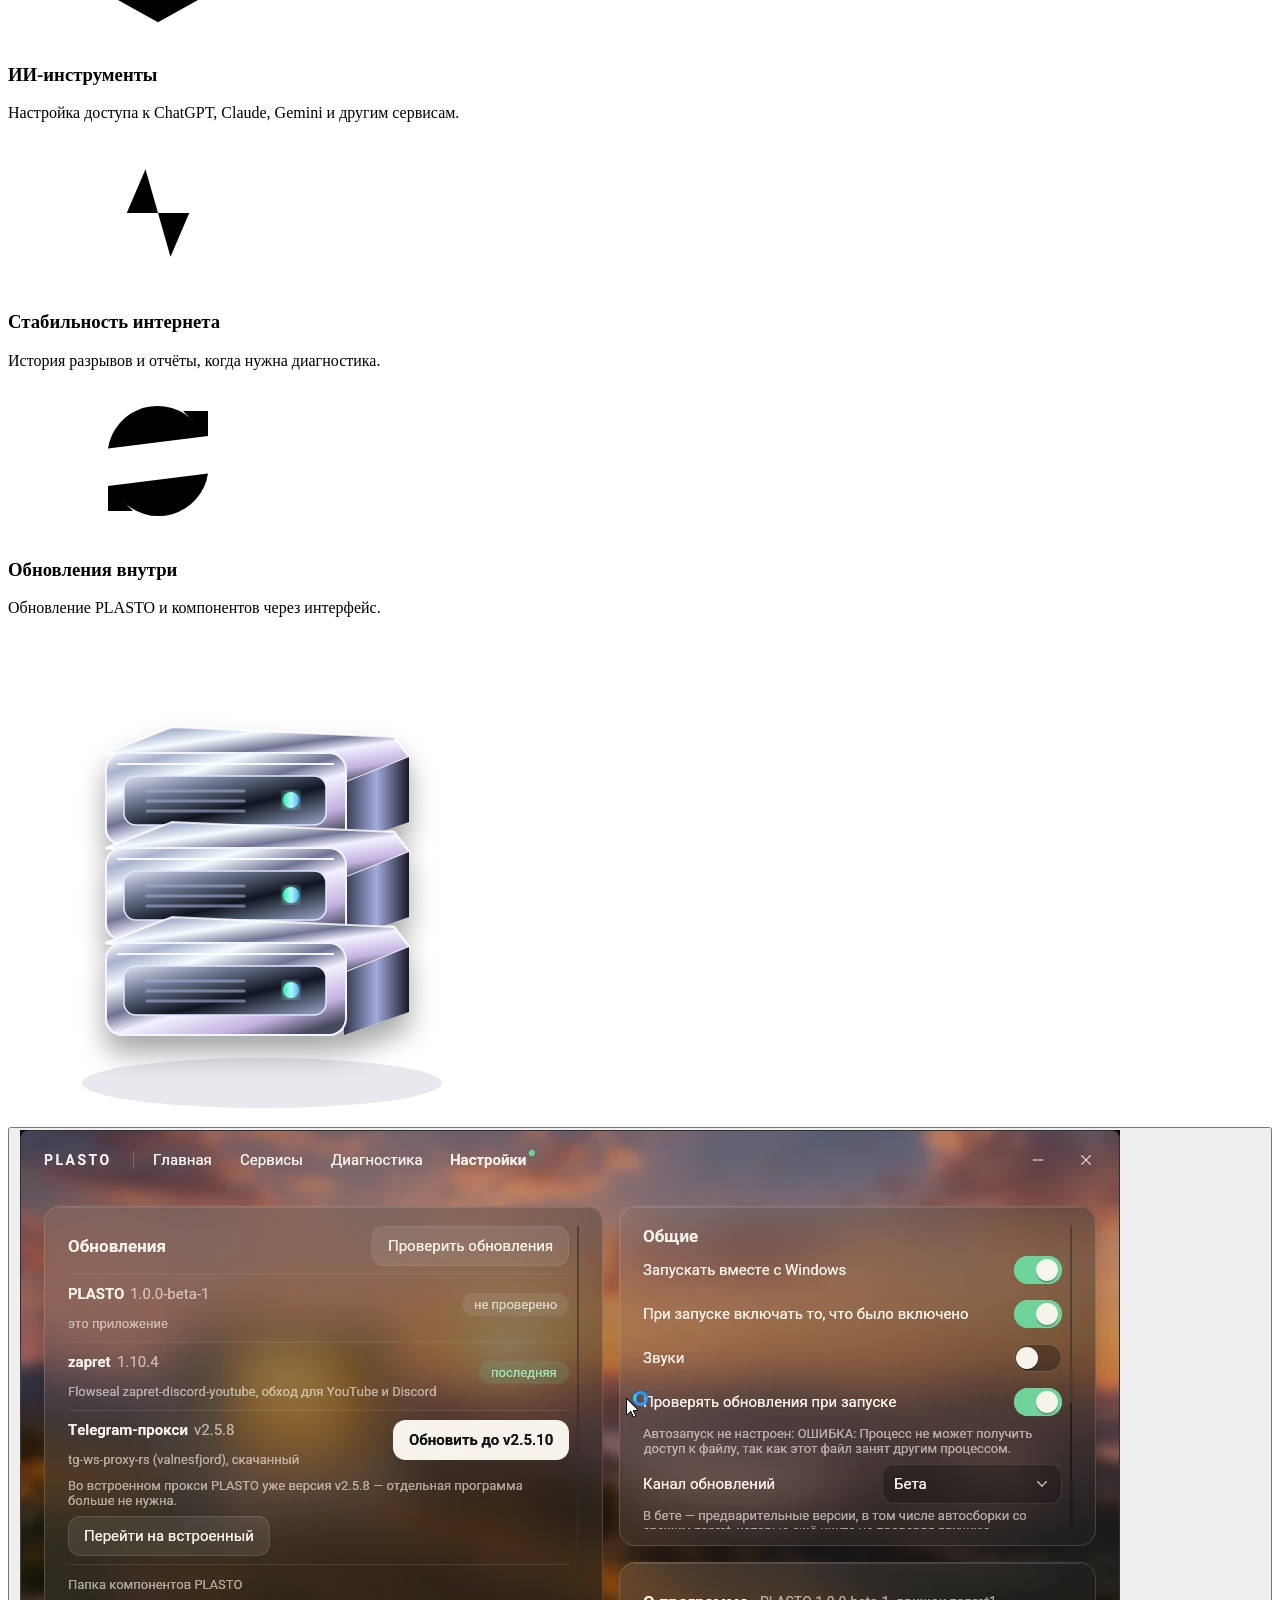
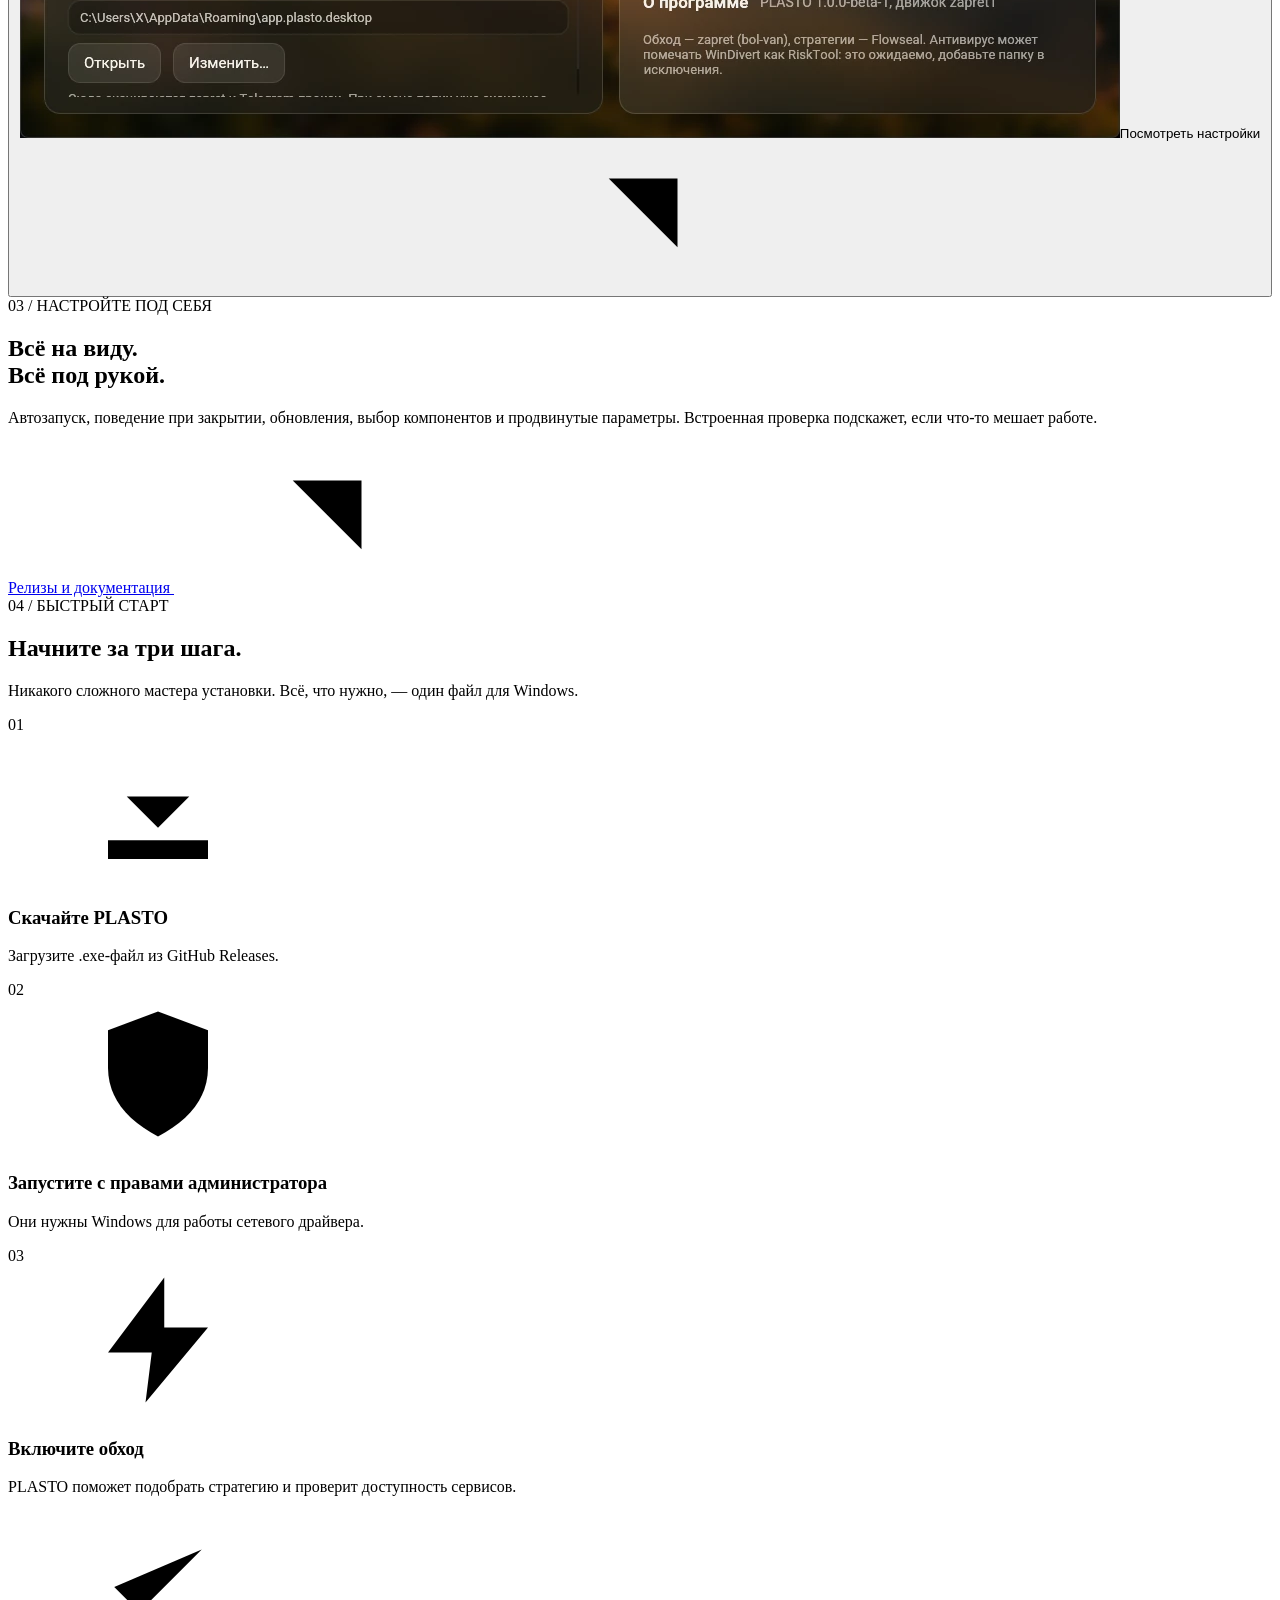
==== commit 4ac66feb: "Highlight network tools and diagnostics" ====
--- a/docs/index.html
+++ b/docs/index.html
@@ -5,21 +5,21 @@
   <meta name="viewport" content="width=device-width, initial-scale=1, viewport-fit=cover">
   <meta name="theme-color" content="#f8f9fb">
   <meta name="color-scheme" content="light">
-  <meta name="description" content="PLASTO для Windows 10/11 помогает настроить доступ к Gemini, ChatGPT, Claude, YouTube, Discord и Telegram. Прокси, DPI-обход, DNS и диагностика сети в одном приложении.">
+  <meta name="description" content="PLASTO для Windows: доступ к Gemini, ChatGPT, YouTube и Discord, подбор стратегий, настройки прокси и DNS, проверка скорости и стабильности интернета.">
   <meta name="keywords" content="PLASTO, Gemini, Google Gemini, ChatGPT, Claude, нейросети, доступ к ИИ, YouTube, Discord, Telegram, Windows, zapret, DPI, DNS">
   <meta name="author" content="PLASTO contributors">
   <meta property="og:type" content="website">
   <meta property="og:locale" content="ru_RU">
   <meta property="og:title" content="PLASTO — интернет снова работает">
-  <meta property="og:description" content="Gemini, ChatGPT, Claude, YouTube, Discord и Telegram: настройка доступа и диагностика сети в приложении для Windows.">
+  <meta property="og:description" content="Gemini, ChatGPT, YouTube и Discord: настройка доступа, прокси и DNS, проверка скорости и стабильности сети в PLASTO для Windows.">
   <meta property="og:image" content="https://plastoorg.github.io/PLASTO/assets/og-cover.png">
   <link rel="canonical" href="https://plastoorg.github.io/PLASTO/">
   <meta property="og:url" content="https://plastoorg.github.io/PLASTO/">
   <meta name="twitter:title" content="PLASTO — приложение для Windows">
-  <meta name="twitter:description" content="Настройка доступа к Gemini, ChatGPT, Claude, YouTube и Discord, Telegram-прокси и диагностика сети.">
+  <meta name="twitter:description" content="Gemini, ChatGPT, YouTube и Discord: настройка доступа, прокси, DNS и диагностика сети.">
   <meta name="twitter:image" content="https://plastoorg.github.io/PLASTO/assets/og-cover.png">
   <meta name="twitter:card" content="summary_large_image">
-  <title>PLASTO — Gemini, ChatGPT, Claude, YouTube и Discord для Windows</title>
+  <title>PLASTO — доступ к сервисам и диагностика интернета для Windows</title>
   <link rel="icon" type="image/svg+xml" href="assets/favicon.svg">
   <link rel="preconnect" href="https://fonts.googleapis.com">
   <link rel="preconnect" href="https://fonts.gstatic.com" crossorigin>
@@ -62,7 +62,7 @@
       <div class="hero-left" data-reveal>
         <p class="eyebrow"><span class="status-light"></span> БЕСПЛАТНО ДЛЯ WINDOWS <span class="eyebrow-divider">/</span> ОТКРЫТЫЙ КОД</p>
         <h1 id="hero-title">Интернет<br>снова<br><span class="accent-serif">работает.</span></h1>
-        <p class="hero-description">PLASTO помогает настроить доступ к <strong>Gemini, ChatGPT, Claude, YouTube, Discord и Telegram</strong> — без обязательного общего VPN-туннеля.</p>
+        <p class="hero-description">PLASTO помогает настроить доступ к <strong>Gemini, ChatGPT, Claude, YouTube, Discord и Telegram</strong>, подобрать стратегию, управлять прокси и DNS, проверить скорость и стабильность сети.</p>
         <div class="hero-actions"><a class="btn btn-dark btn-large" href="https://github.com/plastoorg/PLASTO/releases" target="_blank" rel="noopener noreferrer"><svg><use href="#i-windows"/></svg> Скачать для Windows <span class="btn-circle"><svg><use href="#i-arrow"/></svg></span></a><a class="btn btn-glass btn-large" href="https://github.com/plastoorg/PLASTO" target="_blank" rel="noopener noreferrer"><svg><use href="#i-github"/></svg> GitHub</a></div>
         <p class="hero-meta">Windows 10/11 <span>·</span> Один .exe-файл <span>·</span> Без подписки</p>
       </div>
@@ -96,7 +96,7 @@
       </article>
     </section>
 
-    <section class="diagnostics" id="diagnostics"><div class="shell"><div class="diagnostics-intro"><div><span class="section-index">02 / ДИАГНОСТИКА</span><h2 data-reveal>Когда интернет барахлит,<br><span class="muted">нужны факты.</span></h2></div><p>Скорость, стабильность, драйверы, конфликтующие программы. PLASTO помогает найти причину, а не гадать, почему всё снова перестало работать.</p></div><div class="diag-layout"><div class="diag-large" data-reveal><span class="diag-badge"><svg><use href="#i-activity"/></svg> Скорость и отклик</span><button class="shot-button" data-shot="speed" aria-label="Увеличить экран замера скорости"><span class="app-window"><img src="assets/speed.webp" alt="Замер скорости PLASTO: серверы в России и за рубежом, задержка, загрузка и отдача" width="1100" height="608" loading="lazy"></span><span class="zoom-hint">Открыть скриншот <svg><use href="#i-arrowup"/></svg></span></button></div><div class="diag-side" data-reveal><div class="signal-demo" aria-label="Иллюстрация мониторинга связи"><div class="signal-top"><span><i class="signal-live"></i> МОНИТОРИНГ СВЯЗИ</span><span>LIVE</span></div><svg viewBox="0 0 440 140" preserveAspectRatio="none" aria-hidden="true"><defs><linearGradient id="chartFill" x1="0" y1="0" x2="0" y2="1"><stop offset="0" stop-color="#62dfad" stop-opacity=".27"/><stop offset="1" stop-color="#62dfad" stop-opacity="0"/></linearGradient></defs><path d="M0 104 30 90 62 95 93 67 123 77 155 46 190 62 219 37 253 50 285 22 318 35 347 19 381 26 411 8 440 17 V140 H0Z" fill="url(#chartFill)"/><path d="M0 104 30 90 62 95 93 67 123 77 155 46 190 62 219 37 253 50 285 22 318 35 347 19 381 26 411 8 440 17" fill="none" stroke="#55cd9e" stroke-width="3.5" stroke-linejoin="round" stroke-linecap="round"/></svg><div class="signal-stats"><span>Непрерывная проверка</span><strong>1 раз/сек</strong></div></div><div class="diag-side-copy"><span class="overline">ПОСТОЯННЫЙ КОНТРОЛЬ</span><h3>Знайте, где<br>пропала связь.</h3><p>Мониторинг разрывов, графики за разные периоды и HTML-отчёт для провайдера.</p></div></div></div><div class="diag-bottom"><div><svg><use href="#i-shield"/></svg><span>Проверка WinDivert и конфликтов</span></div><div><svg><use href="#i-magic"/></svg><span>Автоподбор стратегии</span></div><div><svg><use href="#i-sliders"/></svg><span>Настройки и журнал событий</span></div></div></div></section>
+    <section class="diagnostics" id="diagnostics"><div class="shell"><div class="diagnostics-intro"><div><span class="section-index">02 / ДИАГНОСТИКА</span><h2 data-reveal>Когда интернет барахлит,<br><span class="muted">нужны факты.</span></h2></div><p>Скорость, стабильность, драйверы, конфликтующие программы. PLASTO помогает определить вероятный участок проблемы: домашняя сеть, провайдер или внешнее соединение.</p></div><div class="diag-layout"><div class="diag-large" data-reveal><span class="diag-badge"><svg><use href="#i-activity"/></svg> Скорость и отклик</span><button class="shot-button" data-shot="speed" aria-label="Увеличить экран замера скорости"><span class="app-window"><img src="assets/speed.webp" alt="Замер скорости PLASTO: серверы в России и за рубежом, задержка, загрузка и отдача" width="1100" height="608" loading="lazy"></span><span class="zoom-hint">Открыть скриншот <svg><use href="#i-arrowup"/></svg></span></button></div><div class="diag-side" data-reveal><div class="signal-demo" aria-label="Иллюстрация мониторинга связи"><div class="signal-top"><span><i class="signal-live"></i> МОНИТОРИНГ СВЯЗИ</span><span>LIVE</span></div><svg viewBox="0 0 440 140" preserveAspectRatio="none" aria-hidden="true"><defs><linearGradient id="chartFill" x1="0" y1="0" x2="0" y2="1"><stop offset="0" stop-color="#62dfad" stop-opacity=".27"/><stop offset="1" stop-color="#62dfad" stop-opacity="0"/></linearGradient></defs><path d="M0 104 30 90 62 95 93 67 123 77 155 46 190 62 219 37 253 50 285 22 318 35 347 19 381 26 411 8 440 17 V140 H0Z" fill="url(#chartFill)"/><path d="M0 104 30 90 62 95 93 67 123 77 155 46 190 62 219 37 253 50 285 22 318 35 347 19 381 26 411 8 440 17" fill="none" stroke="#55cd9e" stroke-width="3.5" stroke-linejoin="round" stroke-linecap="round"/></svg><div class="signal-stats"><span>Непрерывная проверка</span><strong>1 раз/сек</strong></div></div><div class="diag-side-copy"><span class="overline">ПОСТОЯННЫЙ КОНТРОЛЬ</span><h3>Знайте, где<br>пропала связь.</h3><p>Мониторинг разрывов, графики за разные периоды и HTML-отчёт для провайдера.</p></div></div></div><div class="diag-bottom"><div><svg><use href="#i-shield"/></svg><span>Проверка WinDivert и конфликтов</span></div><div><svg><use href="#i-magic"/></svg><span>Автоподбор стратегии</span></div><div><svg><use href="#i-sliders"/></svg><span>Настройки и журнал событий</span></div></div></div></section>
 
     <section class="dark-band shell" aria-labelledby="dark-title"><div class="dark-inner"><div class="dark-band-top"><span class="eyebrow eyebrow-light">НЕ ТОЛЬКО ОБХОД</span><span class="dark-symbol">✳</span></div><div class="dark-band-title"><h2 id="dark-title">Много возможностей.<br><span>Никакого лишнего шума.</span></h2><p>Умные инструменты — внутри. Простое управление — снаружи.</p></div><div class="dark-grid"><div class="dark-cell"><span class="dark-cell-icon"><svg><use href="#i-shield"/></svg></span><h3>Без общего VPN-туннеля</h3><p>Локальный DPI-обход для поддерживаемых сайтов.</p></div><div class="dark-cell"><span class="dark-cell-icon"><svg><use href="#i-magic"/></svg></span><h3>Подбор стратегии</h3><p>Проверка рабочих способов обхода с сохранением результата.</p></div><div class="dark-cell"><span class="dark-cell-icon"><svg><use href="#i-globe"/></svg></span><h3>DNS на выбор</h3><p>Готовые серверы, ручные адреса и возврат исходных настроек.</p></div><div class="dark-cell"><span class="dark-cell-icon"><svg><use href="#i-layers"/></svg></span><h3>ИИ-инструменты</h3><p>Настройка доступа к ChatGPT, Claude, Gemini и другим сервисам.</p></div><div class="dark-cell"><span class="dark-cell-icon"><svg><use href="#i-activity"/></svg></span><h3>Стабильность интернета</h3><p>История разрывов и отчёты, когда нужна диагностика.</p></div><div class="dark-cell"><span class="dark-cell-icon"><svg><use href="#i-refresh"/></svg></span><h3>Обновления внутри</h3><p>Обновление PLASTO и компонентов через интерфейс.</p></div></div><img class="dark-servers" src="assets/chrome-servers.svg" alt="" aria-hidden="true" loading="lazy"></div></section>
 
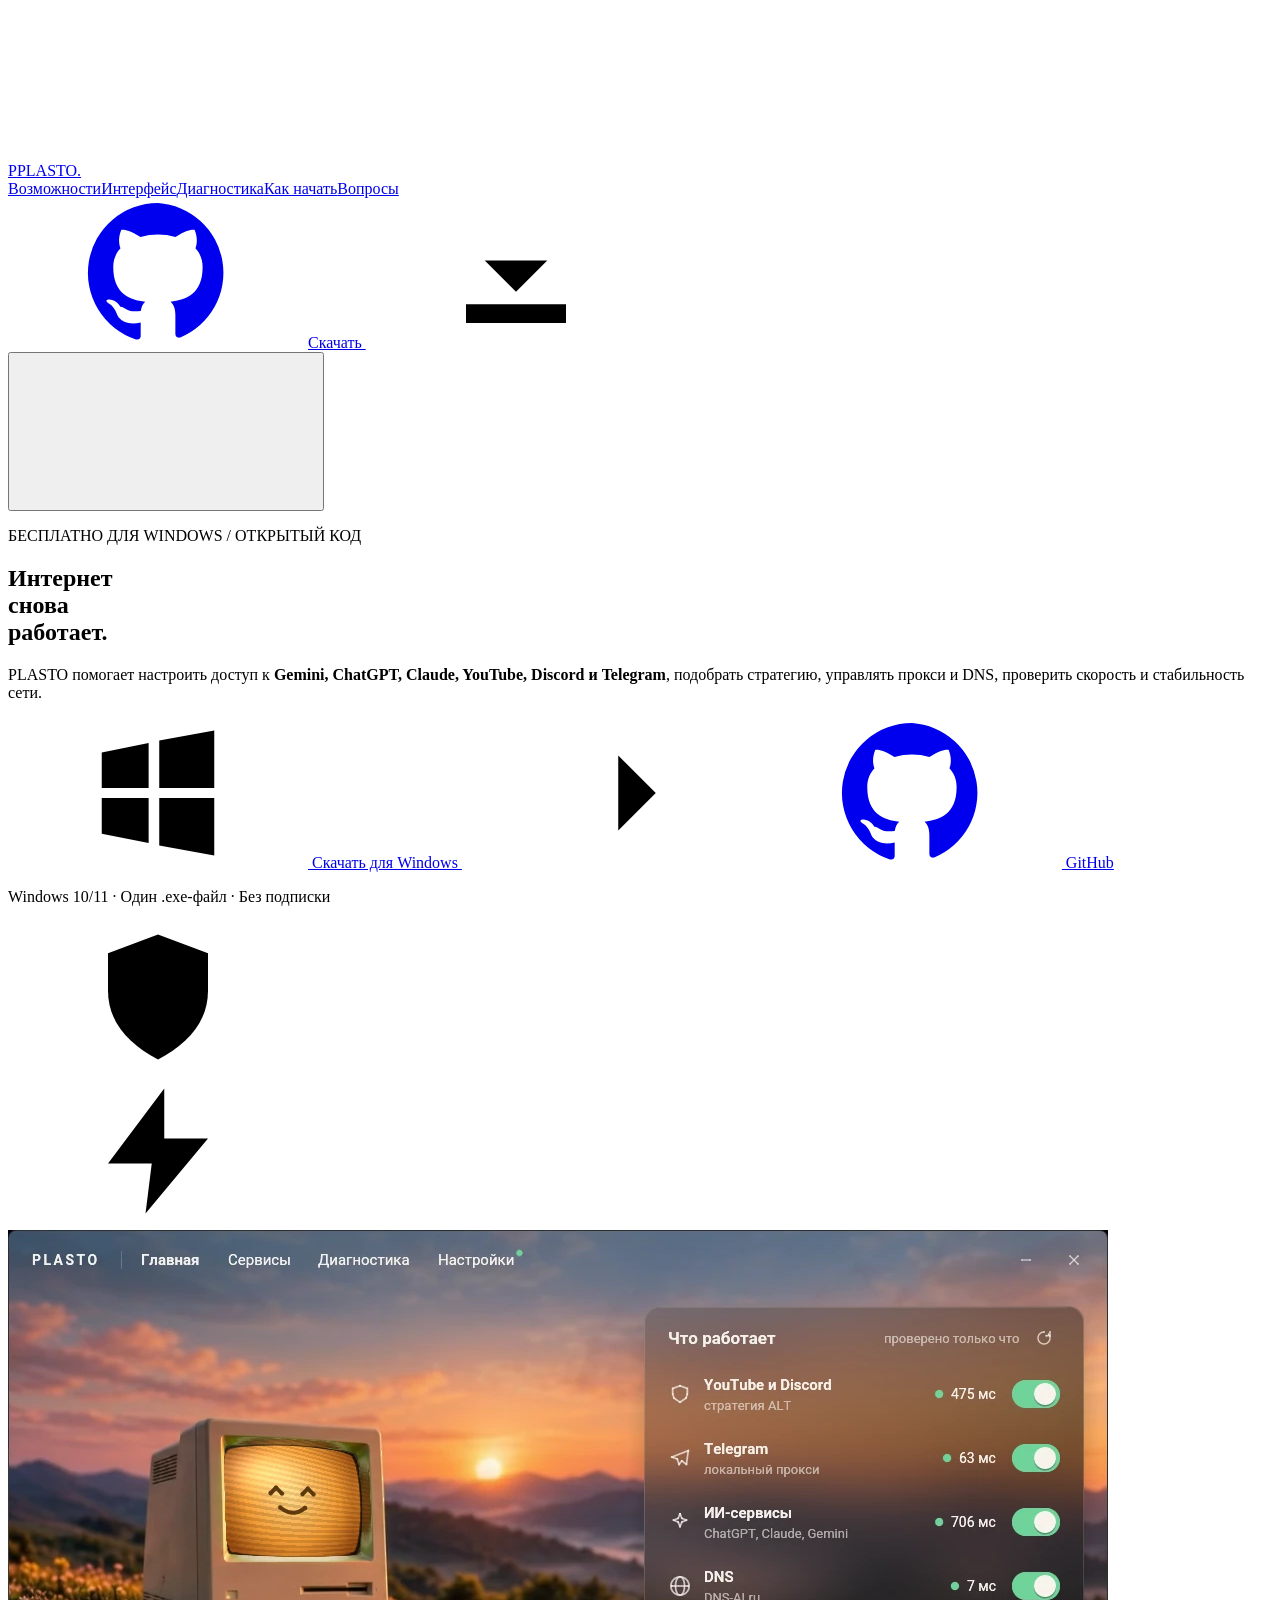
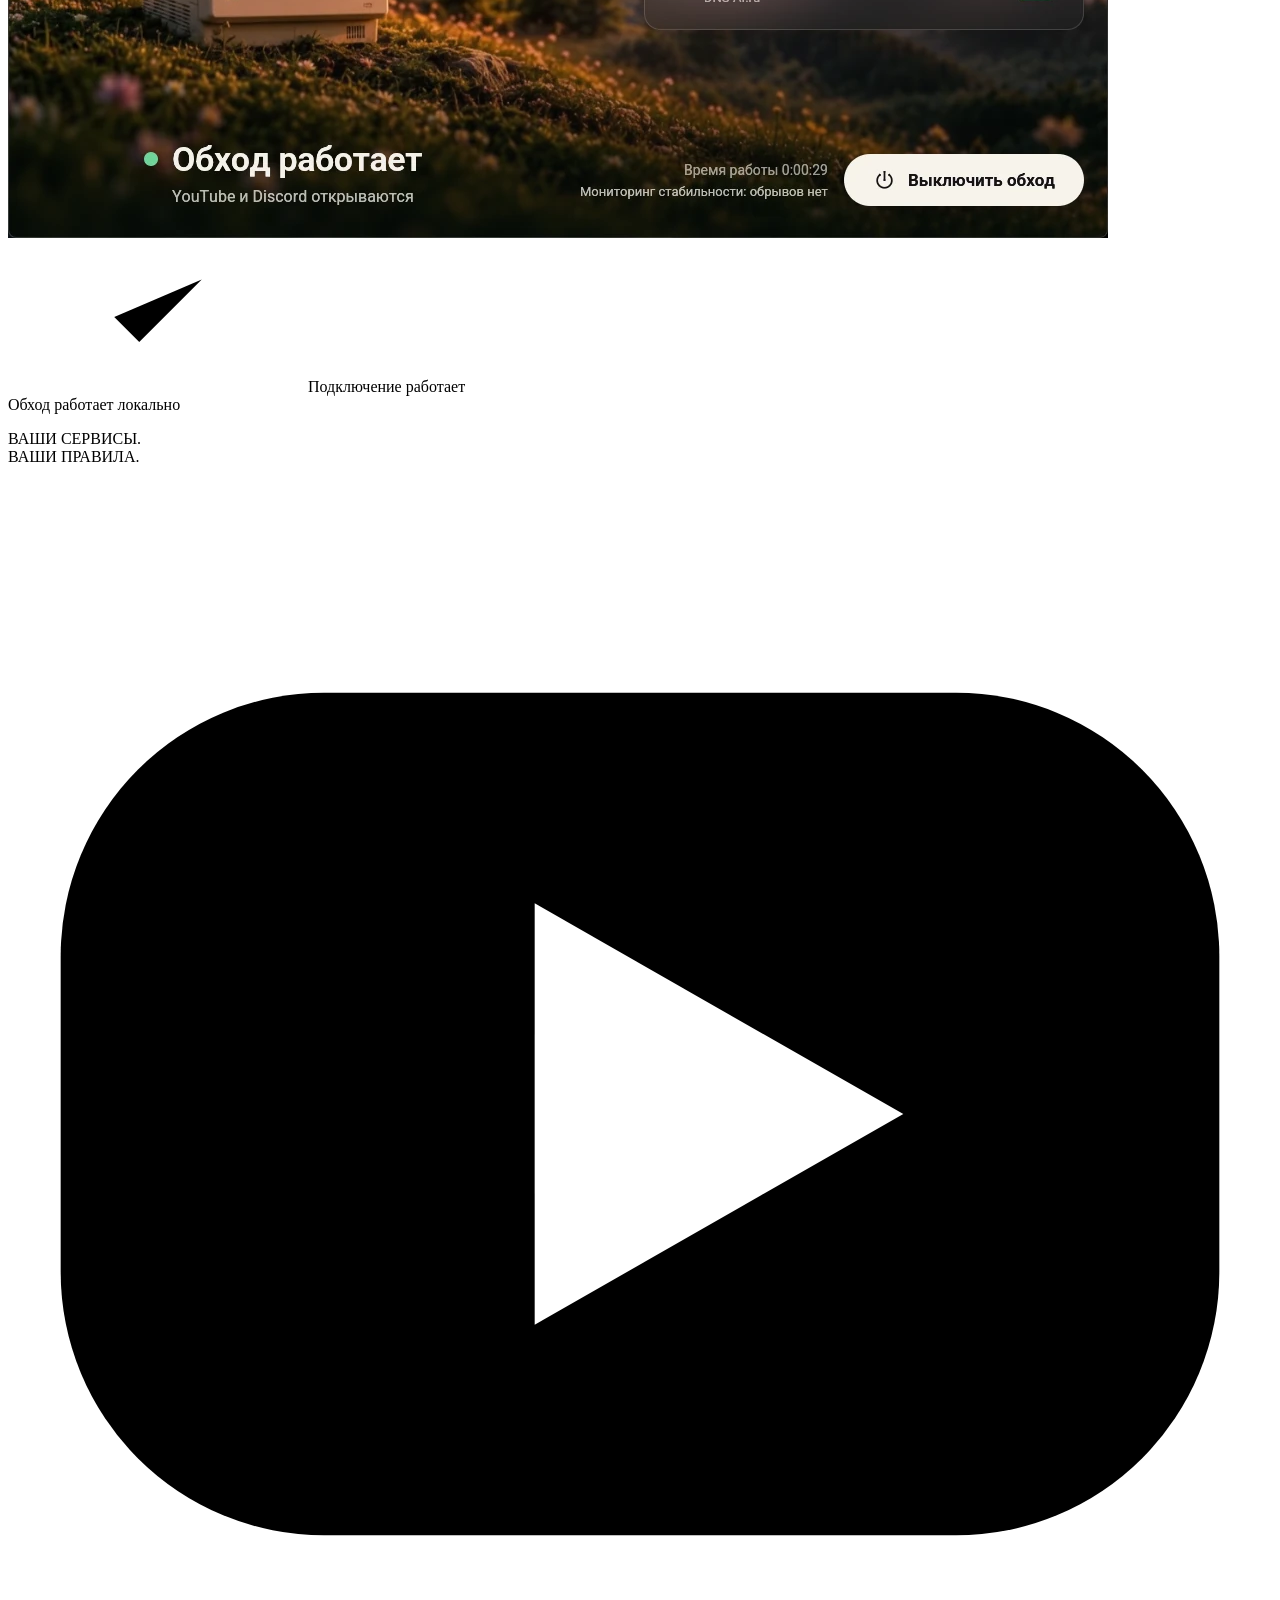
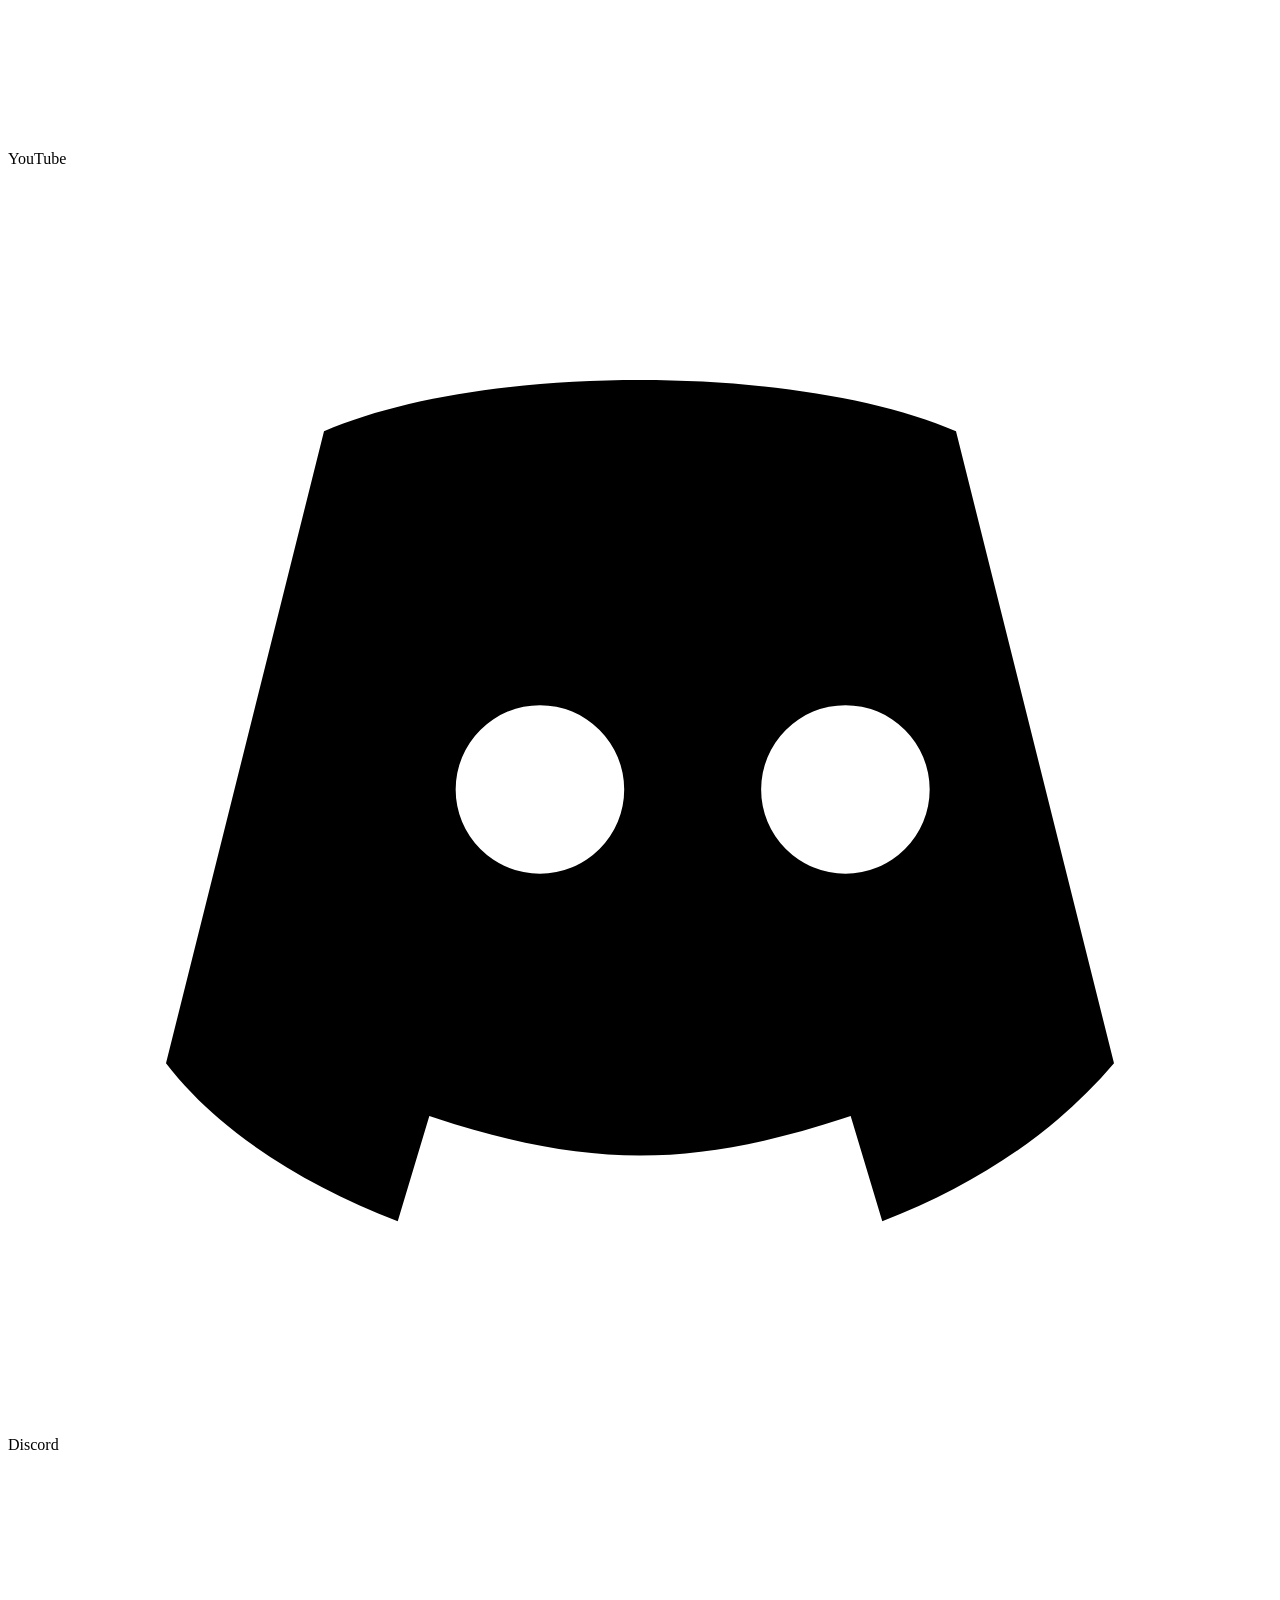
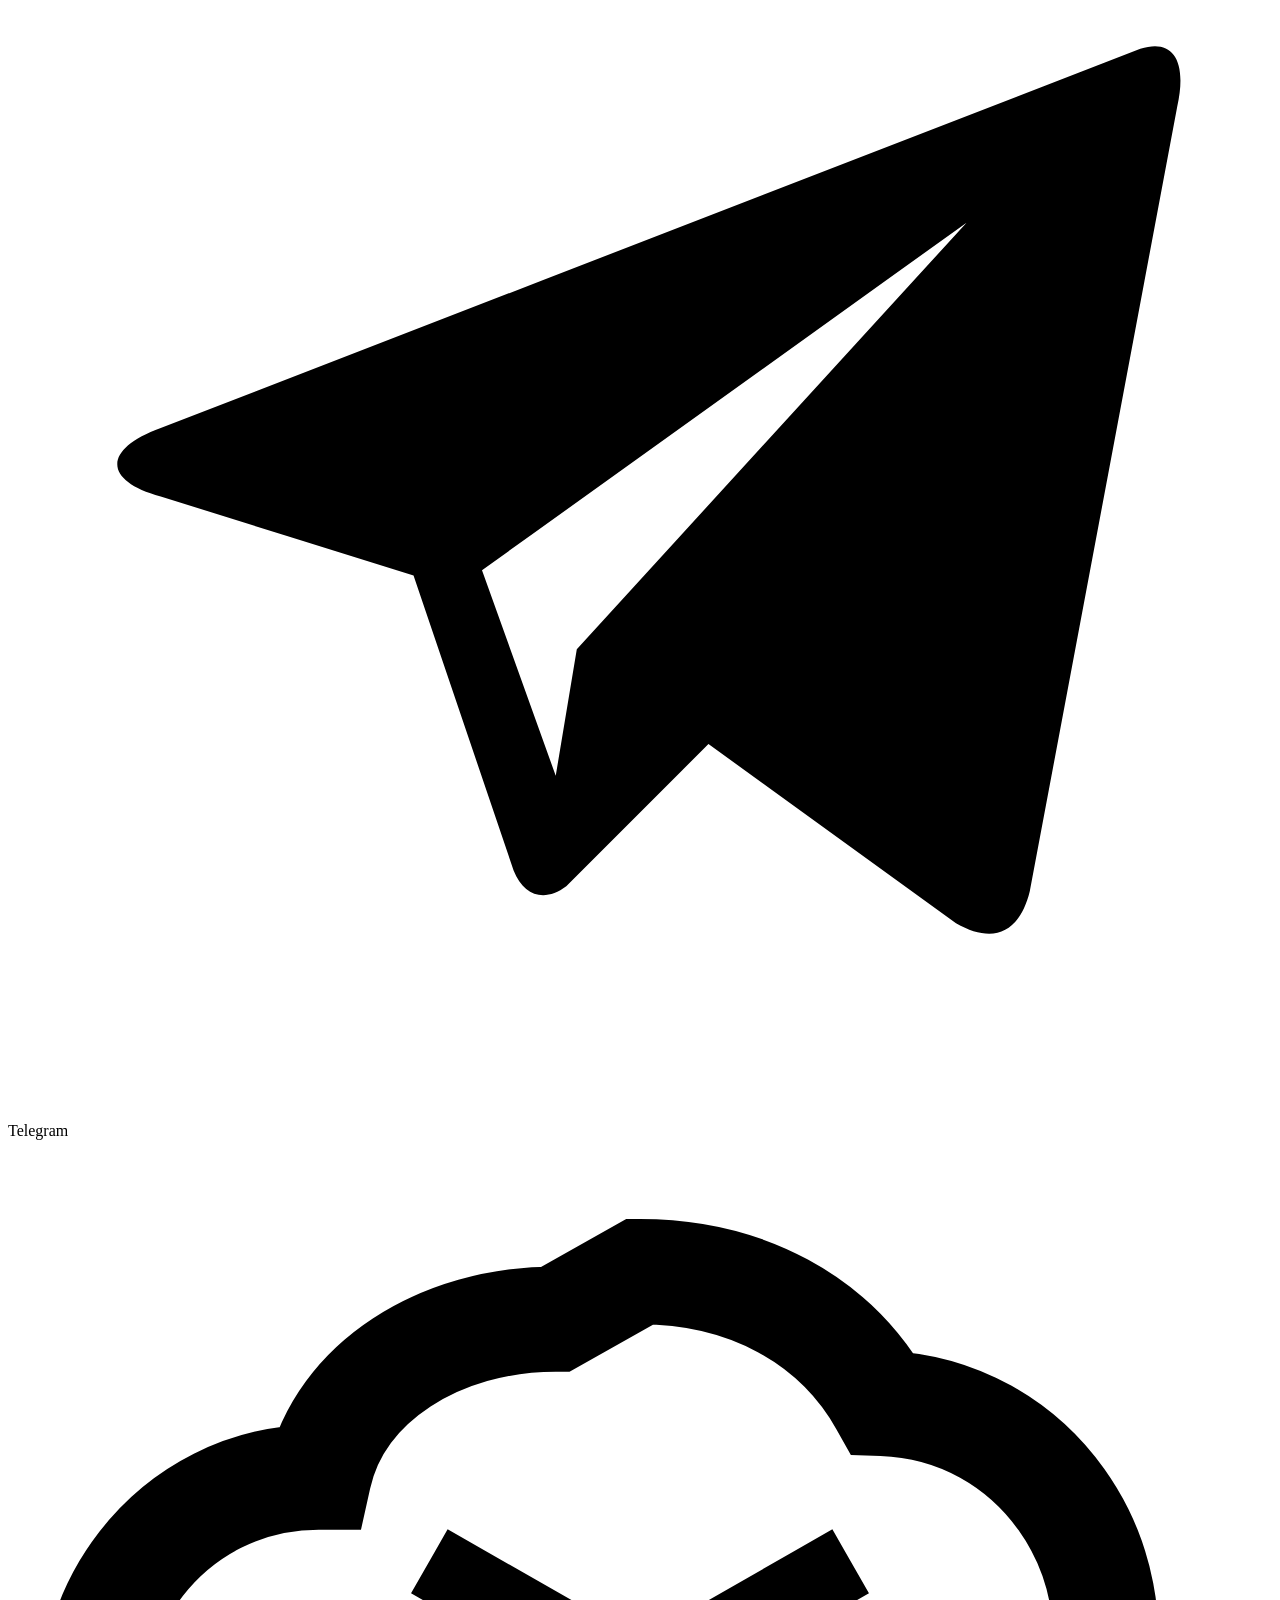
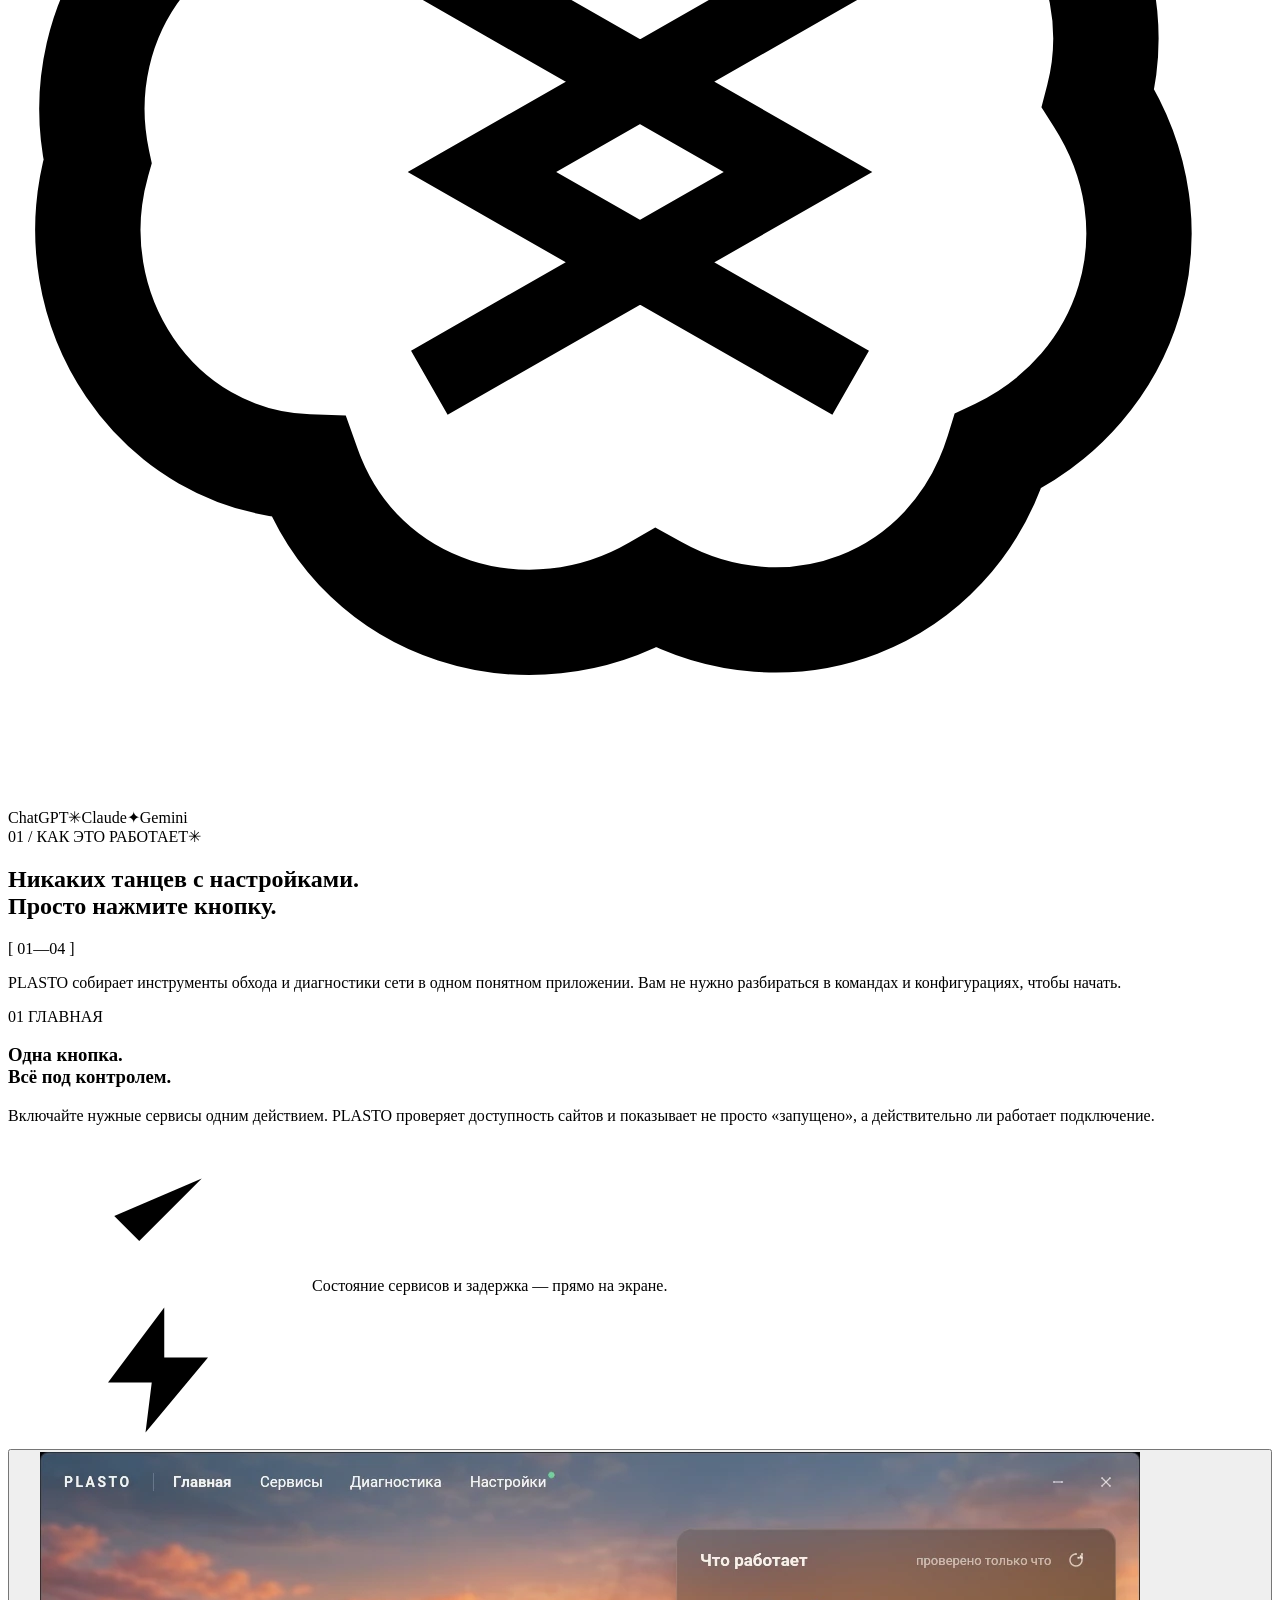
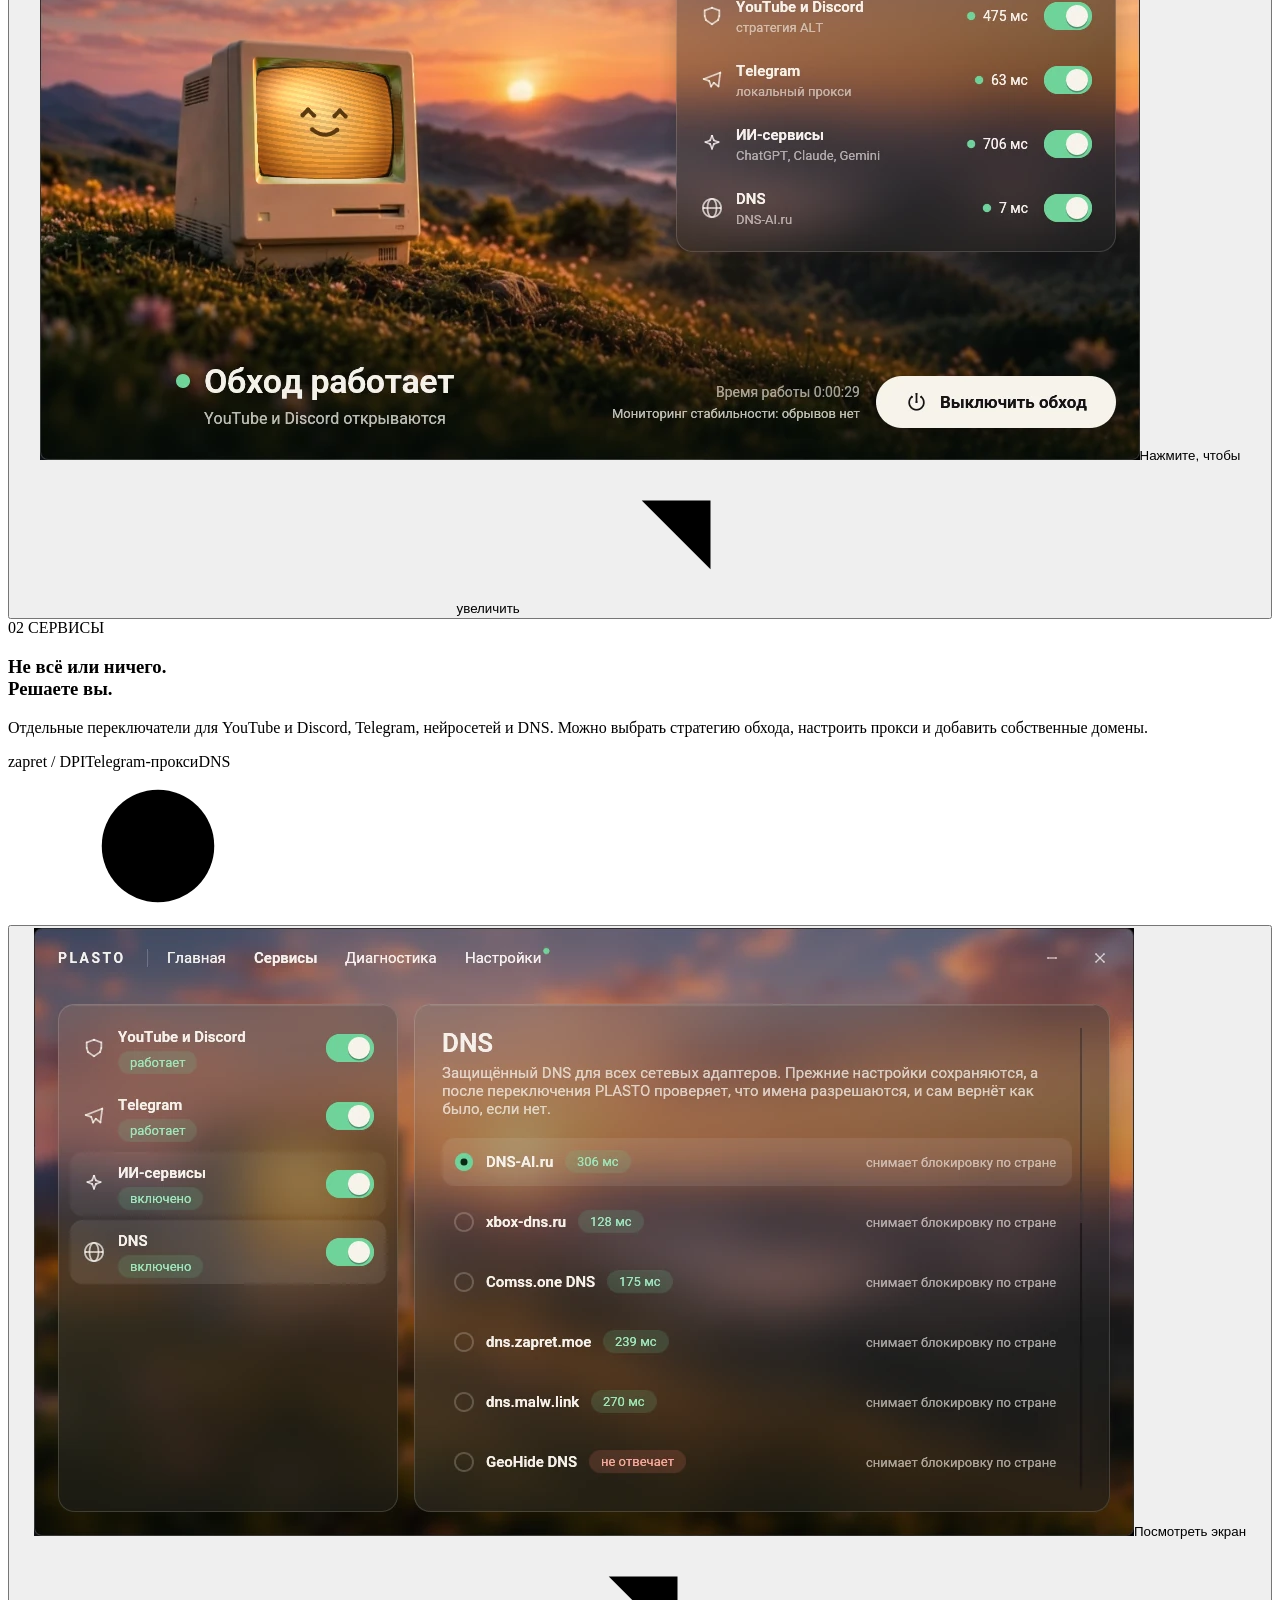
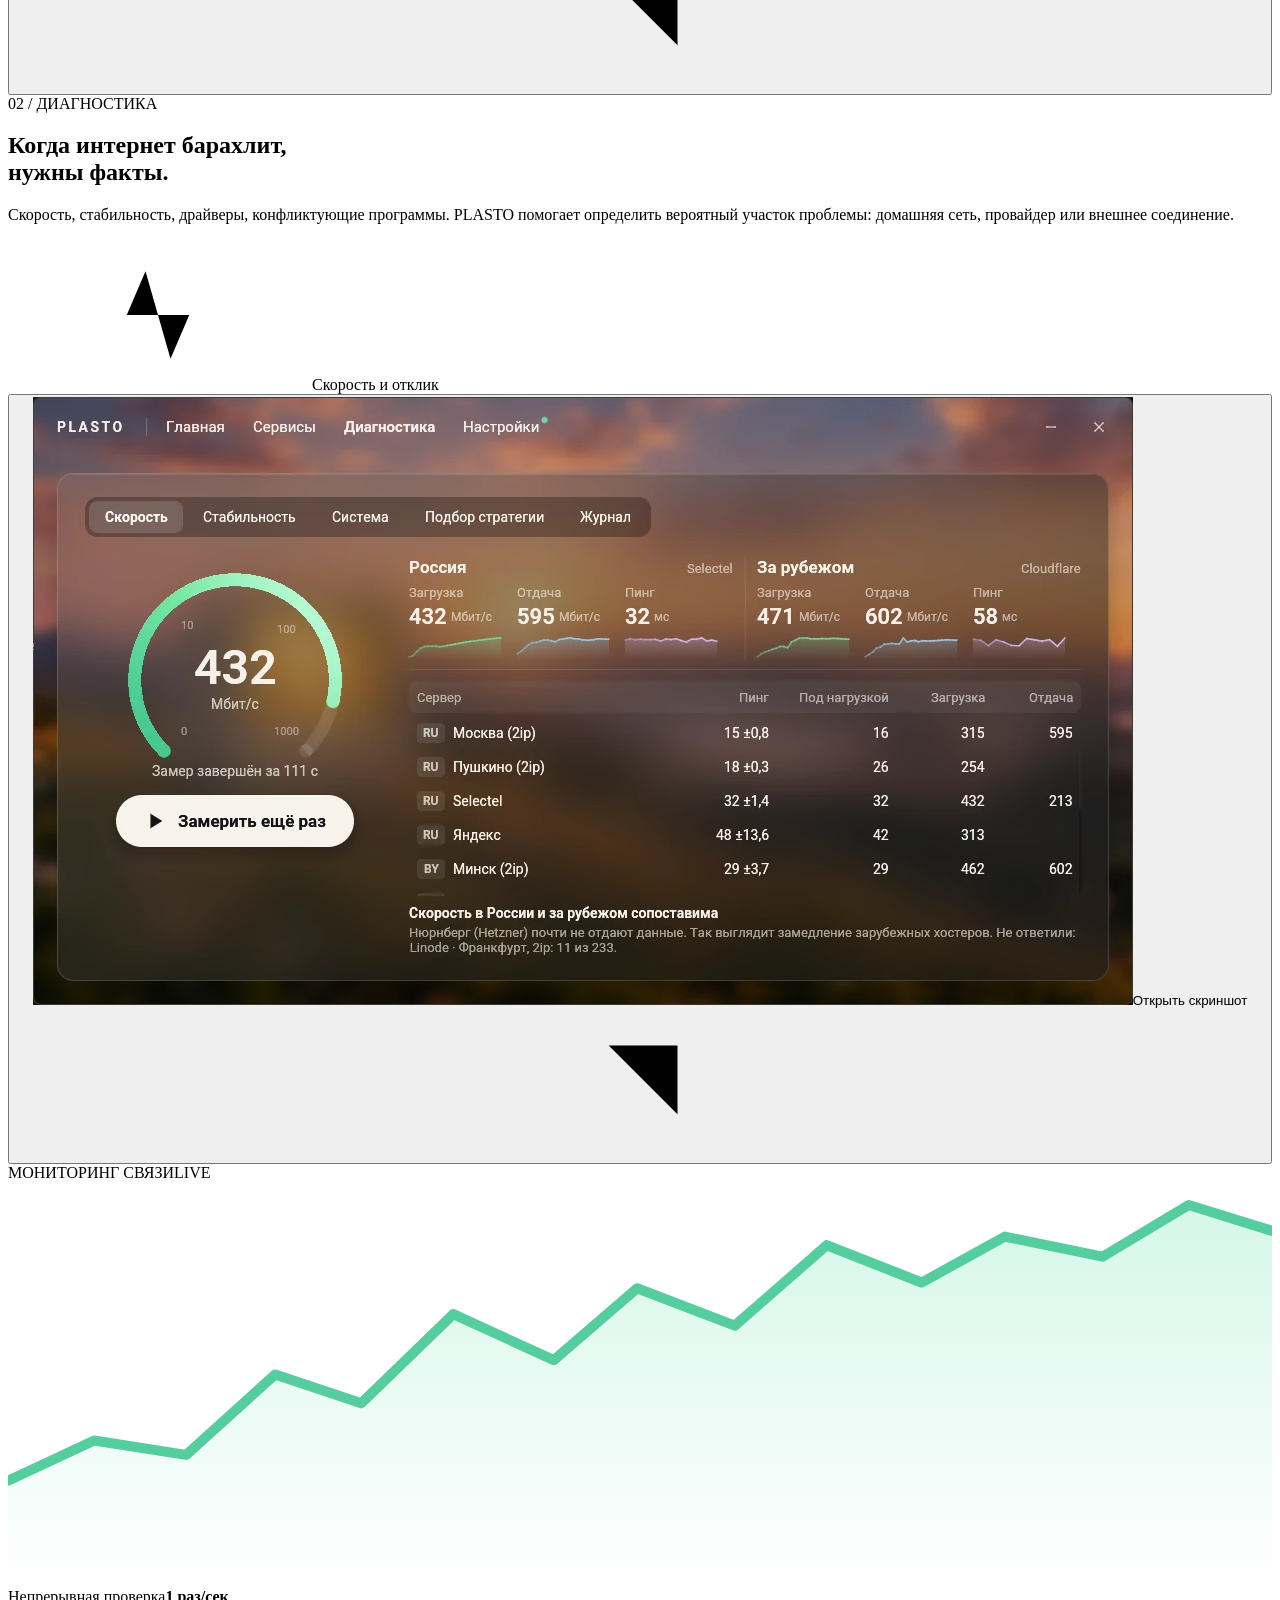
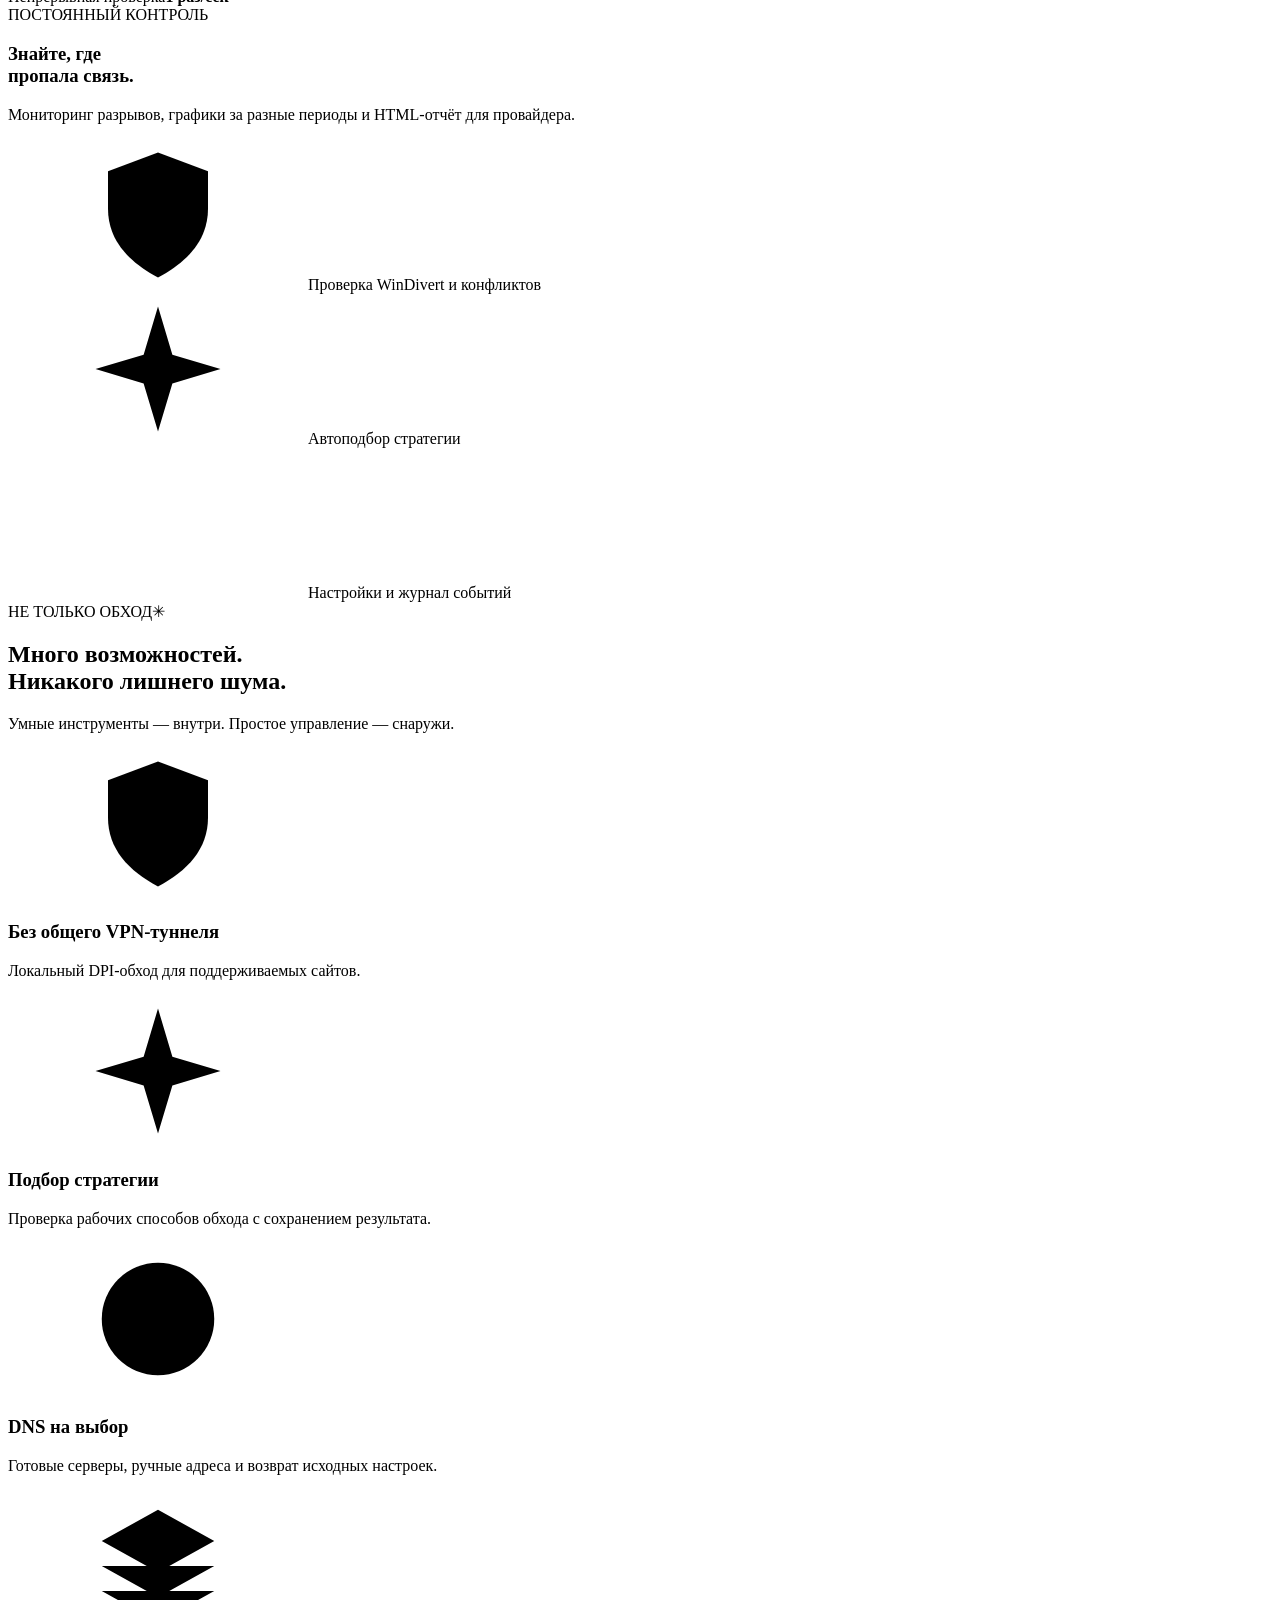
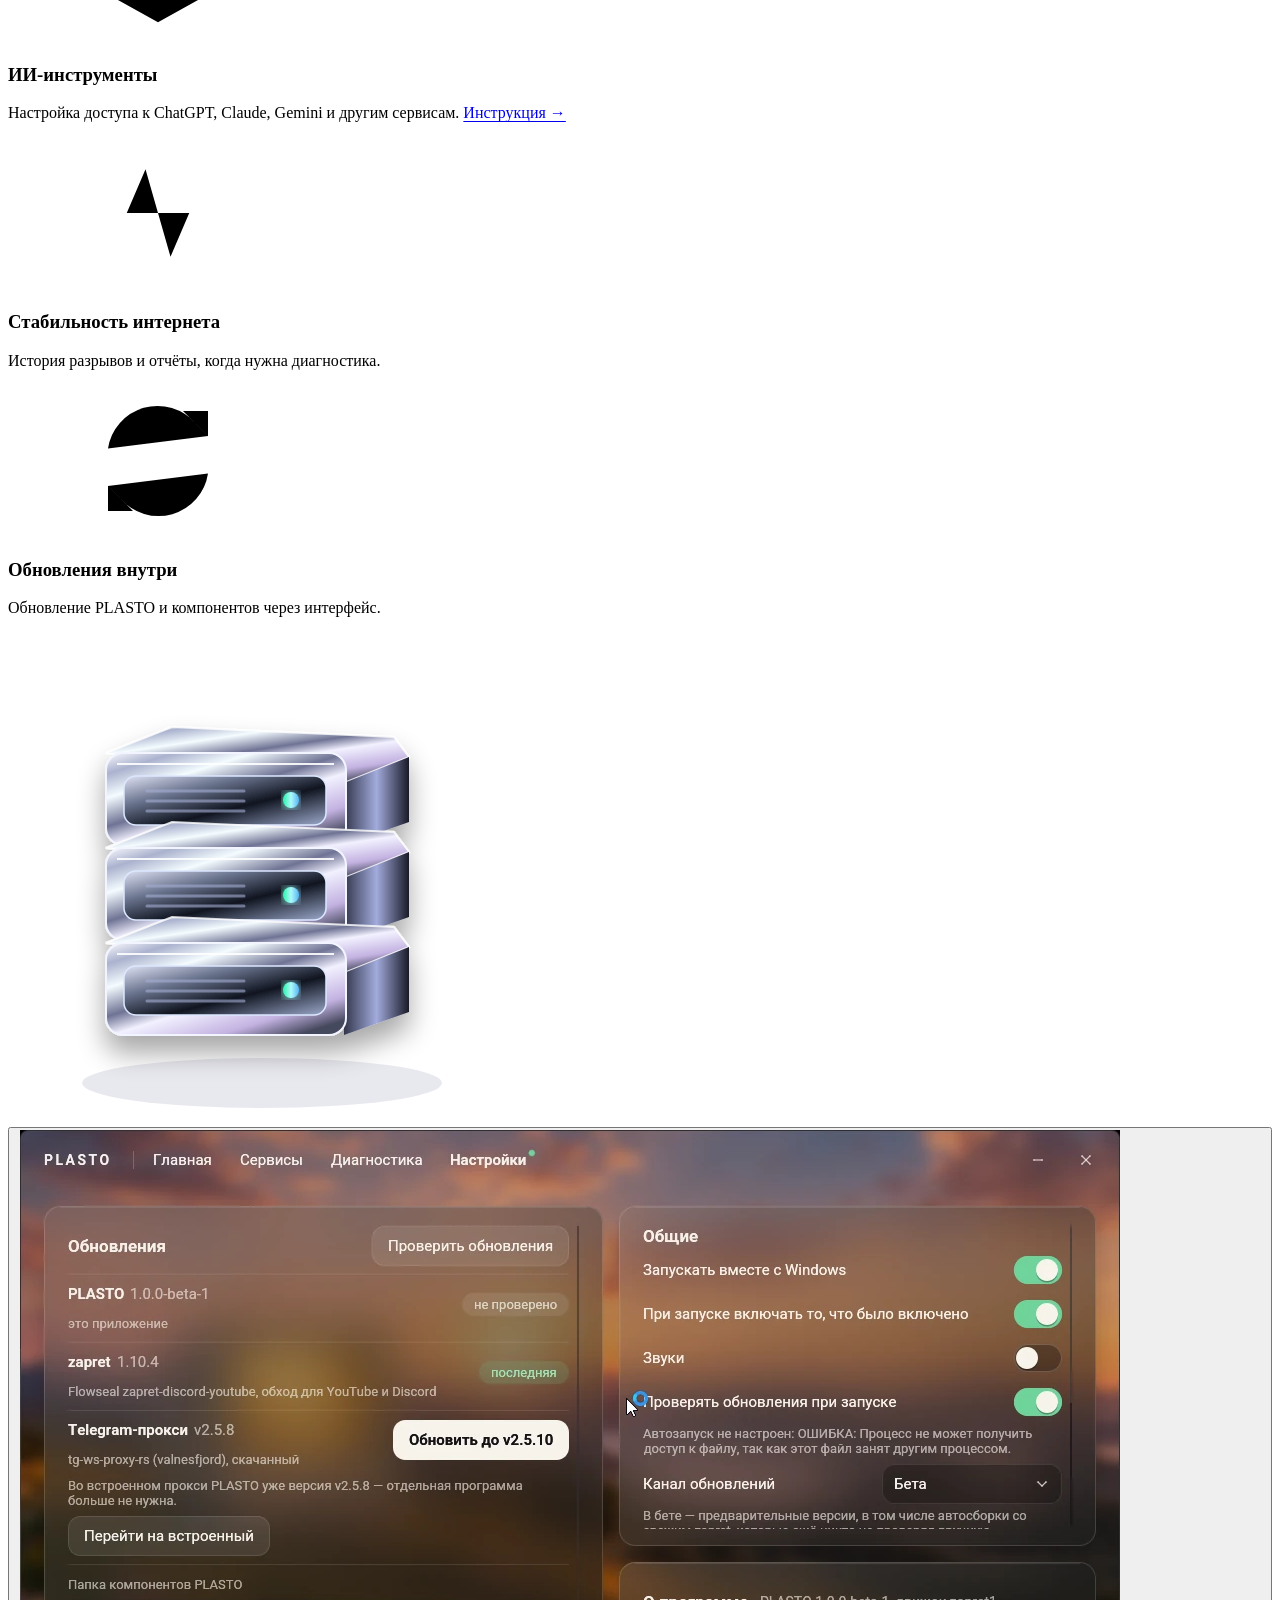
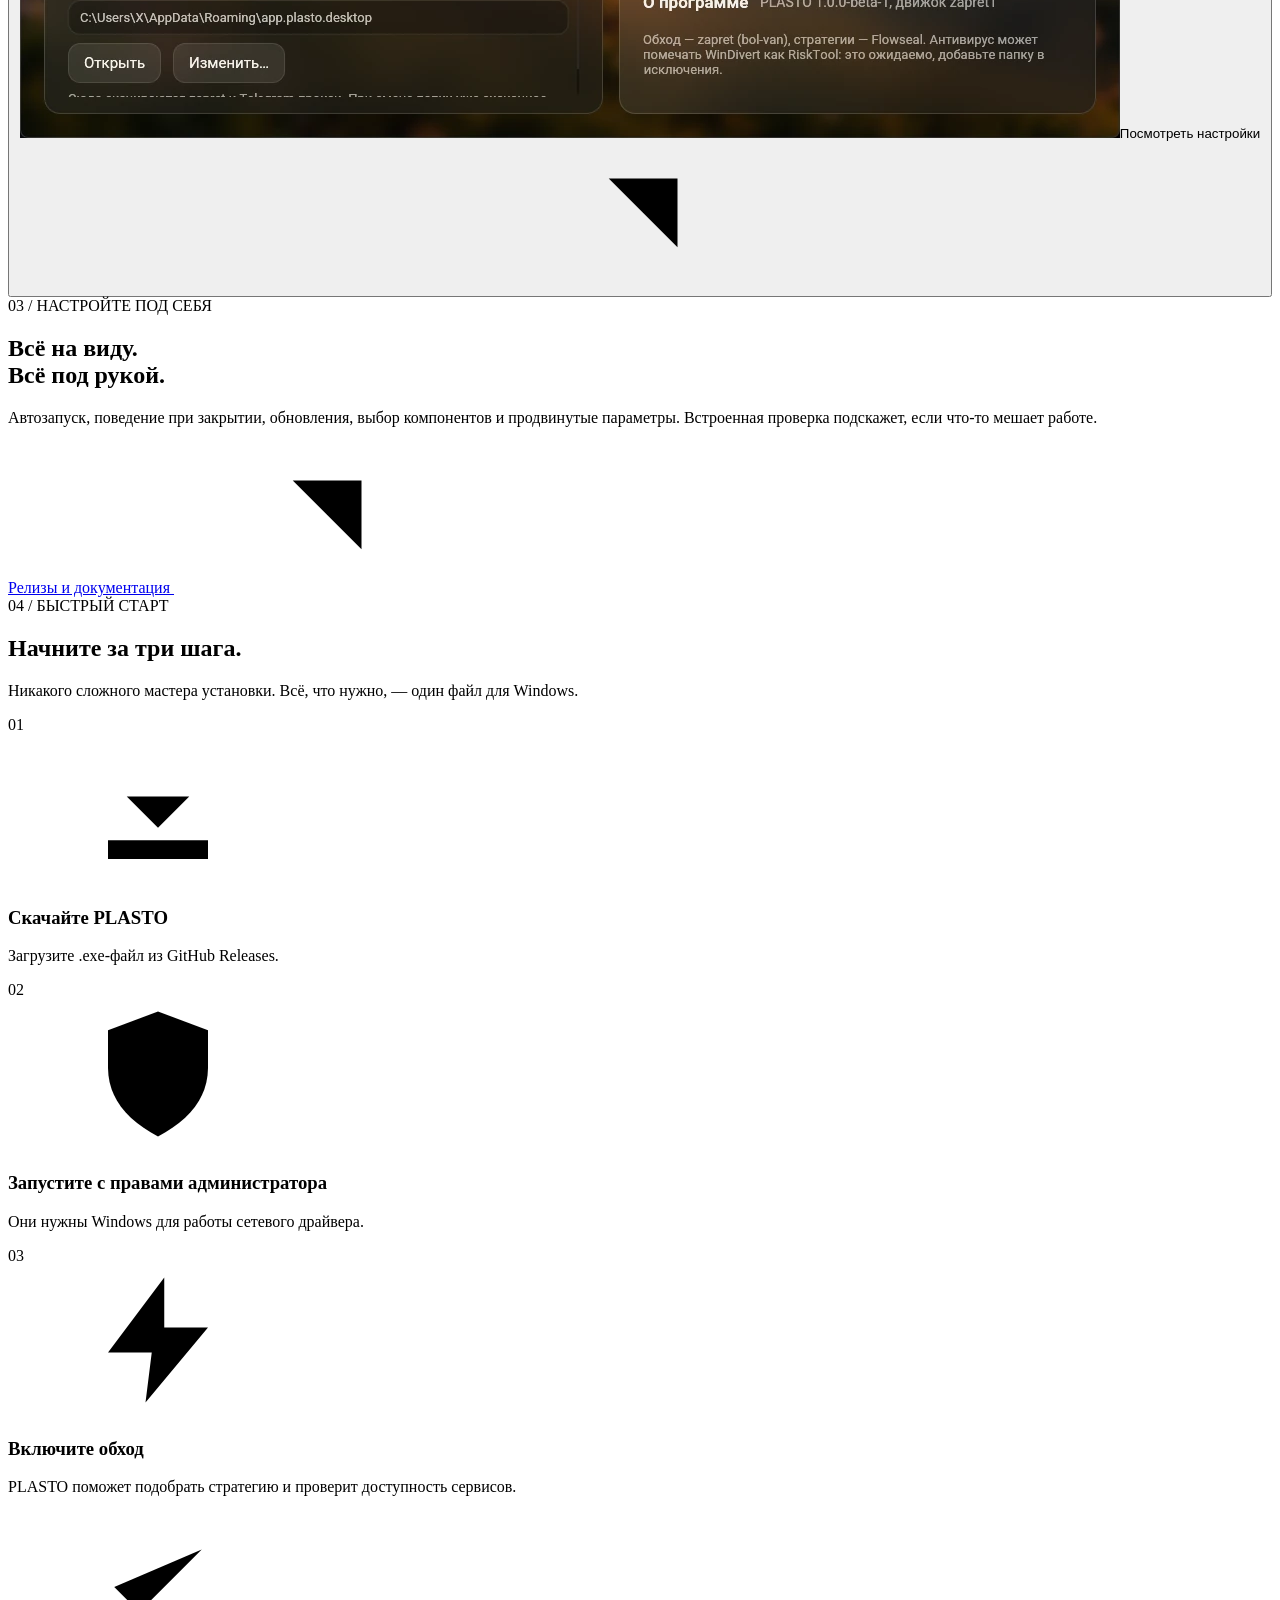
==== commit ed6f831e: "Add AI services setup guide" ====
--- a/docs/index.html
+++ b/docs/index.html
@@ -98,7 +98,7 @@
 
     <section class="diagnostics" id="diagnostics"><div class="shell"><div class="diagnostics-intro"><div><span class="section-index">02 / ДИАГНОСТИКА</span><h2 data-reveal>Когда интернет барахлит,<br><span class="muted">нужны факты.</span></h2></div><p>Скорость, стабильность, драйверы, конфликтующие программы. PLASTO помогает определить вероятный участок проблемы: домашняя сеть, провайдер или внешнее соединение.</p></div><div class="diag-layout"><div class="diag-large" data-reveal><span class="diag-badge"><svg><use href="#i-activity"/></svg> Скорость и отклик</span><button class="shot-button" data-shot="speed" aria-label="Увеличить экран замера скорости"><span class="app-window"><img src="assets/speed.webp" alt="Замер скорости PLASTO: серверы в России и за рубежом, задержка, загрузка и отдача" width="1100" height="608" loading="lazy"></span><span class="zoom-hint">Открыть скриншот <svg><use href="#i-arrowup"/></svg></span></button></div><div class="diag-side" data-reveal><div class="signal-demo" aria-label="Иллюстрация мониторинга связи"><div class="signal-top"><span><i class="signal-live"></i> МОНИТОРИНГ СВЯЗИ</span><span>LIVE</span></div><svg viewBox="0 0 440 140" preserveAspectRatio="none" aria-hidden="true"><defs><linearGradient id="chartFill" x1="0" y1="0" x2="0" y2="1"><stop offset="0" stop-color="#62dfad" stop-opacity=".27"/><stop offset="1" stop-color="#62dfad" stop-opacity="0"/></linearGradient></defs><path d="M0 104 30 90 62 95 93 67 123 77 155 46 190 62 219 37 253 50 285 22 318 35 347 19 381 26 411 8 440 17 V140 H0Z" fill="url(#chartFill)"/><path d="M0 104 30 90 62 95 93 67 123 77 155 46 190 62 219 37 253 50 285 22 318 35 347 19 381 26 411 8 440 17" fill="none" stroke="#55cd9e" stroke-width="3.5" stroke-linejoin="round" stroke-linecap="round"/></svg><div class="signal-stats"><span>Непрерывная проверка</span><strong>1 раз/сек</strong></div></div><div class="diag-side-copy"><span class="overline">ПОСТОЯННЫЙ КОНТРОЛЬ</span><h3>Знайте, где<br>пропала связь.</h3><p>Мониторинг разрывов, графики за разные периоды и HTML-отчёт для провайдера.</p></div></div></div><div class="diag-bottom"><div><svg><use href="#i-shield"/></svg><span>Проверка WinDivert и конфликтов</span></div><div><svg><use href="#i-magic"/></svg><span>Автоподбор стратегии</span></div><div><svg><use href="#i-sliders"/></svg><span>Настройки и журнал событий</span></div></div></div></section>
 
-    <section class="dark-band shell" aria-labelledby="dark-title"><div class="dark-inner"><div class="dark-band-top"><span class="eyebrow eyebrow-light">НЕ ТОЛЬКО ОБХОД</span><span class="dark-symbol">✳</span></div><div class="dark-band-title"><h2 id="dark-title">Много возможностей.<br><span>Никакого лишнего шума.</span></h2><p>Умные инструменты — внутри. Простое управление — снаружи.</p></div><div class="dark-grid"><div class="dark-cell"><span class="dark-cell-icon"><svg><use href="#i-shield"/></svg></span><h3>Без общего VPN-туннеля</h3><p>Локальный DPI-обход для поддерживаемых сайтов.</p></div><div class="dark-cell"><span class="dark-cell-icon"><svg><use href="#i-magic"/></svg></span><h3>Подбор стратегии</h3><p>Проверка рабочих способов обхода с сохранением результата.</p></div><div class="dark-cell"><span class="dark-cell-icon"><svg><use href="#i-globe"/></svg></span><h3>DNS на выбор</h3><p>Готовые серверы, ручные адреса и возврат исходных настроек.</p></div><div class="dark-cell"><span class="dark-cell-icon"><svg><use href="#i-layers"/></svg></span><h3>ИИ-инструменты</h3><p>Настройка доступа к ChatGPT, Claude, Gemini и другим сервисам.</p></div><div class="dark-cell"><span class="dark-cell-icon"><svg><use href="#i-activity"/></svg></span><h3>Стабильность интернета</h3><p>История разрывов и отчёты, когда нужна диагностика.</p></div><div class="dark-cell"><span class="dark-cell-icon"><svg><use href="#i-refresh"/></svg></span><h3>Обновления внутри</h3><p>Обновление PLASTO и компонентов через интерфейс.</p></div></div><img class="dark-servers" src="assets/chrome-servers.svg" alt="" aria-hidden="true" loading="lazy"></div></section>
+    <section class="dark-band shell" aria-labelledby="dark-title"><div class="dark-inner"><div class="dark-band-top"><span class="eyebrow eyebrow-light">НЕ ТОЛЬКО ОБХОД</span><span class="dark-symbol">✳</span></div><div class="dark-band-title"><h2 id="dark-title">Много возможностей.<br><span>Никакого лишнего шума.</span></h2><p>Умные инструменты — внутри. Простое управление — снаружи.</p></div><div class="dark-grid"><div class="dark-cell"><span class="dark-cell-icon"><svg><use href="#i-shield"/></svg></span><h3>Без общего VPN-туннеля</h3><p>Локальный DPI-обход для поддерживаемых сайтов.</p></div><div class="dark-cell"><span class="dark-cell-icon"><svg><use href="#i-magic"/></svg></span><h3>Подбор стратегии</h3><p>Проверка рабочих способов обхода с сохранением результата.</p></div><div class="dark-cell"><span class="dark-cell-icon"><svg><use href="#i-globe"/></svg></span><h3>DNS на выбор</h3><p>Готовые серверы, ручные адреса и возврат исходных настроек.</p></div><div class="dark-cell"><span class="dark-cell-icon"><svg><use href="#i-layers"/></svg></span><h3>ИИ-инструменты</h3><p>Настройка доступа к ChatGPT, Claude, Gemini и другим сервисам. <a href="ai-services.html" style="text-decoration:underline;text-underline-offset:3px">Инструкция →</a></p></div><div class="dark-cell"><span class="dark-cell-icon"><svg><use href="#i-activity"/></svg></span><h3>Стабильность интернета</h3><p>История разрывов и отчёты, когда нужна диагностика.</p></div><div class="dark-cell"><span class="dark-cell-icon"><svg><use href="#i-refresh"/></svg></span><h3>Обновления внутри</h3><p>Обновление PLASTO и компонентов через интерфейс.</p></div></div><img class="dark-servers" src="assets/chrome-servers.svg" alt="" aria-hidden="true" loading="lazy"></div></section>
 
     <section class="settings-section shell"><div class="settings-visual" data-reveal><div class="settings-ambient"></div><button class="shot-button" data-shot="settings" aria-label="Увеличить экран настроек"><span class="app-window"><img src="assets/settings.webp" alt="Настройки PLASTO: обновления компонентов и автозапуск в Windows" width="1100" height="608" loading="lazy"></span><span class="zoom-hint">Посмотреть настройки <svg><use href="#i-arrowup"/></svg></span></button></div><div class="settings-copy" data-reveal><span class="section-index">03 / НАСТРОЙТЕ ПОД СЕБЯ</span><h2>Всё на виду.<br><span class="muted">Всё под рукой.</span></h2><p>Автозапуск, поведение при закрытии, обновления, выбор компонентов и продвинутые параметры. Встроенная проверка подскажет, если что-то мешает работе.</p><a class="inline-link" href="https://github.com/plastoorg/PLASTO" target="_blank" rel="noopener noreferrer">Релизы и документация <svg><use href="#i-arrowup"/></svg></a></div></section>
 
@@ -108,7 +108,7 @@
 
     <section class="final-cta shell"><div class="cta-surface"><div class="cta-orbit" aria-hidden="true"></div><div class="cta-content"><span class="eyebrow">PLASTO / WINDOWS</span><h2>Интернет должен<br><span class="accent-serif">работать.</span></h2><p>Скачайте бесплатное приложение для Windows. Всё самое важное — в одном окне.</p><div class="cta-actions"><a class="btn btn-dark btn-large" href="https://github.com/plastoorg/PLASTO/releases" target="_blank" rel="noopener noreferrer"><svg><use href="#i-windows"/></svg> Скачать бесплатно <span class="btn-circle"><svg><use href="#i-arrow"/></svg></span></a><a class="btn btn-glass btn-large" href="https://github.com/plastoorg/PLASTO" target="_blank" rel="noopener noreferrer"><svg><use href="#i-github"/></svg> Открыть GitHub</a></div></div><div class="cta-emblem" aria-hidden="true"><div class="emblem-ring"><div class="emblem-core">P<span>.</span></div></div></div></div></section>
   </main>
-  <footer class="footer shell"><div class="footer-first"><a href="#top" class="wordmark"><span class="brand-mark">P<span class="brand-dot"></span></span><span>PLASTO<span class="wordmark-period">.</span></span></a><p>Бесплатный инструмент для свободного доступа и диагностики сети на Windows.</p></div><div class="footer-links"><div><span>ПРОЕКТ</span><a href="help.html">Помощь и антивирус</a><a href="https://github.com/plastoorg/PLASTO" target="_blank" rel="noopener noreferrer">GitHub</a><a href="https://github.com/plastoorg/PLASTO/releases" target="_blank" rel="noopener noreferrer">Все релизы</a><a href="https://github.com/plastoorg/PLASTO/issues" target="_blank" rel="noopener noreferrer">Сообщить о проблеме</a></div><div><span>ОСНОВА</span><a href="https://github.com/bol-van/zapret" target="_blank" rel="noopener noreferrer">zapret / bol-van</a><a href="https://github.com/Flowseal/zapret-discord-youtube" target="_blank" rel="noopener noreferrer">Flowseal</a><a href="https://github.com/valnesfjord/tg-ws-proxy-rs" target="_blank" rel="noopener noreferrer">tg-ws-proxy-rs</a></div></div><div class="footer-bottom"><span>© 2026 PLASTO · Приложение для Windows</span><a href="#top">Наверх ↑</a></div></footer>
+  <footer class="footer shell"><div class="footer-first"><a href="#top" class="wordmark"><span class="brand-mark">P<span class="brand-dot"></span></span><span>PLASTO<span class="wordmark-period">.</span></span></a><p>Бесплатный инструмент для свободного доступа и диагностики сети на Windows.</p></div><div class="footer-links"><div><span>ПРОЕКТ</span><a href="ai-services.html">Настройка ИИ-сервисов</a><a href="help.html">Помощь и антивирус</a><a href="https://github.com/plastoorg/PLASTO" target="_blank" rel="noopener noreferrer">GitHub</a><a href="https://github.com/plastoorg/PLASTO/releases" target="_blank" rel="noopener noreferrer">Все релизы</a><a href="https://github.com/plastoorg/PLASTO/issues" target="_blank" rel="noopener noreferrer">Сообщить о проблеме</a></div><div><span>ОСНОВА</span><a href="https://github.com/bol-van/zapret" target="_blank" rel="noopener noreferrer">zapret / bol-van</a><a href="https://github.com/Flowseal/zapret-discord-youtube" target="_blank" rel="noopener noreferrer">Flowseal</a><a href="https://github.com/valnesfjord/tg-ws-proxy-rs" target="_blank" rel="noopener noreferrer">tg-ws-proxy-rs</a></div></div><div class="footer-bottom"><span>© 2026 PLASTO · Приложение для Windows</span><a href="#top">Наверх ↑</a></div></footer>
   <dialog class="lightbox" id="lightbox" aria-label="Скриншот приложения PLASTO"><button class="lightbox-close" id="lightbox-close" aria-label="Закрыть"><svg><use href="#i-close"/></svg></button><button class="lightbox-prev" id="lightbox-prev" aria-label="Предыдущий скриншот">‹</button><figure><img id="lightbox-image" alt=""><figcaption id="lightbox-caption"></figcaption></figure><button class="lightbox-next" id="lightbox-next" aria-label="Следующий скриншот">›</button></dialog>
   <script src="js/main.js" defer></script>
 </body>
